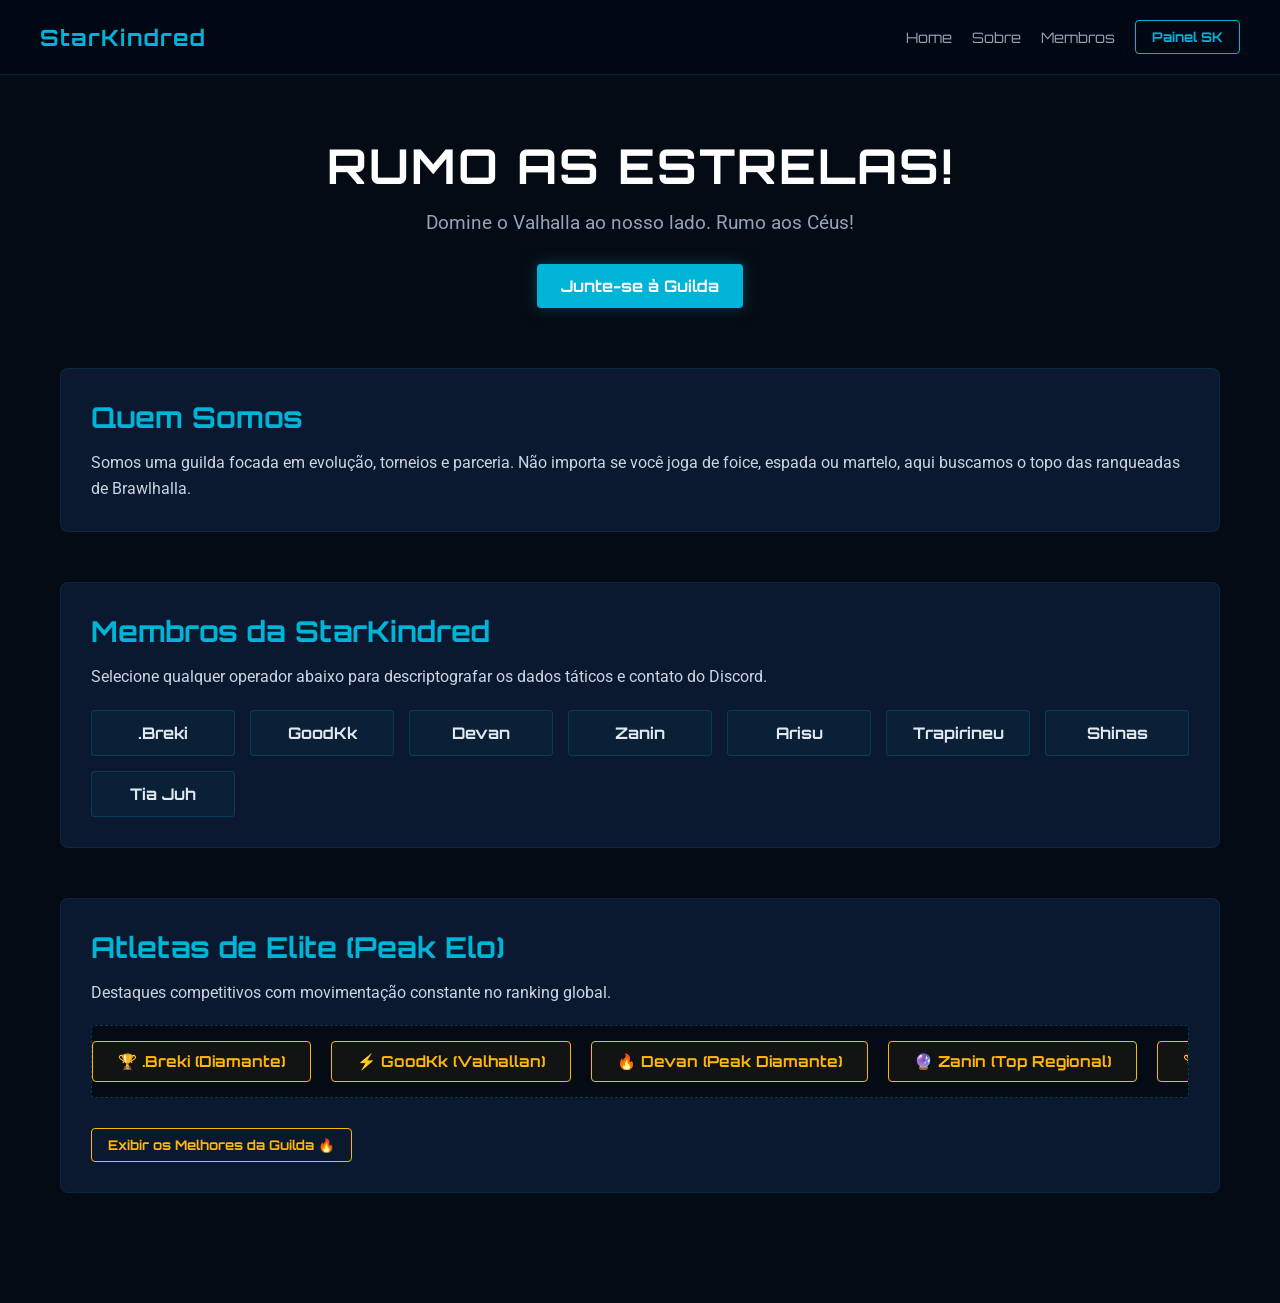
==== index.html @ aa57289d "Add files via upload" ====
<!DOCTYPE html>
<html lang="pt-BR">
<head>
    <meta charset="UTF-8">
    <meta name="viewport" content="width=device-width, initial-scale=1.0">
    <title>StarKindred | Guilda Oficial</title>
    <link rel="stylesheet" href="style.css">
    <link href="https://fonts.googleapis.com/css2?family=Orbitron:wght@400;700&family=Roboto:wght@300;400;700&display=swap" rel="stylesheet">
    <style>
        /* ==========================================================================
           ESTILOS EXCLUSIVOS DOS MEBROS INTERATIVOS E LOOP
           ========================================================================== */
        
        /* Modificação na lista para torná-los botões clicáveis */
        .lista-membros-clicavel {
            display: grid;
            grid-template-columns: repeat(auto-fill, minmax(140px, 1fr));
            gap: 15px;
            margin-top: 20px;
            list-style: none;
        }

        .lista-membros-clicavel li {
            background: rgba(0, 180, 216, 0.05);
            border: 1px solid rgba(0, 180, 216, 0.2);
            padding: 12px;
            border-radius: 4px;
            text-align: center;
            font-weight: bold;
            font-family: 'Orbitron', sans-serif;
            color: #e2e8f0;
            cursor: pointer;
            transition: all 0.2s ease;
        }

        .lista-membros-clicavel li:hover {
            border-color: #00b4d8;
            background: rgba(0, 180, 216, 0.15);
            transform: translateY(-2px);
            box-shadow: 0 0 10px rgba(0, 180, 216, 0.2);
        }

        /* Card de detalhes que surge ao clicar */
        .painel-detalhes-membro {
            margin-top: 25px;
            background: #0a192f;
            border: 1px solid #00b4d8;
            border-left: 4px solid #00b4d8;
            border-radius: 6px;
            padding: 20px;
            display: none; /* Inicia escondido */
            animation: abrirPainel 0.3s ease-out forwards;
            text-align: left;
        }

        @keyframes abrirPainel {
            from { opacity: 0; transform: translateY(5px); }
            to { opacity: 1; transform: translateY(0); }
        }

        .info-linha-publica {
            margin-bottom: 8px;
            font-size: 0.95rem;
            color: #94a3b8;
        }

        .info-linha-publica strong {
            color: #00b4d8;
            font-family: 'Orbitron', sans-serif;
            font-size: 0.8rem;
            letter-spacing: 0.5px;
        }

        /* Estilos do Loop Infinito de Peak Elo */
        .carrossel-container {
            width: 100%;
            overflow: hidden;
            background: #050b14;
            border: 1px dashed rgba(0, 180, 216, 0.3);
            border-radius: 4px;
            padding: 15px 0;
            margin-top: 20px;
        }

        .esteira-loop {
            display: flex;
            gap: 20px;
            width: max-content;
            animation: moverEsteira 15s linear infinite;
        }

        .carrossel-container:hover .esteira-loop {
            animation-play-state: paused;
        }

        .item-elite {
            background: rgba(255, 183, 3, 0.05);
            border: 1px solid #ffb703;
            color: #ffb703;
            padding: 10px 25px;
            border-radius: 4px;
            font-family: 'Orbitron', sans-serif;
            font-weight: bold;
            font-size: 0.95rem;
            white-space: nowrap;
        }

        @keyframes moverEsteira {
            0% { transform: translateX(0); }
            100% { transform: translateX(-50%); }
        }

        .painel-melhores {
            margin-top: 20px;
            background: rgba(255, 183, 3, 0.03);
            border: 1px solid rgba(255, 183, 3, 0.3);
            border-radius: 6px;
            padding: 20px;
            display: none;
        }
    </style>
</head>
<body>

    <!-- Menu de Navegação Superior -->
    <nav>
        <div class="logo">StarKindred</div>
        <ul>
            <li><a href="#home">Home</a></li>
            <li><a href="#sobre">Sobre</a></li>
            <li><a href="#membros">Membros</a></li>
            <li><button class="btn-painel-sk" onclick="window.location.href='login.html'">Painel SK</button></li>
        </ul>
    </nav>

    <!-- Container de Conteúdo Principal -->
    <div class="container-landing" id="home">
        
        <!-- Seção Hero -->
        <div class="hero-section">
            <h1>RUMO AS ESTRELAS!</h1>
            <p>Domine o Valhalla ao nosso lado. Rumo aos Céus!</p>
            <a href="#recrutamento" class="btn-landing-primario">Junte-se à Guilda</a>
        </div>

        <!-- Seção: Quem Somos -->
        <div class="secao-landing" id="sobre">
            <h2>Quem Somos</h2>
            <p>Somos uma guilda focada em evolução, torneios e parceria. Não importa se você joga de foice, espada ou martelo, aqui buscamos o topo das ranqueadas de Brawlhalla.</p>
        </div>

        <!-- Seção: Membros da Guilda (APENAS NOMES, CLICÁVEIS) -->
        <div class="secao-landing" id="membros">
            <h2>Membros da StarKindred</h2>
            <p>Selecione qualquer operador abaixo para descriptografar os dados táticos e contato do Discord.</p>
            
            <ul class="lista-membros-clicavel">
                <li onclick="mostrarFicha('Breki')">.Breki</li>
                <li onclick="mostrarFicha('GoodKk')">GoodKk</li>
                <li onclick="mostrarFicha('Devan')">Devan</li>
                <li onclick="mostrarFicha('Zanin')">Zanin</li>
                <li onclick="mostrarFicha('Arisu')">Arisu</li>
                <li onclick="mostrarFicha('Trapirineu')">Trapirineu</li>
                <li onclick="mostrarFicha('Shinas')">Shinas</li>
                <li onclick="mostrarFicha('TiaJuh')">Tia Juh</li>
            </ul>

            <!-- PAINEL DINÂMICO DE DETALHES (Aparece aqui embaixo ao clicar) -->
            <div class="painel-detalhes-membro" id="painel-membro">
                <h3 id="membro-nome" style="font-family: 'Orbitron'; color: #00b4d8; font-size: 1.4rem; margin-bottom: 15px;">Nome do Operador</h3>
                <div class="info-linha-publica"><strong>PEAK ELO:</strong> <span id="membro-elo" style="color: #fff;">-</span></div>
                <div class="info-linha-publica"><strong>MAIN AGENT / ARMA:</strong> <span id="membro-main" style="color: #fff;">-</span></div>
                
                <div style="margin-top: 15px; border-top: 1px solid rgba(0, 180, 216, 0.1); padding-top: 15px;">
                    <a id="membro-discord" href="#" target="_blank" class="btn-painel-sk" style="display: inline-block; padding: 8px 20px;">
                        💬 Chamar no Discord
                    </a>
                </div>
            </div>
        </div>

        <!-- Seção: Atletas de Elite (COM LOOP E BOTÃO) -->
        <div class="secao-landing">
            <h2>Atletas de Elite (Peak Elo)</h2>
            <p>Destaques competitivos com movimentação constante no ranking global.</p>
            
            <div class="carrossel-container">
                <div class="esteira-loop">
                    <div class="item-elite">🏆 .Breki (Diamante)</div>
                    <div class="item-elite">⚡ GoodKk (Valhallan)</div>
                    <div class="item-elite">🔥 Devan (Peak Diamante)</div>
                    <div class="item-elite">🔮 Zanin (Top Regional)</div>
                    <!-- Duplicados para o loop -->
                    <div class="item-elite">🏆 .Breki (Diamante)</div>
                    <div class="item-elite">⚡ GoodKk (Valhallan)</div>
                    <div class="item-elite">🔥 Devan (Peak Diamante)</div>
                    <div class="item-elite">🔮 Zanin (Top Regional)</div>
                </div>
            </div>

            <!-- Botão Interativo para Revelar os Melhores -->
            <div style="margin-top: 30px; text-align: left;">
                <button class="btn-painel-sk" id="btn-toggle-melhores" style="border-color: #ffb703; color: #ffb703;">
                    Exibir os Melhores da Guilda 🔥
                </button>
            </div>

            <!-- Painel de Honra -->
            <div class="painel-melhores" id="mural-melhores">
                <h3 style="font-family: 'Orbitron'; color: #ffb703; font-size: 1.1rem; margin-bottom: 10px;">📋 Registro de Honra</h3>
                <p style="font-size: 0.9rem; color: #94a3b8; margin-bottom: 15px;">Operadores com recordes excepcionais nesta temporada:</p>
                <ul style="list-style-type: '📂 '; padding-left: 20px; color: #fff; line-height: 1.8;">
                    <li><strong>.Breki</strong> - MVP do Torneio Interno de Verão</li>
                    <li><strong>GoodKk</strong> - Maior sequência de vitórias (Win Streak: 18)</li>
                </ul>
            </div>
        </div>

    </div>

    <!-- LÓGICA INTERATIVA INTERNA -->
    <script>
        // Banco de dados dos perfis (Altere os dados e os links do Discord aqui)
        const dadosMembros = {
            "Breki": { elo: "Diamante (2100+)", main: "Mordex / Manopla e Foice", discord: "https://discord.com/users/SEU_ID_AQUI" },
            "GoodKk": { elo: "Valhallan", main: "Bodvar / Espada e Martelo", discord: "https://discord.com/users/SEU_ID_AQUI" },
            "Devan": { elo: "Diamante", main: "Asuri / Katars e Espada", discord: "https://discord.com/users/SEU_ID_AQUI" },
            "Zanin": { elo: "Platina 4", main: "Orion / Lança e Lança Foguete", discord: "https://discord.com/users/SEU_ID_AQUI" },
            "Arisu": { elo: "Platina 2", main: "Hattori / Lança e Espada", discord: "https://discord.com/users/SEU_ID_AQUI" },
            "Trapirineu": { elo: "Ouro 5", main: "Koji / Arco e Espada", discord: "https://discord.com/users/SEU_ID_AQUI" },
            "Shinas": { elo: "Platina 1", main: "Nix / Pistola e Foice", discord: "https://discord.com/users/SEU_ID_AQUI" },
            "TiaJuh": { elo: "Ouro 4", main: "Ember / Arco e Katars", discord: "https://discord.com/users/SEU_ID_AQUI" }
        };

        // Função para injetar os dados no painel inferior ao clicar
        function mostrarFicha(idMembro) {
            const painel = document.getElementById("painel-membro");
            const dados = dadosMembros[idMembro];

            if(dados) {
                document.getElementById("membro-nome").textContent = idMembro === "TiaJuh" ? "Tia Juh" : idMembro;
                document.getElementById("membro-elo").textContent = dados.elo;
                document.getElementById("membro-main").textContent = dados.main;
                document.getElementById("membro-discord").href = dados.discord;
                
                painel.style.display = "block";
                
                // Rola a tela suavemente até o painel para o usuário ver
                painel.scrollIntoView({ behavior: 'smooth', block: 'nearest' });
            }
        }

        // Lógica do botão de alternância dos Melhores da Guilda
        const btn = document.getElementById("btn-toggle-melhores");
        const mural = document.getElementById("mural-melhores");

        btn.addEventListener("click", function() {
            if (mural.style.display === "block") {
                mural.style.display = "none";
                btn.textContent = "Exibir os Melhores da Guilda 🔥";
                btn.style.background = "transparent";
                btn.style.color = "#ffb703";
            } else {
                mural.style.display = "block";
                btn.textContent = "Ocultar Melhores ❌";
                btn.style.background = "#ffb703";
                btn.style.color = "#050b14";
            }
        });
    </script>
</body>
</html>
---- style.css ----
/* ==========================================================================
   CONFIGURAÇÕES GERAIS E RESETS (Serve para Ambos)
   ========================================================================== */
* {
    margin: 0;
    padding: 0;
    box-sizing: border-box;
}

body {
    background: #050b14;
    color: #ffffff;
    font-family: 'Roboto', sans-serif;
    min-height: 100vh;
    overflow-x: hidden;
}

a {
    color: #00b4d8;
    text-decoration: none;
    transition: color 0.2s;
}

a:hover {
    color: #0077b6;
}

/* ==========================================================================
   ESTILOS DA LANDING PAGE (PRIMEIRO SITE / PÁGINA PÚBLICA)
   ========================================================================== */

/* Menu de Navegação Superior */
nav {
    display: flex;
    justify-content: space-between;
    align-items: center;
    padding: 20px 40px;
    background: #020813;
    border-bottom: 1px solid rgba(0, 180, 216, 0.15);
}

nav .logo {
    font-family: 'Orbitron', sans-serif;
    font-weight: bold;
    color: #00b4d8;
    font-size: 1.4rem;
    letter-spacing: 1px;
}

nav ul {
    display: flex;
    list-style: none;
    gap: 20px;
    align-items: center;
}

nav ul li a {
    font-family: 'Orbitron', sans-serif;
    font-size: 0.9rem;
    color: #94a3b8;
}

nav ul li a:hover {
    color: #ffffff;
}

/* Container de Conteúdo da Landing Page */
.container-landing {
    max-width: 1200px;
    margin: 0 auto;
    padding: 60px 20px;
}

.hero-section {
    text-align: center;
    margin-bottom: 60px;
}

.hero-section h1 {
    font-family: 'Orbitron', sans-serif;
    font-size: 3rem;
    color: #ffffff;
    margin-bottom: 15px;
    letter-spacing: 2px;
}

.hero-section p {
    color: #94a3b8;
    font-size: 1.2rem;
    margin-bottom: 30px;
}

/* Seções de Texto e Títulos */
.secao-landing {
    margin-bottom: 50px;
    background: #0a192f;
    border: 1px solid rgba(0, 180, 216, 0.1);
    border-radius: 8px;
    padding: 30px;
}

.secao-landing h2 {
    font-family: 'Orbitron', sans-serif;
    color: #00b4d8;
    margin-bottom: 15px;
    font-size: 1.8rem;
}

.secao-landing p {
    color: #cbd5e1;
    line-height: 1.6;
    font-size: 1rem;
}

/* Lista de Membros na Landing Page */
.lista-membros-publica {
    display: grid;
    grid-template-columns: repeat(auto-fill, minmax(150px, 1fr));
    gap: 15px;
    margin-top: 20px;
    list-style: none;
}

.lista-membros-publica li {
    background: #050b14;
    border: 1px solid rgba(0, 180, 216, 0.2);
    padding: 12px;
    border-radius: 4px;
    text-align: center;
    font-weight: bold;
    color: #e2e8f0;
}

/* Botões da Landing Page */
.btn-landing-primario {
    display: inline-block;
    background: #00b4d8;
    color: white;
    padding: 12px 24px;
    font-family: 'Orbitron', sans-serif;
    font-weight: bold;
    border-radius: 4px;
    box-shadow: 0 0 15px rgba(0, 180, 216, 0.3);
    transition: background 0.2s, transform 0.2s;
}

.btn-landing-primario:hover {
    background: #0077b6;
    color: white;
    transform: translateY(-2px);
}

.btn-painel-sk {
    background: transparent;
    border: 1px solid #00b4d8;
    color: #00b4d8;
    padding: 8px 16px;
    font-family: 'Orbitron', sans-serif;
    font-weight: bold;
    border-radius: 4px;
    cursor: pointer;
    transition: all 0.3s;
}

.btn-painel-sk:hover {
    background: #00b4d8;
    color: #050b14;
    box-shadow: 0 0 10px rgba(0, 180, 216, 0.4);
}


/* ==========================================================================
   ESTILOS DO PAINEL (QG INTERNO E ADMIN)
   ========================================================================== */
.painel-container {
    display: flex;
    min-height: 100vh;
    width: 100vw;
}

.sidebar {
    width: 260px;
    background: #020813;
    border-right: 1px solid rgba(0, 180, 216, 0.15);
    padding: 30px 20px;
    display: flex;
    flex-direction: column;
    justify-content: space-between;
    position: fixed;
    height: 100vh;
    z-index: 10;
}

.sidebar h3 {
    font-family: 'Orbitron', sans-serif;
    color: #00b4d8;
    font-size: 1.2rem;
    letter-spacing: 1px;
    margin-bottom: 35px;
    text-transform: uppercase;
    text-shadow: 0 0 10px rgba(0, 180, 216, 0.3);
}

.sidebar-menu ul {
    list-style: none;
    display: flex;
    flex-direction: column;
    gap: 8px;
}

.sidebar-menu ul li a {
    display: block;
    padding: 12px 15px;
    color: #94a3b8;
    font-family: 'Orbitron', sans-serif;
    font-size: 0.85rem;
    text-decoration: none;
    border-radius: 4px;
    cursor: pointer;
    transition: all 0.3s ease;
    border-left: 2px solid transparent;
}

.sidebar-menu ul li a:hover,
.sidebar-menu ul li a.active {
    color: #ffffff;
    background: rgba(0, 180, 216, 0.08);
    border-left-color: #00b4d8;
    padding-left: 20px;
}

.conteudo-principal {
    margin-left: 260px;
    flex-grow: 1;
    width: calc(100% - 260px);
    padding: 40px;
    box-sizing: border-box;
}

.topo-painel {
    display: flex;
    justify-content: space-between;
    align-items: center;
    border-bottom: 1px solid rgba(0, 180, 216, 0.1);
    padding-bottom: 25px;
    margin-bottom: 35px;
}

.perfil-usuario {
    display: flex;
    align-items: center;
    gap: 15px;
    background: rgba(10, 25, 47, 0.5);
    padding: 10px 20px;
    border-radius: 6px;
    border: 1px solid rgba(0, 180, 216, 0.1);
}

.perfil-avatar {
    width: 45px;
    height: 45px;
    border-radius: 50%;
    border: 2px solid #00b4d8;
    background-color: #050b14;
    background-size: cover;
    background-position: center;
    display: flex;
    align-items: center;
    justify-content: center;
    font-family: 'Orbitron', sans-serif;
    font-weight: bold;
    color: #00b4d8;
}

.aba-conteudo {
    display: none;
    animation: fadeIn 0.4s ease forwards;
}

.aba-conteudo.active {
    display: block;
}

@keyframes fadeIn {
    from { opacity: 0; transform: translateY(5px); }
    to { opacity: 1; transform: translateY(0); }
}

.input-sk, .select-sk, .textarea-sk {
    width: 100%;
    background: #050b14;
    border: 1px solid rgba(0, 180, 216, 0.2);
    border-radius: 4px;
    padding: 10px 12px;
    color: white;
    font-family: 'Roboto', sans-serif;
    font-size: 0.9rem;
    transition: all 0.3s;
    box-sizing: border-box;
    margin-bottom: 5px;
}

.input-sk:focus, .select-sk:focus, .textarea-sk:focus {
    outline: none;
    border-color: #00b4d8;
    box-shadow: 0 0 8px rgba(0, 180, 216, 0.25);
}

.select-sk option {
    background: #0a192f;
    color: white;
}

.btn-enviar-sk {
    background: #00b4d8;
    color: white;
    font-family: 'Orbitron', sans-serif;
    font-size: 0.85rem;
    font-weight: bold;
    padding: 12px;
    border: none;
    border-radius: 4px;
    cursor: pointer;
    transition: background 0.2s;
    width: 100%;
    text-transform: uppercase;
    letter-spacing: 1px;
}

.btn-enviar-sk:hover {
    background: #0077b6;
}

.btn-logout-painel {
    background: transparent;
    color: #ff4d4d;
    border: 1px solid rgba(255, 77, 77, 0.3);
    font-family: 'Orbitron', sans-serif;
    font-size: 0.8rem;
    font-weight: bold;
    padding: 10px;
    width: 100%;
    border-radius: 4px;
    cursor: pointer;
    transition: all 0.2s;
}

.btn-logout-painel:hover {
    background: #ff4d4d;
    color: white;
}

/* ==========================================================================
   RESPONSIVIDADE
   ========================================================================== */
@media (max-width: 900px) {
    .sidebar {
        width: 70px;
        padding: 20px 10px;
    }
    .sidebar h3, .sidebar-menu ul li a span, .btn-logout-painel {
        display: none;
    }
    .conteudo-principal {
        margin-left: 70px;
        width: calc(100% - 70px);
        padding: 20px;
    }
    .topo-painel {
        flex-direction: column;
        align-items: flex-start;
        gap: 20px;
    }
}
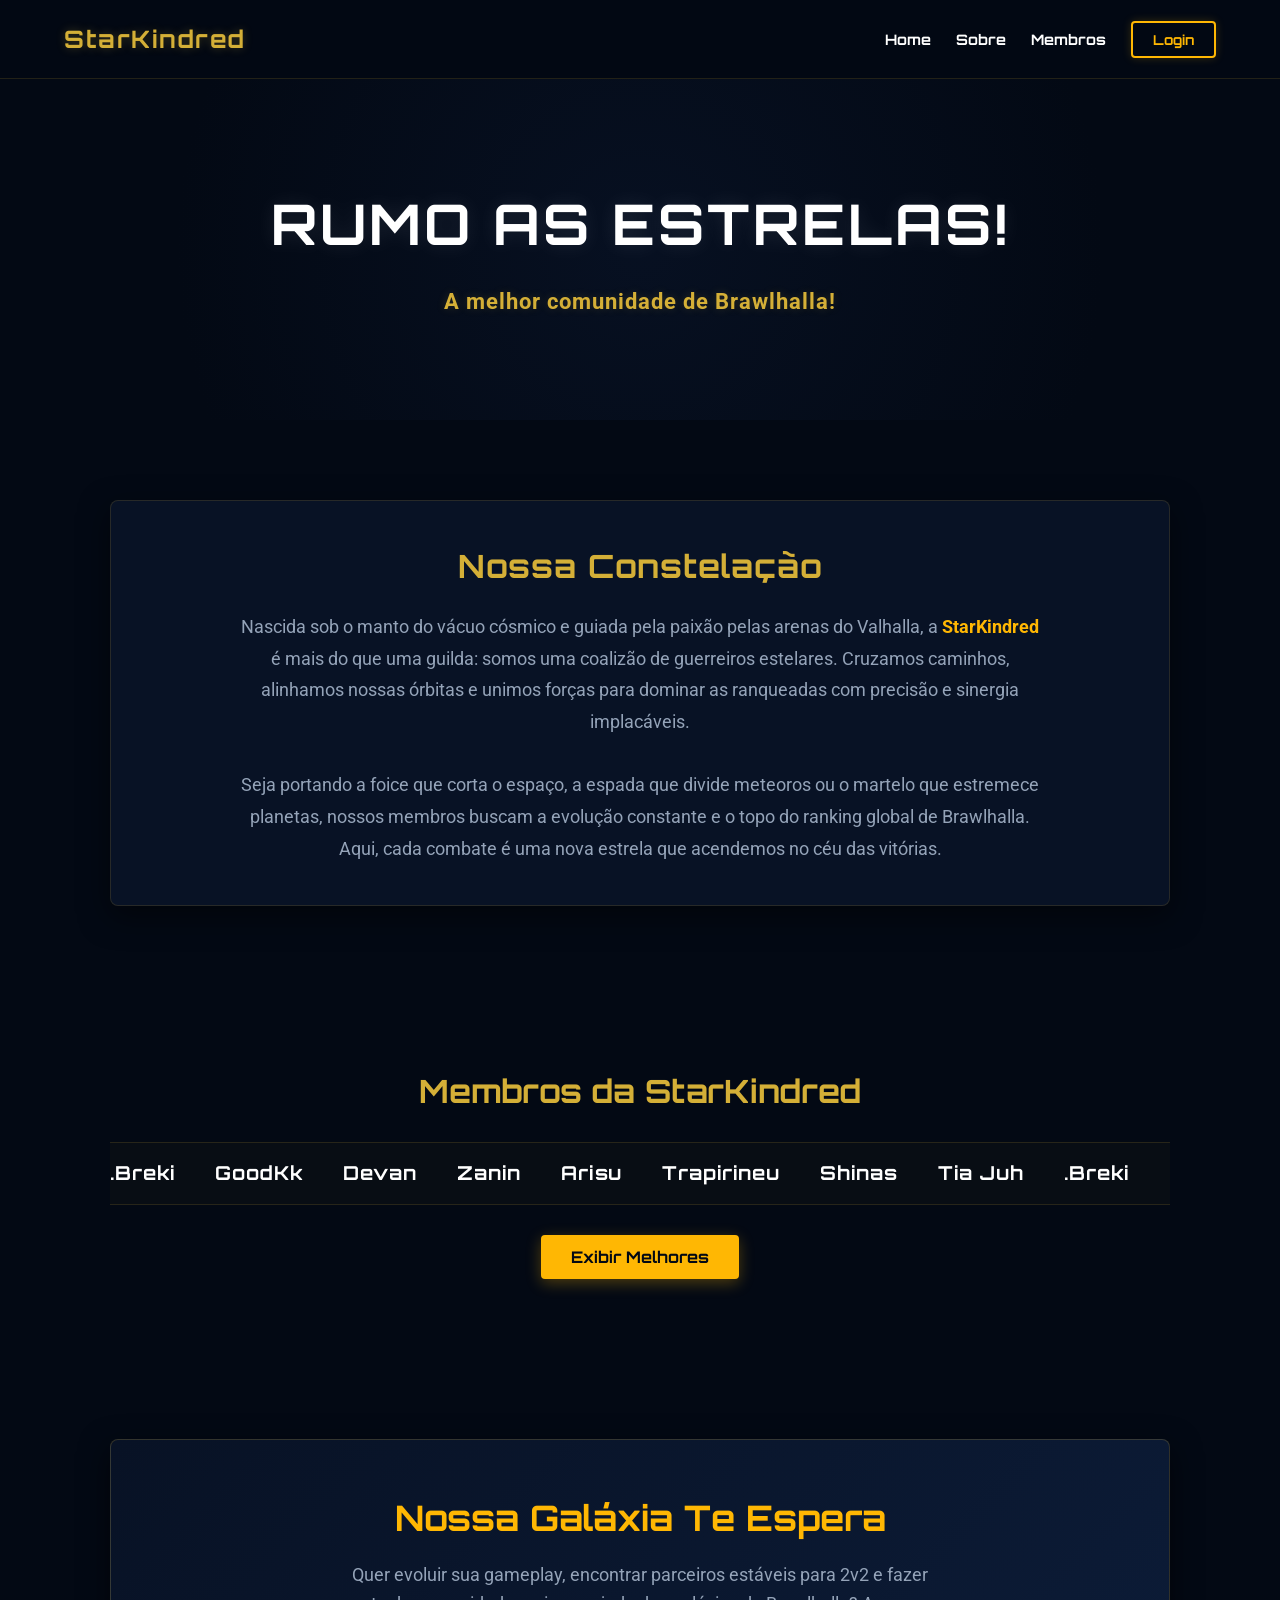
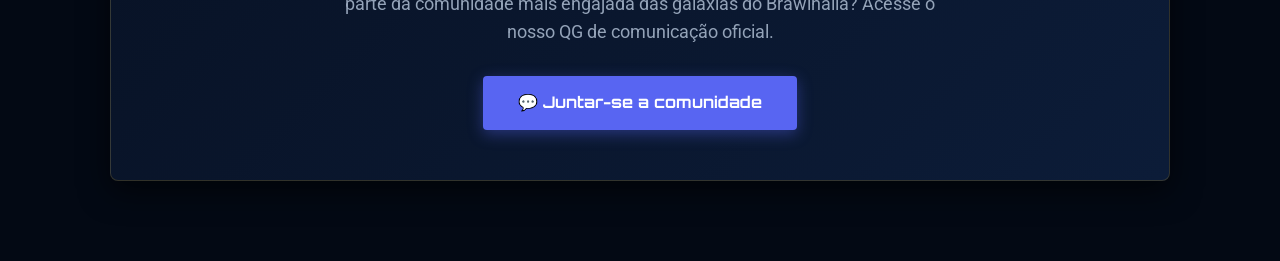
==== commit 0de36d34: "Add files via upload" ====
--- a/index.html
+++ b/index.html
@@ -3,268 +3,462 @@
 <head>
     <meta charset="UTF-8">
     <meta name="viewport" content="width=device-width, initial-scale=1.0">
-    <title>StarKindred | Guilda Oficial</title>
-    <link rel="stylesheet" href="style.css">
+    <title>StarKindred | Comunidade Estelar de Brawlhalla</title>
     <link href="https://fonts.googleapis.com/css2?family=Orbitron:wght@400;700&family=Roboto:wght@300;400;700&display=swap" rel="stylesheet">
     <style>
         /* ==========================================================================
-           ESTILOS EXCLUSIVOS DOS MEBROS INTERATIVOS E LOOP
-           ========================================================================== */
-        
-        /* Modificação na lista para torná-los botões clicáveis */
-        .lista-membros-clicavel {
-            display: grid;
-            grid-template-columns: repeat(auto-fill, minmax(140px, 1fr));
-            gap: 15px;
-            margin-top: 20px;
-            list-style: none;
-        }
-
-        .lista-membros-clicavel li {
-            background: rgba(0, 180, 216, 0.05);
-            border: 1px solid rgba(0, 180, 216, 0.2);
-            padding: 12px;
+           PALETA DE CORES TÁTICA (Azul Escuro, Amarelo e Dourado)
+           ========================================================================== */
+        :root {
+            --bg-principal: #030914;      /* Azul espacial profundo */
+            --bg-card: #081225;           /* Azul escuro para os blocos */
+            --amarelo: #ffb703;           /* Amarelo vibrante para destaques */
+            --dourado: #d4af37;           /* Dourado para patentes e conquistas */
+            --azul-brilho: #00b4d8;       /* Azul ciano para pequenos detalhes estelares */
+            --texto-claro: #ffffff;
+            --texto-mutado: #94a3b8;
+        }
+
+        /* ==========================================================================
+           ESTILOS GERAIS
+           ========================================================================== */
+        * {
+            margin: 0;
+            padding: 0;
+            box-sizing: border-box;
+        }
+
+        body {
+            background-color: var(--bg-principal);
+            color: var(--texto-claro);
+            font-family: 'Roboto', sans-serif;
+            line-height: 1.6;
+            overflow-x: hidden;
+        }
+
+        /* ==========================================================================
+           TOPO DA PÁGINA (NAVBAR)
+           ========================================================================== */
+        header {
+            display: flex;
+            justify-content: space-between;
+            align-items: center;
+            padding: 20px 5%;
+            background: rgba(3, 9, 20, 0.95);
+            border-bottom: 1px solid rgba(212, 175, 55, 0.15);
+            position: sticky;
+            top: 0;
+            z-index: 100;
+            backdrop-filter: blur(5px);
+        }
+
+        .logo {
+            font-family: 'Orbitron', sans-serif;
+            font-size: 1.5rem;
+            font-weight: bold;
+            color: var(--dourado);
+            letter-spacing: 1.5px;
+            text-shadow: 0 0 10px rgba(212, 175, 55, 0.3);
+        }
+
+        nav {
+            display: flex;
+            align-items: center;
+            gap: 25px;
+        }
+
+        nav a {
+            font-family: 'Orbitron', sans-serif;
+            color: var(--texto-claro);
+            text-decoration: none;
+            font-size: 0.9rem;
+            font-weight: bold;
+            transition: color 0.3s;
+        }
+
+        nav a:hover {
+            color: var(--amarelo);
+        }
+
+        /* Botão Login Destaque */
+        .btn-destaque-login {
+            font-family: 'Orbitron', sans-serif;
+            background: transparent;
+            border: 2px solid var(--amarelo);
+            color: var(--amarelo);
+            padding: 8px 20px;
+            font-size: 0.85rem;
+            font-weight: bold;
             border-radius: 4px;
+            cursor: pointer;
+            transition: all 0.3s ease;
+            box-shadow: 0 0 10px rgba(255, 183, 3, 0.2);
+        }
+
+        .btn-destaque-login:hover {
+            background: var(--amarelo);
+            color: var(--bg-principal);
+            box-shadow: 0 0 15px rgba(255, 183, 3, 0.5);
+        }
+
+        /* ==========================================================================
+           CONTAINER E ESTRUTURA PRINCIPAL
+           ========================================================================== */
+        .secao-container {
+            max-width: 1100px;
+            margin: 0 auto;
+            padding: 80px 20px;
+        }
+
+        /* Hero (Título Principal) */
+        .hero {
             text-align: center;
-            font-weight: bold;
-            font-family: 'Orbitron', sans-serif;
-            color: #e2e8f0;
+            padding: 100px 20px;
+            background: radial-gradient(circle, rgba(8,18,37,0.8) 0%, rgba(3,9,20,1) 70%);
+        }
+
+        .hero h1 {
+            font-family: 'Orbitron', sans-serif;
+            font-size: 3.5rem;
+            font-weight: bold;
+            color: var(--texto-claro);
+            letter-spacing: 3px;
+            margin-bottom: 15px;
+            text-shadow: 0 0 20px rgba(255, 255, 255, 0.1);
+        }
+
+        .hero p {
+            font-size: 1.4rem;
+            color: var(--dourado);
+            font-weight: bold;
+            letter-spacing: 1px;
+            text-shadow: 0 0 10px rgba(212, 175, 55, 0.2);
+        }
+
+        /* ==========================================================================
+           SOBRE A GUILDA (PEGADA ESTELAR)
+           ========================================================================== */
+        .sobre-box {
+            background: var(--bg-card);
+            border: 1px solid rgba(212, 175, 55, 0.15);
+            border-radius: 8px;
+            padding: 40px;
+            box-shadow: 0 10px 30px rgba(0, 0, 0, 0.5);
+            text-align: center;
+        }
+
+        .sobre-box h2 {
+            font-family: 'Orbitron', sans-serif;
+            color: var(--dourado);
+            font-size: 2rem;
+            margin-bottom: 20px;
+            letter-spacing: 1px;
+        }
+
+        .sobre-box p {
+            font-size: 1.1rem;
+            color: var(--texto-mutado);
+            line-height: 1.8;
+            max-width: 800px;
+            margin: 0 auto;
+        }
+
+        .sobre-destaque-cosmico {
+            color: var(--amarelo);
+            font-weight: bold;
+        }
+
+        /* ==========================================================================
+           ÁREA DE MEMBROS (LOOP E DETALHES DE ELITE)
+           ========================================================================== */
+        .secao-membros {
+            text-align: center;
+        }
+
+        .secao-membros h2 {
+            font-family: 'Orbitron', sans-serif;
+            font-size: 2rem;
+            color: var(--dourado);
+            margin-bottom: 25px;
+        }
+
+        /* Esteira de Nomes em Loop */
+        .carrossel-nomes {
+            width: 100%;
+            overflow: hidden;
+            background: rgba(255, 183, 3, 0.02);
+            border-top: 1px solid rgba(212, 175, 55, 0.15);
+            border-bottom: 1px solid rgba(212, 175, 55, 0.15);
+            padding: 15px 0;
+            margin-bottom: 30px;
+        }
+
+        .esteira-loop {
+            display: flex;
+            gap: 40px;
+            width: max-content;
+            animation: moverNomes 15s linear infinite;
+        }
+
+        .nome-jogador-loop {
+            font-family: 'Orbitron', sans-serif;
+            color: var(--texto-claro);
+            font-size: 1.2rem;
+            font-weight: bold;
+            letter-spacing: 1px;
+        }
+
+        @keyframes moverNomes {
+            0% { transform: translateX(0); }
+            100% { transform: translateX(-50%); }
+        }
+
+        /* Botão Exibir Melhores */
+        .btn-exibir-melhores {
+            font-family: 'Orbitron', sans-serif;
+            background: var(--amarelo);
+            color: var(--bg-principal);
+            border: none;
+            padding: 12px 30px;
+            font-size: 1rem;
+            font-weight: bold;
+            border-radius: 4px;
             cursor: pointer;
-            transition: all 0.2s ease;
-        }
-
-        .lista-membros-clicavel li:hover {
-            border-color: #00b4d8;
-            background: rgba(0, 180, 216, 0.15);
+            transition: all 0.3s;
+            box-shadow: 0 4px 15px rgba(255, 183, 3, 0.3);
+        }
+
+        .btn-exibir-melhores:hover {
+            background: var(--dourado);
             transform: translateY(-2px);
-            box-shadow: 0 0 10px rgba(0, 180, 216, 0.2);
-        }
-
-        /* Card de detalhes que surge ao clicar */
-        .painel-detalhes-membro {
-            margin-top: 25px;
-            background: #0a192f;
-            border: 1px solid #00b4d8;
-            border-left: 4px solid #00b4d8;
+            box-shadow: 0 6px 20px rgba(212, 175, 55, 0.4);
+        }
+
+        /* Grid dos Jogadores Elite */
+        .grid-melhores {
+            display: none; /* Inicia escondido */
+            grid-template-columns: repeat(auto-fit, minmax(280px, 1fr));
+            gap: 20px;
+            margin-top: 40px;
+            animation: fadeIn 0.4s ease forwards;
+        }
+
+        .card-elite {
+            background: var(--bg-card);
+            border: 1px solid rgba(255, 183, 3, 0.15);
             border-radius: 6px;
-            padding: 20px;
-            display: none; /* Inicia escondido */
-            animation: abrirPainel 0.3s ease-out forwards;
+            padding: 25px;
             text-align: left;
-        }
-
-        @keyframes abrirPainel {
-            from { opacity: 0; transform: translateY(5px); }
-            to { opacity: 1; transform: translateY(0); }
-        }
-
-        .info-linha-publica {
+            transition: transform 0.3s, border-color 0.3s;
+        }
+
+        .card-elite:hover {
+            transform: translateY(-5px);
+            border-color: var(--dourado);
+        }
+
+        .card-elite h3 {
+            font-family: 'Orbitron', sans-serif;
+            color: var(--amarelo);
+            font-size: 1.3rem;
+            margin-bottom: 15px;
+        }
+
+        .info-linha {
             margin-bottom: 8px;
             font-size: 0.95rem;
-            color: #94a3b8;
-        }
-
-        .info-linha-publica strong {
-            color: #00b4d8;
+        }
+
+        .info-linha strong {
+            color: var(--dourado);
             font-family: 'Orbitron', sans-serif;
             font-size: 0.8rem;
-            letter-spacing: 0.5px;
-        }
-
-        /* Estilos do Loop Infinito de Peak Elo */
-        .carrossel-container {
-            width: 100%;
-            overflow: hidden;
-            background: #050b14;
-            border: 1px dashed rgba(0, 180, 216, 0.3);
+        }
+
+        /* ==========================================================================
+           COMUNIDADE (DISCORD)
+           ========================================================================== */
+        .comunidade-box {
+            background: linear-gradient(135deg, #081225 0%, #0c1c38 100%);
+            border: 1px solid rgba(212, 175, 55, 0.2);
+            border-radius: 8px;
+            padding: 50px 40px;
+            text-align: center;
+            box-shadow: 0 10px 30px rgba(0, 0, 0, 0.6);
+        }
+
+        .comunidade-box h2 {
+            font-family: 'Orbitron', sans-serif;
+            color: var(--amarelo);
+            font-size: 2.2rem;
+            margin-bottom: 15px;
+        }
+
+        .comunidade-box p {
+            color: var(--texto-mutado);
+            font-size: 1.1rem;
+            margin-bottom: 30px;
+            max-width: 600px;
+            margin-left: auto;
+            margin-right: auto;
+        }
+
+        /* Botão do Discord Estilizado */
+        .btn-discord-comunidade {
+            display: inline-block;
+            font-family: 'Orbitron', sans-serif;
+            background: #5865F2; /* Cor clássica do Discord */
+            color: #ffffff;
+            text-decoration: none;
+            padding: 14px 35px;
+            font-size: 1rem;
+            font-weight: bold;
             border-radius: 4px;
-            padding: 15px 0;
-            margin-top: 20px;
-        }
-
-        .esteira-loop {
-            display: flex;
-            gap: 20px;
-            width: max-content;
-            animation: moverEsteira 15s linear infinite;
-        }
-
-        .carrossel-container:hover .esteira-loop {
-            animation-play-state: paused;
-        }
-
-        .item-elite {
-            background: rgba(255, 183, 3, 0.05);
-            border: 1px solid #ffb703;
-            color: #ffb703;
-            padding: 10px 25px;
-            border-radius: 4px;
-            font-family: 'Orbitron', sans-serif;
-            font-weight: bold;
-            font-size: 0.95rem;
-            white-space: nowrap;
-        }
-
-        @keyframes moverEsteira {
-            0% { transform: translateX(0); }
-            100% { transform: translateX(-50%); }
-        }
-
-        .painel-melhores {
-            margin-top: 20px;
-            background: rgba(255, 183, 3, 0.03);
-            border: 1px solid rgba(255, 183, 3, 0.3);
-            border-radius: 6px;
-            padding: 20px;
-            display: none;
+            transition: all 0.3s ease;
+            box-shadow: 0 4px 15px rgba(88, 101, 242, 0.4);
+        }
+
+        .btn-discord-comunidade:hover {
+            background: #4752c4;
+            transform: translateY(-2px);
+            box-shadow: 0 6px 20px rgba(88, 101, 242, 0.6);
+        }
+
+        /* ==========================================================================
+           ANIMAÇÕES
+           ========================================================================== */
+        @keyframes fadeIn {
+            from { opacity: 0; transform: translateY(10px); }
+            to { opacity: 1; transform: translateY(0); }
         }
     </style>
 </head>
 <body>
 
-    <!-- Menu de Navegação Superior -->
-    <nav>
+    <!-- Topo da Página (Header/Navbar) -->
+    <header>
         <div class="logo">StarKindred</div>
-        <ul>
-            <li><a href="#home">Home</a></li>
-            <li><a href="#sobre">Sobre</a></li>
-            <li><a href="#membros">Membros</a></li>
-            <li><button class="btn-painel-sk" onclick="window.location.href='login.html'">Painel SK</button></li>
-        </ul>
-    </nav>
-
-    <!-- Container de Conteúdo Principal -->
-    <div class="container-landing" id="home">
+        <nav>
+            <a href="#home">Home</a>
+            <a href="#sobre">Sobre</a>
+            <a href="#membros">Membros</a>
+            <button class="btn-destaque-login" onclick="window.location.href='login.html'">Login</button>
+        </nav>
+    </header>
+
+    <!-- Seção Hero -->
+    <div class="hero" id="home">
+        <h1>RUMO AS ESTRELAS!</h1>
+        <p>A melhor comunidade de Brawlhalla!</p>
+    </div>
+
+    <!-- Seção Sobre a Guilda -->
+    <div class="secao-container" id="sobre">
+        <div class="sobre-box">
+            <h2>Nossa Constelação</h2>
+            <p>
+                Nascida sob o manto do vácuo cósmico e guiada pela paixão pelas arenas do Valhalla, a <span class="sobre-destaque-cosmico">StarKindred</span> é mais do que uma guilda: somos uma coalizão de guerreiros estelares. Cruzamos caminhos, alinhamos nossas órbitas e unimos forças para dominar as ranqueadas com precisão e sinergia implacáveis. <br><br>
+                Seja portando a foice que corta o espaço, a espada que divide meteoros ou o martelo que estremece planetas, nossos membros buscam a evolução constante e o topo do ranking global de Brawlhalla. Aqui, cada combate é uma nova estrela que acendemos no céu das vitórias.
+            </p>
+        </div>
+    </div>
+
+    <!-- Seção de Membros e Loop -->
+    <div class="secao-container secao-membros" id="membros">
+        <h2>Membros da StarKindred</h2>
         
-        <!-- Seção Hero -->
-        <div class="hero-section">
-            <h1>RUMO AS ESTRELAS!</h1>
-            <p>Domine o Valhalla ao nosso lado. Rumo aos Céus!</p>
-            <a href="#recrutamento" class="btn-landing-primario">Junte-se à Guilda</a>
+        <!-- Loop Infinito dos Nomes na Horizontal -->
+        <div class="carrossel-nomes">
+            <div class="esteira-loop">
+                <!-- Grupo 1 -->
+                <div class="nome-jogador-loop">.Breki</div>
+                <div class="nome-jogador-loop">GoodKk</div>
+                <div class="nome-jogador-loop">Devan</div>
+                <div class="nome-jogador-loop">Zanin</div>
+                <div class="nome-jogador-loop">Arisu</div>
+                <div class="nome-jogador-loop">Trapirineu</div>
+                <div class="nome-jogador-loop">Shinas</div>
+                <div class="nome-jogador-loop">Tia Juh</div>
+                <!-- Grupo 2 (Repetição para o loop infinito visual) -->
+                <div class="nome-jogador-loop">.Breki</div>
+                <div class="nome-jogador-loop">GoodKk</div>
+                <div class="nome-jogador-loop">Devan</div>
+                <div class="nome-jogador-loop">Zanin</div>
+                <div class="nome-jogador-loop">Arisu</div>
+                <div class="nome-jogador-loop">Trapirineu</div>
+                <div class="nome-jogador-loop">Shinas</div>
+                <div class="nome-jogador-loop">Tia Juh</div>
+            </div>
         </div>
 
-        <!-- Seção: Quem Somos -->
-        <div class="secao-landing" id="sobre">
-            <h2>Quem Somos</h2>
-            <p>Somos uma guilda focada em evolução, torneios e parceria. Não importa se você joga de foice, espada ou martelo, aqui buscamos o topo das ranqueadas de Brawlhalla.</p>
+        <!-- Botão Exibir Melhores -->
+        <button class="btn-exibir-melhores" id="btn-toggle-melhores">Exibir Melhores</button>
+
+        <!-- Grade de Detalhes dos Atletas de Elite -->
+        <div class="grid-melhores" id="painel-elite">
+            <!-- Jogador 1 -->
+            <div class="card-elite">
+                <h3>.Breki</h3>
+                <div class="info-linha"><strong>PEAK ELO MAX:</strong> 2300</div>
+                <div class="info-linha"><strong>MAIN LEGEND:</strong> Nix</div>
+                <div class="info-linha"><strong>WEAPONS:</strong> Scythe / Blasters</div>
+            </div>
+            <!-- Jogador 2 -->
+            <div class="card-elite">
+                <h3>GoodKk</h3>
+                <div class="info-linha"><strong>PEAK ELO MAX:</strong> 2180</div>
+                <div class="info-linha"><strong>MAIN LEGEND:</strong> Fait</div>
+                <div class="info-linha"><strong>WEAPONS:</strong> Orb / Scythe</div>
+            </div>
+            <!-- Jogador 3 -->
+            <div class="card-elite">
+                <h3>Devan</h3>
+                <div class="info-linha"><strong>PEAK ELO MAX:</strong> 2100</div>
+                <div class="info-linha"><strong>MAIN LEGEND:</strong> Lucien</div>
+                <div class="info-linha"><strong>WEAPONS:</strong> Katars / Blasters</div>
+            </div>
+            <!-- Jogador 4 -->
+            <div class="card-elite">
+                <h3>Zanin</h3>
+                <div class="info-linha"><strong>PEAK ELO MAX:</strong> 2250</div>
+                <div class="info-linha"><strong>MAIN LEGEND:</strong> Ember</div>
+                <div class="info-linha"><strong>WEAPONS:</strong> Bow / Katars</div>
+            </div>
+            <!-- Jogador 5 -->
+            <div class="card-elite">
+                <h3>Arisu</h3>
+                <div class="info-linha"><strong>PEAK ELO MAX:</strong> 2400</div>
+                <div class="info-linha"><strong>MAIN LEGEND:</strong> Magyar</div>
+                <div class="info-linha"><strong>WEAPONS:</strong> Greatsword / Hammer</div>
+            </div>
         </div>
-
-        <!-- Seção: Membros da Guilda (APENAS NOMES, CLICÁVEIS) -->
-        <div class="secao-landing" id="membros">
-            <h2>Membros da StarKindred</h2>
-            <p>Selecione qualquer operador abaixo para descriptografar os dados táticos e contato do Discord.</p>
-            
-            <ul class="lista-membros-clicavel">
-                <li onclick="mostrarFicha('Breki')">.Breki</li>
-                <li onclick="mostrarFicha('GoodKk')">GoodKk</li>
-                <li onclick="mostrarFicha('Devan')">Devan</li>
-                <li onclick="mostrarFicha('Zanin')">Zanin</li>
-                <li onclick="mostrarFicha('Arisu')">Arisu</li>
-                <li onclick="mostrarFicha('Trapirineu')">Trapirineu</li>
-                <li onclick="mostrarFicha('Shinas')">Shinas</li>
-                <li onclick="mostrarFicha('TiaJuh')">Tia Juh</li>
-            </ul>
-
-            <!-- PAINEL DINÂMICO DE DETALHES (Aparece aqui embaixo ao clicar) -->
-            <div class="painel-detalhes-membro" id="painel-membro">
-                <h3 id="membro-nome" style="font-family: 'Orbitron'; color: #00b4d8; font-size: 1.4rem; margin-bottom: 15px;">Nome do Operador</h3>
-                <div class="info-linha-publica"><strong>PEAK ELO:</strong> <span id="membro-elo" style="color: #fff;">-</span></div>
-                <div class="info-linha-publica"><strong>MAIN AGENT / ARMA:</strong> <span id="membro-main" style="color: #fff;">-</span></div>
-                
-                <div style="margin-top: 15px; border-top: 1px solid rgba(0, 180, 216, 0.1); padding-top: 15px;">
-                    <a id="membro-discord" href="#" target="_blank" class="btn-painel-sk" style="display: inline-block; padding: 8px 20px;">
-                        💬 Chamar no Discord
-                    </a>
-                </div>
-            </div>
+    </div>
+
+    <!-- Seção Comunidade (Discord) -->
+    <div class="secao-container" id="recrutamento">
+        <div class="comunidade-box">
+            <h2>Nossa Galáxia Te Espera</h2>
+            <p>Quer evoluir sua gameplay, encontrar parceiros estáveis para 2v2 e fazer parte da comunidade mais engajada das galáxias do Brawlhalla? Acesse o nosso QG de comunicação oficial.</p>
+            <a href="https://discord.gg/HTaFeHjV9x" target="_blank" class="btn-discord-comunidade">
+                💬 Juntar-se a comunidade
+            </a>
         </div>
-
-        <!-- Seção: Atletas de Elite (COM LOOP E BOTÃO) -->
-        <div class="secao-landing">
-            <h2>Atletas de Elite (Peak Elo)</h2>
-            <p>Destaques competitivos com movimentação constante no ranking global.</p>
-            
-            <div class="carrossel-container">
-                <div class="esteira-loop">
-                    <div class="item-elite">🏆 .Breki (Diamante)</div>
-                    <div class="item-elite">⚡ GoodKk (Valhallan)</div>
-                    <div class="item-elite">🔥 Devan (Peak Diamante)</div>
-                    <div class="item-elite">🔮 Zanin (Top Regional)</div>
-                    <!-- Duplicados para o loop -->
-                    <div class="item-elite">🏆 .Breki (Diamante)</div>
-                    <div class="item-elite">⚡ GoodKk (Valhallan)</div>
-                    <div class="item-elite">🔥 Devan (Peak Diamante)</div>
-                    <div class="item-elite">🔮 Zanin (Top Regional)</div>
-                </div>
-            </div>
-
-            <!-- Botão Interativo para Revelar os Melhores -->
-            <div style="margin-top: 30px; text-align: left;">
-                <button class="btn-painel-sk" id="btn-toggle-melhores" style="border-color: #ffb703; color: #ffb703;">
-                    Exibir os Melhores da Guilda 🔥
-                </button>
-            </div>
-
-            <!-- Painel de Honra -->
-            <div class="painel-melhores" id="mural-melhores">
-                <h3 style="font-family: 'Orbitron'; color: #ffb703; font-size: 1.1rem; margin-bottom: 10px;">📋 Registro de Honra</h3>
-                <p style="font-size: 0.9rem; color: #94a3b8; margin-bottom: 15px;">Operadores com recordes excepcionais nesta temporada:</p>
-                <ul style="list-style-type: '📂 '; padding-left: 20px; color: #fff; line-height: 1.8;">
-                    <li><strong>.Breki</strong> - MVP do Torneio Interno de Verão</li>
-                    <li><strong>GoodKk</strong> - Maior sequência de vitórias (Win Streak: 18)</li>
-                </ul>
-            </div>
-        </div>
-
     </div>
 
-    <!-- LÓGICA INTERATIVA INTERNA -->
+    <!-- Lógica de Funcionamento do Painel de Elite -->
     <script>
-        // Banco de dados dos perfis (Altere os dados e os links do Discord aqui)
-        const dadosMembros = {
-            "Breki": { elo: "Diamante (2100+)", main: "Mordex / Manopla e Foice", discord: "https://discord.com/users/SEU_ID_AQUI" },
-            "GoodKk": { elo: "Valhallan", main: "Bodvar / Espada e Martelo", discord: "https://discord.com/users/SEU_ID_AQUI" },
-            "Devan": { elo: "Diamante", main: "Asuri / Katars e Espada", discord: "https://discord.com/users/SEU_ID_AQUI" },
-            "Zanin": { elo: "Platina 4", main: "Orion / Lança e Lança Foguete", discord: "https://discord.com/users/SEU_ID_AQUI" },
-            "Arisu": { elo: "Platina 2", main: "Hattori / Lança e Espada", discord: "https://discord.com/users/SEU_ID_AQUI" },
-            "Trapirineu": { elo: "Ouro 5", main: "Koji / Arco e Espada", discord: "https://discord.com/users/SEU_ID_AQUI" },
-            "Shinas": { elo: "Platina 1", main: "Nix / Pistola e Foice", discord: "https://discord.com/users/SEU_ID_AQUI" },
-            "TiaJuh": { elo: "Ouro 4", main: "Ember / Arco e Katars", discord: "https://discord.com/users/SEU_ID_AQUI" }
-        };
-
-        // Função para injetar os dados no painel inferior ao clicar
-        function mostrarFicha(idMembro) {
-            const painel = document.getElementById("painel-membro");
-            const dados = dadosMembros[idMembro];
-
-            if(dados) {
-                document.getElementById("membro-nome").textContent = idMembro === "TiaJuh" ? "Tia Juh" : idMembro;
-                document.getElementById("membro-elo").textContent = dados.elo;
-                document.getElementById("membro-main").textContent = dados.main;
-                document.getElementById("membro-discord").href = dados.discord;
-                
-                painel.style.display = "block";
-                
-                // Rola a tela suavemente até o painel para o usuário ver
-                painel.scrollIntoView({ behavior: 'smooth', block: 'nearest' });
-            }
-        }
-
-        // Lógica do botão de alternância dos Melhores da Guilda
-        const btn = document.getElementById("btn-toggle-melhores");
-        const mural = document.getElementById("mural-melhores");
-
-        btn.addEventListener("click", function() {
-            if (mural.style.display === "block") {
-                mural.style.display = "none";
-                btn.textContent = "Exibir os Melhores da Guilda 🔥";
-                btn.style.background = "transparent";
-                btn.style.color = "#ffb703";
+        const btnMelhores = document.getElementById("btn-toggle-melhores");
+        const painelElite = document.getElementById("painel-elite");
+
+        btnMelhores.addEventListener("click", function() {
+            if (painelElite.style.display === "grid") {
+                painelElite.style.display = "none";
+                btnMelhores.textContent = "Exibir Melhores";
             } else {
-                mural.style.display = "block";
-                btn.textContent = "Ocultar Melhores ❌";
-                btn.style.background = "#ffb703";
-                btn.style.color = "#050b14";
+                painelElite.style.display = "grid";
+                btnMelhores.textContent = "Ocultar Detalhes";
+                // Rola suavemente até as fichas de elite
+                painelElite.scrollIntoView({ behavior: 'smooth', block: 'nearest' });
             }
         });
     </script>
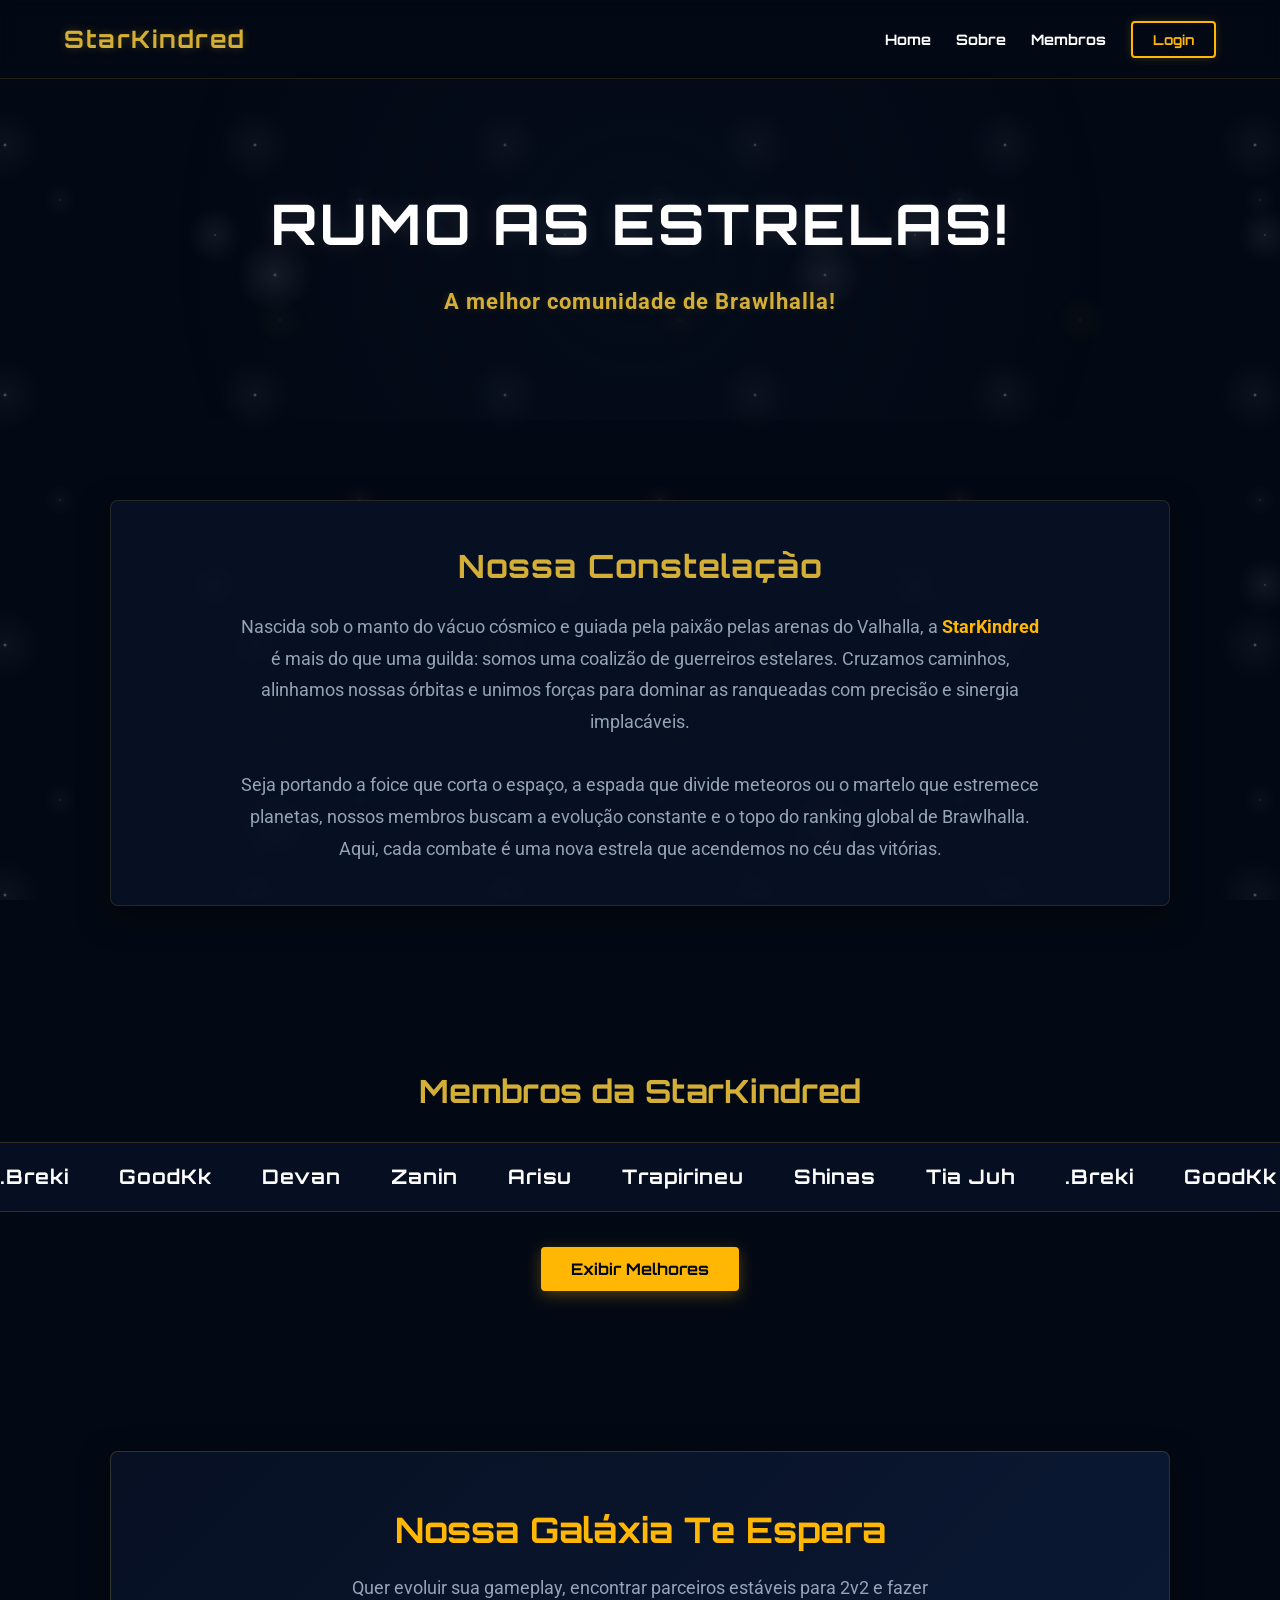
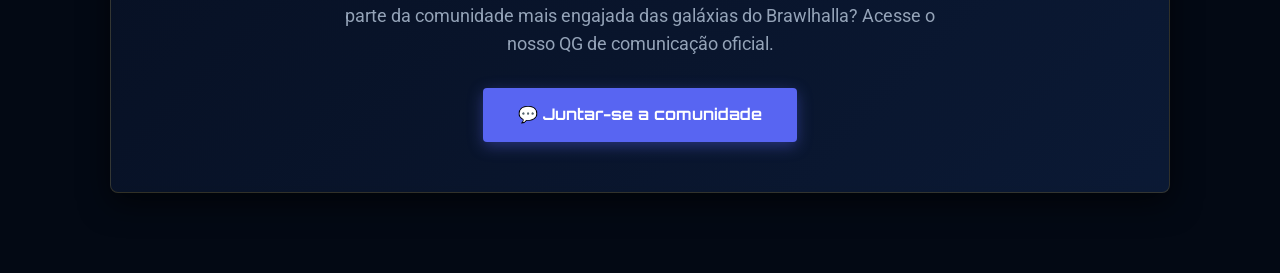
==== commit 0da08f8f: "Add files via upload" ====
--- a/index.html
+++ b/index.html
@@ -11,7 +11,7 @@
            ========================================================================== */
         :root {
             --bg-principal: #030914;      /* Azul espacial profundo */
-            --bg-card: #081225;           /* Azul escuro para os blocos */
+            --bg-card: rgba(8, 18, 37, 0.85); /* Azul escuro semi-transparente para as estrelas aparecerem ao fundo */
             --amarelo: #ffb703;           /* Amarelo vibrante para destaques */
             --dourado: #d4af37;           /* Dourado para patentes e conquistas */
             --azul-brilho: #00b4d8;       /* Azul ciano para pequenos detalhes estelares */
@@ -20,7 +20,7 @@
         }
 
         /* ==========================================================================
-           ESTILOS GERAIS
+           ESTILOS GERAIS & FUNDO ESPACIAL (ESTRELAS)
            ========================================================================== */
         * {
             margin: 0;
@@ -34,6 +34,49 @@
             font-family: 'Roboto', sans-serif;
             line-height: 1.6;
             overflow-x: hidden;
+            position: relative;
+        }
+
+        /* Camada 1: Estrelas estáticas de fundo */
+        body::before {
+            content: "";
+            position: fixed;
+            top: 0;
+            left: 0;
+            width: 100vw;
+            height: 100vh;
+            z-index: -2;
+            background-image: 
+                radial-gradient(white, rgba(255,255,255,.2) 2px, transparent 40px),
+                radial-gradient(white, rgba(255,255,255,.15) 1px, transparent 30px),
+                radial-gradient(white, rgba(255,255,255,.1) 2px, transparent 40px);
+            background-size: 550px 550px, 350px 350px, 250px 250px;
+            background-position: 0 0, 40px 60px, 130px 270px;
+            opacity: 0.4;
+        }
+
+        /* Camada 2: Estrelas douradas/brancas piscando suavemente */
+        body::after {
+            content: "";
+            position: fixed;
+            top: 0;
+            left: 0;
+            width: 100vw;
+            height: 100vh;
+            z-index: -1;
+            background-image: 
+                radial-gradient(rgba(214, 175, 55, 0.4), rgba(214, 175, 55, 0.1) 2px, transparent 30px),
+                radial-gradient(rgba(255, 255, 255, 0.5), rgba(255, 255, 255, 0.1) 1.5px, transparent 20px);
+            background-size: 400px 400px, 300px 300px;
+            background-position: 80px 120px, 210px 50px;
+            animation: cintilar 6s infinite alternate ease-in-out;
+            opacity: 0.3;
+        }
+
+        @keyframes cintilar {
+            0% { opacity: 0.15; }
+            50% { opacity: 0.45; }
+            100% { opacity: 0.2; }
         }
 
         /* ==========================================================================
@@ -44,12 +87,12 @@
             justify-content: space-between;
             align-items: center;
             padding: 20px 5%;
-            background: rgba(3, 9, 20, 0.95);
+            background: rgba(3, 9, 20, 0.85);
             border-bottom: 1px solid rgba(212, 175, 55, 0.15);
             position: sticky;
             top: 0;
             z-index: 100;
-            backdrop-filter: blur(5px);
+            backdrop-filter: blur(8px);
         }
 
         .logo {
@@ -114,7 +157,7 @@
         .hero {
             text-align: center;
             padding: 100px 20px;
-            background: radial-gradient(circle, rgba(8,18,37,0.8) 0%, rgba(3,9,20,1) 70%);
+            background: radial-gradient(circle, rgba(8,18,37,0.4) 0%, rgba(3,9,20,0) 70%);
         }
 
         .hero h1 {
@@ -145,6 +188,7 @@
             padding: 40px;
             box-shadow: 0 10px 30px rgba(0, 0, 0, 0.5);
             text-align: center;
+            backdrop-filter: blur(3px);
         }
 
         .sobre-box h2 {
@@ -169,7 +213,7 @@
         }
 
         /* ==========================================================================
-           ÁREA DE MEMBROS (LOOP E DETALHES DE ELITE)
+           ÁREA DE MEMBROS (ESTRUTURA PONTA A PONTA NA TELA)
            ========================================================================== */
         .secao-membros {
             text-align: center;
@@ -182,28 +226,31 @@
             margin-bottom: 25px;
         }
 
-        /* Esteira de Nomes em Loop */
+        /* Força o carrossel a ignorar as margens laterais e tocar as bordas da tela */
         .carrossel-nomes {
-            width: 100%;
+            width: 100vw;
+            margin-left: calc(-50vw + 50%);
+            margin-right: calc(-50vw + 50%);
             overflow: hidden;
-            background: rgba(255, 183, 3, 0.02);
-            border-top: 1px solid rgba(212, 175, 55, 0.15);
-            border-bottom: 1px solid rgba(212, 175, 55, 0.15);
-            padding: 15px 0;
-            margin-bottom: 30px;
+            background: rgba(8, 18, 37, 0.8);
+            border-top: 1px solid rgba(212, 175, 55, 0.2);
+            border-bottom: 1px solid rgba(212, 175, 55, 0.2);
+            padding: 18px 0;
+            margin-bottom: 35px;
+            backdrop-filter: blur(3px);
         }
 
         .esteira-loop {
             display: flex;
-            gap: 40px;
+            gap: 50px;
             width: max-content;
-            animation: moverNomes 15s linear infinite;
+            animation: moverNomes 18s linear infinite;
         }
 
         .nome-jogador-loop {
             font-family: 'Orbitron', sans-serif;
             color: var(--texto-claro);
-            font-size: 1.2rem;
+            font-size: 1.25rem;
             font-weight: bold;
             letter-spacing: 1px;
         }
@@ -250,6 +297,7 @@
             padding: 25px;
             text-align: left;
             transition: transform 0.3s, border-color 0.3s;
+            backdrop-filter: blur(3px);
         }
 
         .card-elite:hover {
@@ -279,12 +327,13 @@
            COMUNIDADE (DISCORD)
            ========================================================================== */
         .comunidade-box {
-            background: linear-gradient(135deg, #081225 0%, #0c1c38 100%);
+            background: linear-gradient(135deg, rgba(8, 18, 37, 0.9) 0%, rgba(12, 28, 56, 0.9) 100%);
             border: 1px solid rgba(212, 175, 55, 0.2);
             border-radius: 8px;
             padding: 50px 40px;
             text-align: center;
             box-shadow: 0 10px 30px rgba(0, 0, 0, 0.6);
+            backdrop-filter: blur(3px);
         }
 
         .comunidade-box h2 {
@@ -367,7 +416,7 @@
     <div class="secao-container secao-membros" id="membros">
         <h2>Membros da StarKindred</h2>
         
-        <!-- Loop Infinito dos Nomes na Horizontal -->
+        <!-- Loop Infinito dos Nomes na Horizontal - Agora ocupando 100% da tela física -->
         <div class="carrossel-nomes">
             <div class="esteira-loop">
                 <!-- Grupo 1 -->
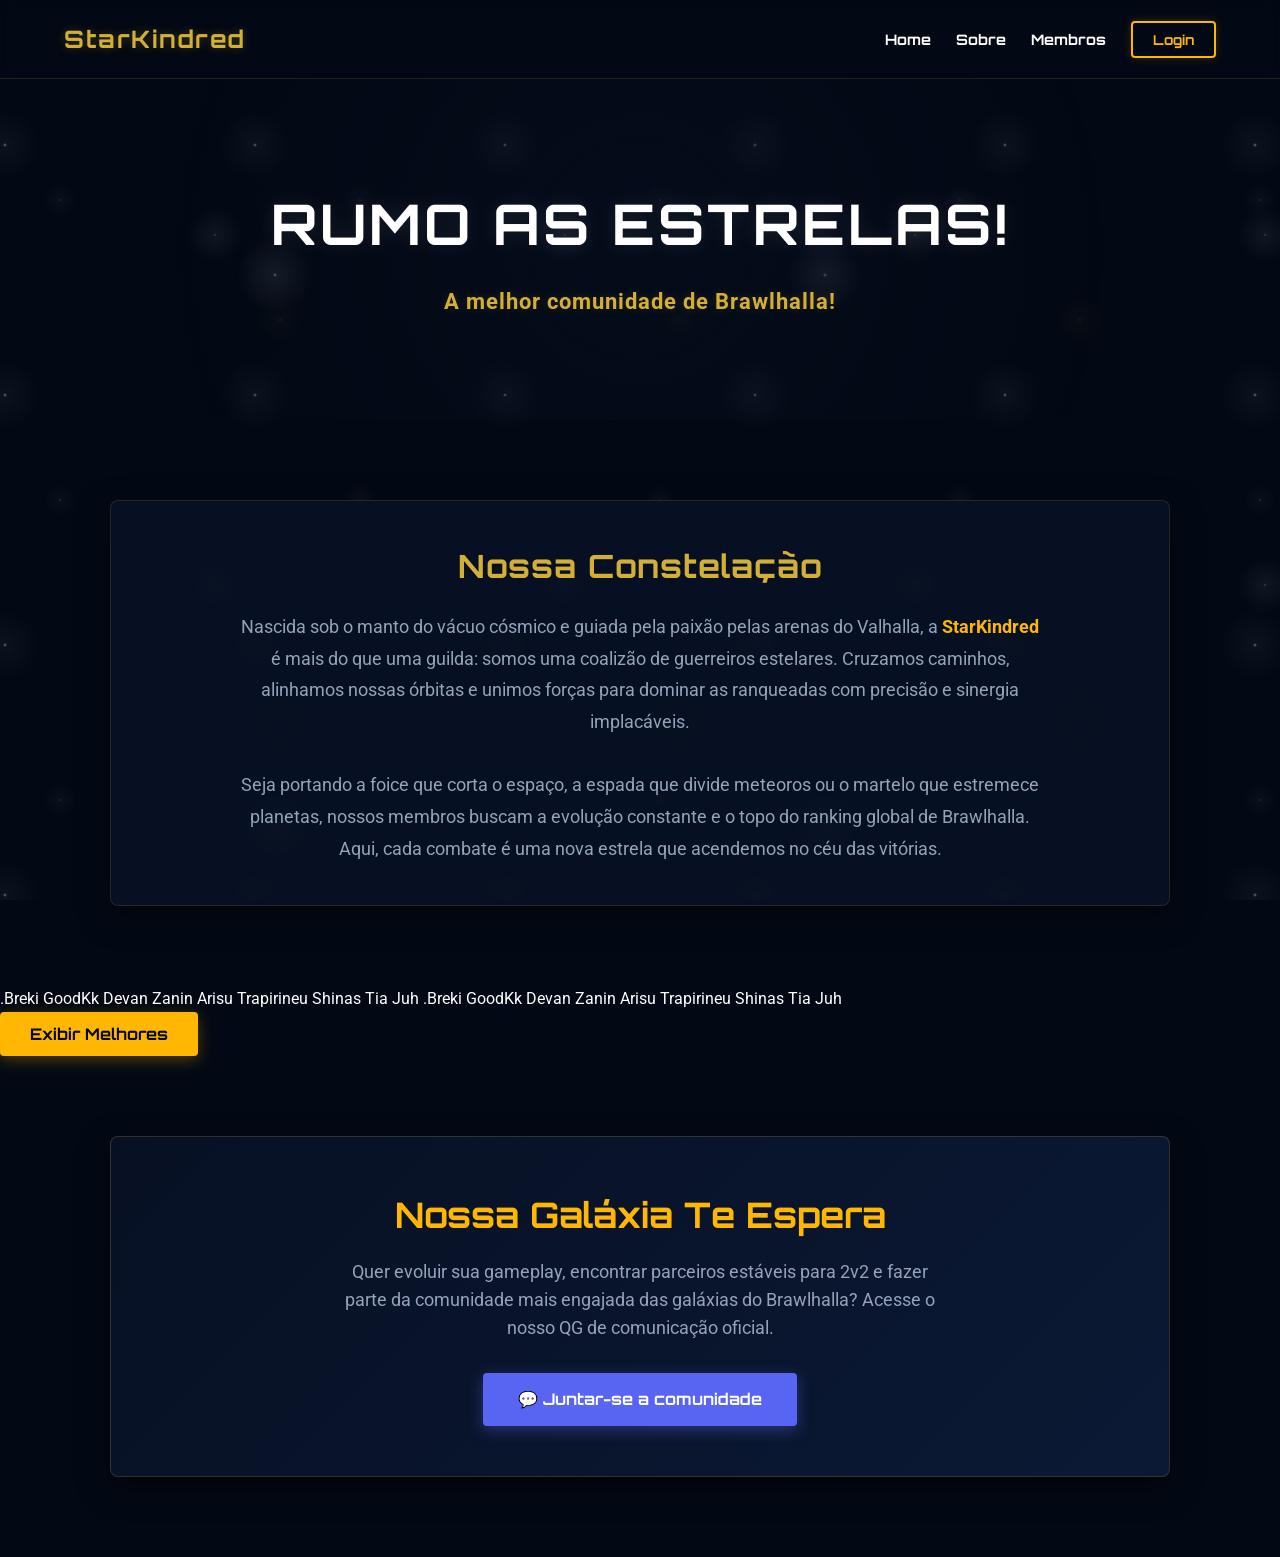
==== commit 93feace8: "Add files via upload" ====
--- a/index.html
+++ b/index.html
@@ -412,33 +412,32 @@
         </div>
     </div>
 
-    <!-- Seção de Membros e Loop -->
-    <div class="secao-container secao-membros" id="membros">
-        <h2>Membros da StarKindred</h2>
+   <!-- Seção do Carrossel de Membros -->
+<div class="membros-carrossel-container">
+    <div class="membros-track">
         
-        <!-- Loop Infinito dos Nomes na Horizontal - Agora ocupando 100% da tela física -->
-        <div class="carrossel-nomes">
-            <div class="esteira-loop">
-                <!-- Grupo 1 -->
-                <div class="nome-jogador-loop">.Breki</div>
-                <div class="nome-jogador-loop">GoodKk</div>
-                <div class="nome-jogador-loop">Devan</div>
-                <div class="nome-jogador-loop">Zanin</div>
-                <div class="nome-jogador-loop">Arisu</div>
-                <div class="nome-jogador-loop">Trapirineu</div>
-                <div class="nome-jogador-loop">Shinas</div>
-                <div class="nome-jogador-loop">Tia Juh</div>
-                <!-- Grupo 2 (Repetição para o loop infinito visual) -->
-                <div class="nome-jogador-loop">.Breki</div>
-                <div class="nome-jogador-loop">GoodKk</div>
-                <div class="nome-jogador-loop">Devan</div>
-                <div class="nome-jogador-loop">Zanin</div>
-                <div class="nome-jogador-loop">Arisu</div>
-                <div class="nome-jogador-loop">Trapirineu</div>
-                <div class="nome-jogador-loop">Shinas</div>
-                <div class="nome-jogador-loop">Tia Juh</div>
-            </div>
-        </div>
+        <!-- GRUPO 1: Lista Oficial de Pilotos -->
+        <span class="membro-nome">.Breki</span>
+        <span class="membro-nome">GoodKk</span>
+        <span class="membro-nome">Devan</span>
+        <span class="membro-nome">Zanin</span>
+        <span class="membro-nome">Arisu</span>
+        <span class="membro-nome">Trapirineu</span>
+        <span class="membro-nome">Shinas</span>
+        <span class="membro-nome">Tia Juh</span>
+        
+        <!-- GRUPO 2: Cópia idêntica para criar o efeito infinito sem vácuo -->
+        <span class="membro-nome">.Breki</span>
+        <span class="membro-nome">GoodKk</span>
+        <span class="membro-nome">Devan</span>
+        <span class="membro-nome">Zanin</span>
+        <span class="membro-nome">Arisu</span>
+        <span class="membro-nome">Trapirineu</span>
+        <span class="membro-nome">Shinas</span>
+        <span class="membro-nome">Tia Juh</span>
+        
+    </div>
+</div>
 
         <!-- Botão Exibir Melhores -->
         <button class="btn-exibir-melhores" id="btn-toggle-melhores">Exibir Melhores</button>
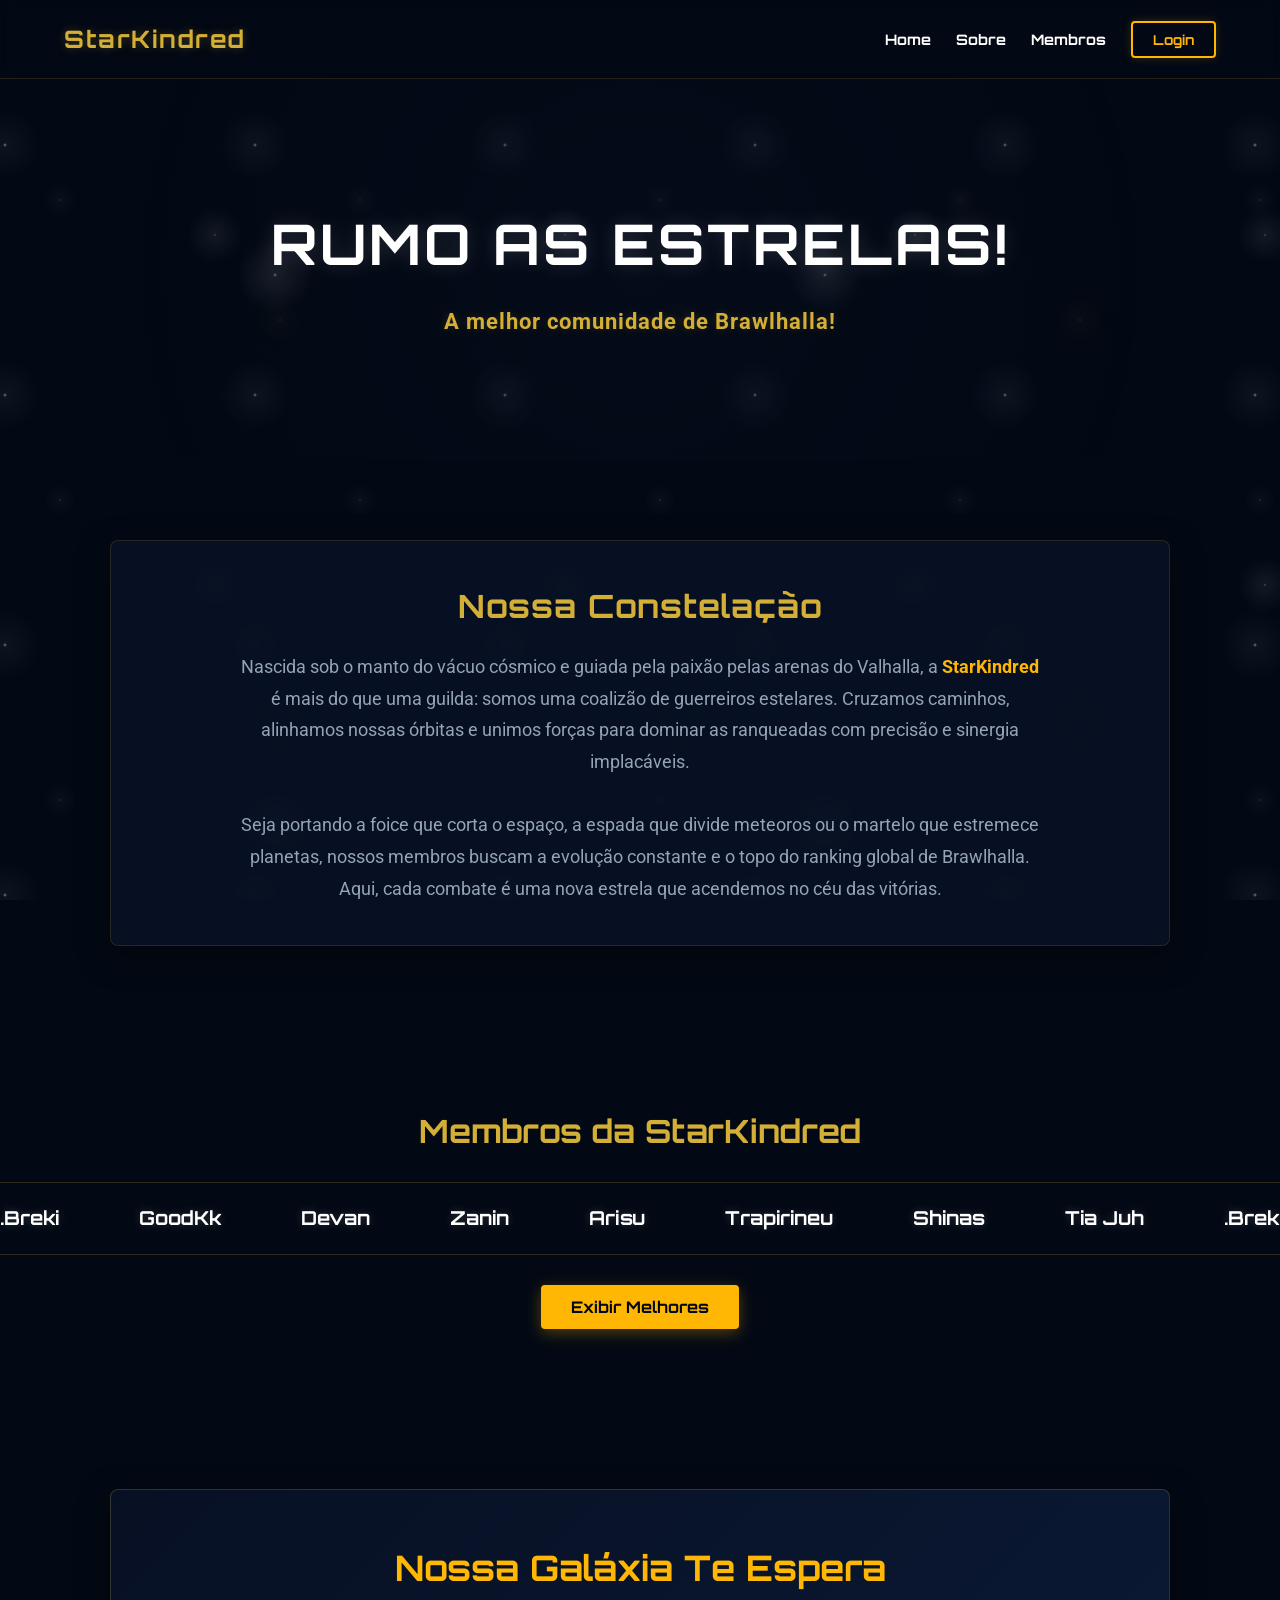
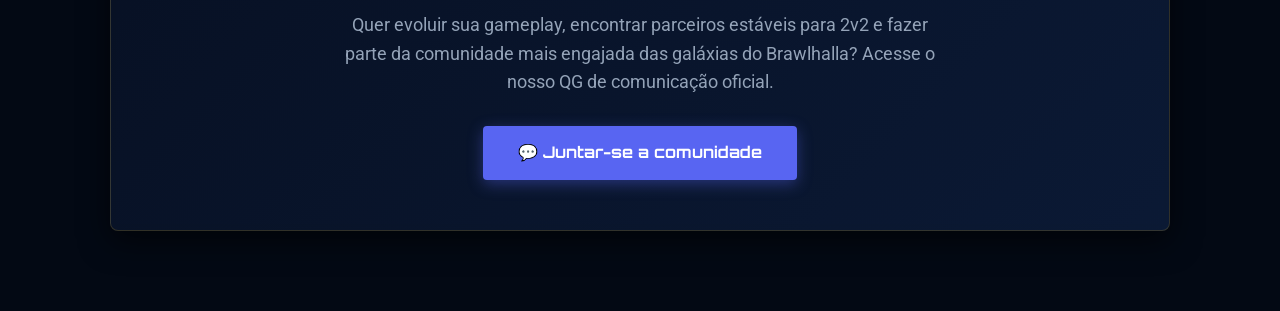
==== commit 906a6b14: "Add files via upload" ====
--- a/index.html
+++ b/index.html
@@ -11,16 +11,15 @@
            ========================================================================== */
         :root {
             --bg-principal: #030914;      /* Azul espacial profundo */
-            --bg-card: rgba(8, 18, 37, 0.85); /* Azul escuro semi-transparente para as estrelas aparecerem ao fundo */
+            --bg-card: rgba(8, 18, 37, 0.85); /* Azul escuro semi-transparente para ver as estrelas atrás */
             --amarelo: #ffb703;           /* Amarelo vibrante para destaques */
             --dourado: #d4af37;           /* Dourado para patentes e conquistas */
-            --azul-brilho: #00b4d8;       /* Azul ciano para pequenos detalhes estelares */
             --texto-claro: #ffffff;
             --texto-mutado: #94a3b8;
         }
 
         /* ==========================================================================
-           ESTILOS GERAIS & FUNDO ESPACIAL (ESTRELAS)
+           ESTILOS GERAIS & FUNDO ESPACIAL COM ESTRELAS
            ========================================================================== */
         * {
             margin: 0;
@@ -37,7 +36,7 @@
             position: relative;
         }
 
-        /* Camada 1: Estrelas estáticas de fundo */
+        /* Camada de Estrelas usando gradiente radial repetido */
         body::before {
             content: "";
             position: fixed;
@@ -52,10 +51,10 @@
                 radial-gradient(white, rgba(255,255,255,.1) 2px, transparent 40px);
             background-size: 550px 550px, 350px 350px, 250px 250px;
             background-position: 0 0, 40px 60px, 130px 270px;
-            opacity: 0.4;
-        }
-
-        /* Camada 2: Estrelas douradas/brancas piscando suavemente */
+            opacity: 0.45;
+        }
+
+        /* Estrelas piscando com animação */
         body::after {
             content: "";
             position: fixed;
@@ -69,14 +68,14 @@
                 radial-gradient(rgba(255, 255, 255, 0.5), rgba(255, 255, 255, 0.1) 1.5px, transparent 20px);
             background-size: 400px 400px, 300px 300px;
             background-position: 80px 120px, 210px 50px;
-            animation: cintilar 6s infinite alternate ease-in-out;
+            animation: cintilar 6s infinite alternate;
             opacity: 0.3;
         }
 
         @keyframes cintilar {
-            0% { opacity: 0.15; }
-            50% { opacity: 0.45; }
-            100% { opacity: 0.2; }
+            0% { opacity: 0.2; }
+            50% { opacity: 0.5; }
+            100% { opacity: 0.3; }
         }
 
         /* ==========================================================================
@@ -123,7 +122,6 @@
             color: var(--amarelo);
         }
 
-        /* Botão Login Destaque */
         .btn-destaque-login {
             font-family: 'Orbitron', sans-serif;
             background: transparent;
@@ -153,11 +151,10 @@
             padding: 80px 20px;
         }
 
-        /* Hero (Título Principal) */
         .hero {
             text-align: center;
-            padding: 100px 20px;
-            background: radial-gradient(circle, rgba(8,18,37,0.4) 0%, rgba(3,9,20,0) 70%);
+            padding: 120px 20px;
+            background: radial-gradient(circle, rgba(8,18,37,0.3) 0%, rgba(3,9,20,0) 75%);
         }
 
         .hero h1 {
@@ -167,7 +164,7 @@
             color: var(--texto-claro);
             letter-spacing: 3px;
             margin-bottom: 15px;
-            text-shadow: 0 0 20px rgba(255, 255, 255, 0.1);
+            text-shadow: 0 0 20px rgba(255, 255, 255, 0.15);
         }
 
         .hero p {
@@ -178,9 +175,6 @@
             text-shadow: 0 0 10px rgba(212, 175, 55, 0.2);
         }
 
-        /* ==========================================================================
-           SOBRE A GUILDA (PEGADA ESTELAR)
-           ========================================================================== */
         .sobre-box {
             background: var(--bg-card);
             border: 1px solid rgba(212, 175, 55, 0.15);
@@ -213,10 +207,11 @@
         }
 
         /* ==========================================================================
-           ÁREA DE MEMBROS (ESTRUTURA PONTA A PONTA NA TELA)
+           ÁREA DE MEMBROS (ESTRUTURA BLINDADA PONTA A PONTA DA TELA)
            ========================================================================== */
         .secao-membros {
             text-align: center;
+            padding: 80px 0; /* Tiramos o padding lateral do container aqui */
         }
 
         .secao-membros h2 {
@@ -226,41 +221,59 @@
             margin-bottom: 25px;
         }
 
-        /* Força o carrossel a ignorar as margens laterais e tocar as bordas da tela */
-        .carrossel-nomes {
-            width: 100vw;
-            margin-left: calc(-50vw + 50%);
+        /* Container principal (A faixa preta horizontal) - BLINDADO */
+        .membros-carrossel-container {
+            overflow: hidden;
+            width: 100vw; /* Força largura total da janela */
+            margin-left: calc(-50vw + 50%); /* Centraliza ignorando o container pai */
             margin-right: calc(-50vw + 50%);
-            overflow: hidden;
-            background: rgba(8, 18, 37, 0.8);
-            border-top: 1px solid rgba(212, 175, 55, 0.2);
-            border-bottom: 1px solid rgba(212, 175, 55, 0.2);
-            padding: 18px 0;
-            margin-bottom: 35px;
-            backdrop-filter: blur(3px);
-        }
-
-        .esteira-loop {
-            display: flex;
-            gap: 50px;
-            width: max-content;
-            animation: moverNomes 18s linear infinite;
-        }
-
-        .nome-jogador-loop {
-            font-family: 'Orbitron', sans-serif;
-            color: var(--texto-claro);
-            font-size: 1.25rem;
-            font-weight: bold;
-            letter-spacing: 1px;
-        }
-
-        @keyframes moverNomes {
-            0% { transform: translateX(0); }
-            100% { transform: translateX(-50%); }
-        }
-
-        /* Botão Exibir Melhores */
+            background-color: #030914 !important; /* Força o azul escuro de fundo */
+            border-top: 1px solid rgba(212, 175, 55, 0.2) !important;
+            border-bottom: 1px solid rgba(212, 175, 55, 0.2) !important;
+            padding: 20px 0 !important;
+            display: flex !important;
+            align-items: center !important;
+            position: relative;
+            z-index: 10;
+        }
+
+        /* A trilha que move os nomes - BLINDADO */
+        .membros-track {
+            display: flex !important;
+            flex-direction: row !important;
+            flex-wrap: nowrap !important; /* Proíbe quebras de linha */
+            width: max-content !important; 
+            gap: 80px !important; /* Espaço tático gigante entre os nicks */
+            animation: rolarNomes 25s linear infinite !important;
+            will-change: transform;
+        }
+
+        /* Estilo individual de cada nome - BLINDADO */
+        .membro-nome {
+            font-family: 'Orbitron', sans-serif !important;
+            font-size: 1.2rem !important;
+            font-weight: bold !important;
+            color: #ffffff !important;
+            display: inline-block !important;
+            white-space: nowrap !important; /* Impede quebras internas */
+            text-shadow: 0 0 10px rgba(255, 255, 255, 0.2) !important;
+        }
+
+        /* Animação com cálculo de deslocamento perfeito */
+        @keyframes rolarNomes {
+            0% {
+                transform: translateX(0);
+            }
+            100% {
+                transform: translateX(-50%); /* Move exatamente metade do bloco duplicado */
+            }
+        }
+
+        /* Pausa o carrossel no hover */
+        .membros-carrossel-container:hover .membros-track {
+            animation-play-state: paused !important;
+        }
+
         .btn-exibir-melhores {
             font-family: 'Orbitron', sans-serif;
             background: var(--amarelo);
@@ -273,6 +286,7 @@
             cursor: pointer;
             transition: all 0.3s;
             box-shadow: 0 4px 15px rgba(255, 183, 3, 0.3);
+            margin-top: 30px;
         }
 
         .btn-exibir-melhores:hover {
@@ -281,12 +295,16 @@
             box-shadow: 0 6px 20px rgba(212, 175, 55, 0.4);
         }
 
-        /* Grid dos Jogadores Elite */
+        /* Grid dos Jogadores Elite (Mantém as margens normais) */
         .grid-melhores {
-            display: none; /* Inicia escondido */
+            display: none;
             grid-template-columns: repeat(auto-fit, minmax(280px, 1fr));
             gap: 20px;
             margin-top: 40px;
+            padding: 0 20px;
+            max-width: 1100px;
+            margin-left: auto;
+            margin-right: auto;
             animation: fadeIn 0.4s ease forwards;
         }
 
@@ -327,7 +345,7 @@
            COMUNIDADE (DISCORD)
            ========================================================================== */
         .comunidade-box {
-            background: linear-gradient(135deg, rgba(8, 18, 37, 0.9) 0%, rgba(12, 28, 56, 0.9) 100%);
+            background: linear-gradient(135deg, rgba(8,18,37,0.9) 0%, rgba(12,28,56,0.9) 100%);
             border: 1px solid rgba(212, 175, 55, 0.2);
             border-radius: 8px;
             padding: 50px 40px;
@@ -352,11 +370,10 @@
             margin-right: auto;
         }
 
-        /* Botão do Discord Estilizado */
         .btn-discord-comunidade {
             display: inline-block;
             font-family: 'Orbitron', sans-serif;
-            background: #5865F2; /* Cor clássica do Discord */
+            background: #5865F2;
             color: #ffffff;
             text-decoration: none;
             padding: 14px 35px;
@@ -375,7 +392,7 @@
 
         /* ==========================================================================
            ANIMAÇÕES
-           ========================================================================== */
+           ========================================================================= */
         @keyframes fadeIn {
             from { opacity: 0; transform: translateY(10px); }
             to { opacity: 1; transform: translateY(0); }
@@ -412,32 +429,37 @@
         </div>
     </div>
 
-   <!-- Seção do Carrossel de Membros -->
-<div class="membros-carrossel-container">
-    <div class="membros-track">
+    <!-- Seção de Membros e Loop (BLINDADA) -->
+    <div class="secao-membros" id="membros">
+        <h2>Membros da StarKindred</h2>
         
-        <!-- GRUPO 1: Lista Oficial de Pilotos -->
-        <span class="membro-nome">.Breki</span>
-        <span class="membro-nome">GoodKk</span>
-        <span class="membro-nome">Devan</span>
-        <span class="membro-nome">Zanin</span>
-        <span class="membro-nome">Arisu</span>
-        <span class="membro-nome">Trapirineu</span>
-        <span class="membro-nome">Shinas</span>
-        <span class="membro-nome">Tia Juh</span>
-        
-        <!-- GRUPO 2: Cópia idêntica para criar o efeito infinito sem vácuo -->
-        <span class="membro-nome">.Breki</span>
-        <span class="membro-nome">GoodKk</span>
-        <span class="membro-nome">Devan</span>
-        <span class="membro-nome">Zanin</span>
-        <span class="membro-nome">Arisu</span>
-        <span class="membro-nome">Trapirineu</span>
-        <span class="membro-nome">Shinas</span>
-        <span class="membro-nome">Tia Juh</span>
-        
-    </div>
-</div>
+        <!-- Container do Carrossel (Faixa Escura) -->
+        <div class="membros-carrossel-container">
+            <!-- Trilha do Loop (Nomes duplicados para efeito infinito) -->
+            <div class="membros-track">
+                
+                <!-- GRUPO 1: Lista Oficial de Pilotos -->
+                <span class="membro-nome">.Breki</span>
+                <span class="membro-nome">GoodKk</span>
+                <span class="membro-nome">Devan</span>
+                <span class="membro-nome">Zanin</span>
+                <span class="membro-nome">Arisu</span>
+                <span class="membro-nome">Trapirineu</span>
+                <span class="membro-nome">Shinas</span>
+                <span class="membro-nome">Tia Juh</span>
+                
+                <!-- GRUPO 2: Cópia idêntica para criar o efeito infinito sem vácuo -->
+                <span class="membro-nome">.Breki</span>
+                <span class="membro-nome">GoodKk</span>
+                <span class="membro-nome">Devan</span>
+                <span class="membro-nome">Zanin</span>
+                <span class="membro-nome">Arisu</span>
+                <span class="membro-nome">Trapirineu</span>
+                <span class="membro-nome">Shinas</span>
+                <span class="membro-nome">Tia Juh</span>
+                
+            </div>
+        </div>
 
         <!-- Botão Exibir Melhores -->
         <button class="btn-exibir-melhores" id="btn-toggle-melhores">Exibir Melhores</button>
@@ -493,7 +515,7 @@
         </div>
     </div>
 
-    <!-- Lógica de Funcionamento do Painel de Elite -->
+    <!-- Lógica do Painel de Elite -->
     <script>
         const btnMelhores = document.getElementById("btn-toggle-melhores");
         const painelElite = document.getElementById("painel-elite");
@@ -505,7 +527,6 @@
             } else {
                 painelElite.style.display = "grid";
                 btnMelhores.textContent = "Ocultar Detalhes";
-                // Rola suavemente até as fichas de elite
                 painelElite.scrollIntoView({ behavior: 'smooth', block: 'nearest' });
             }
         });
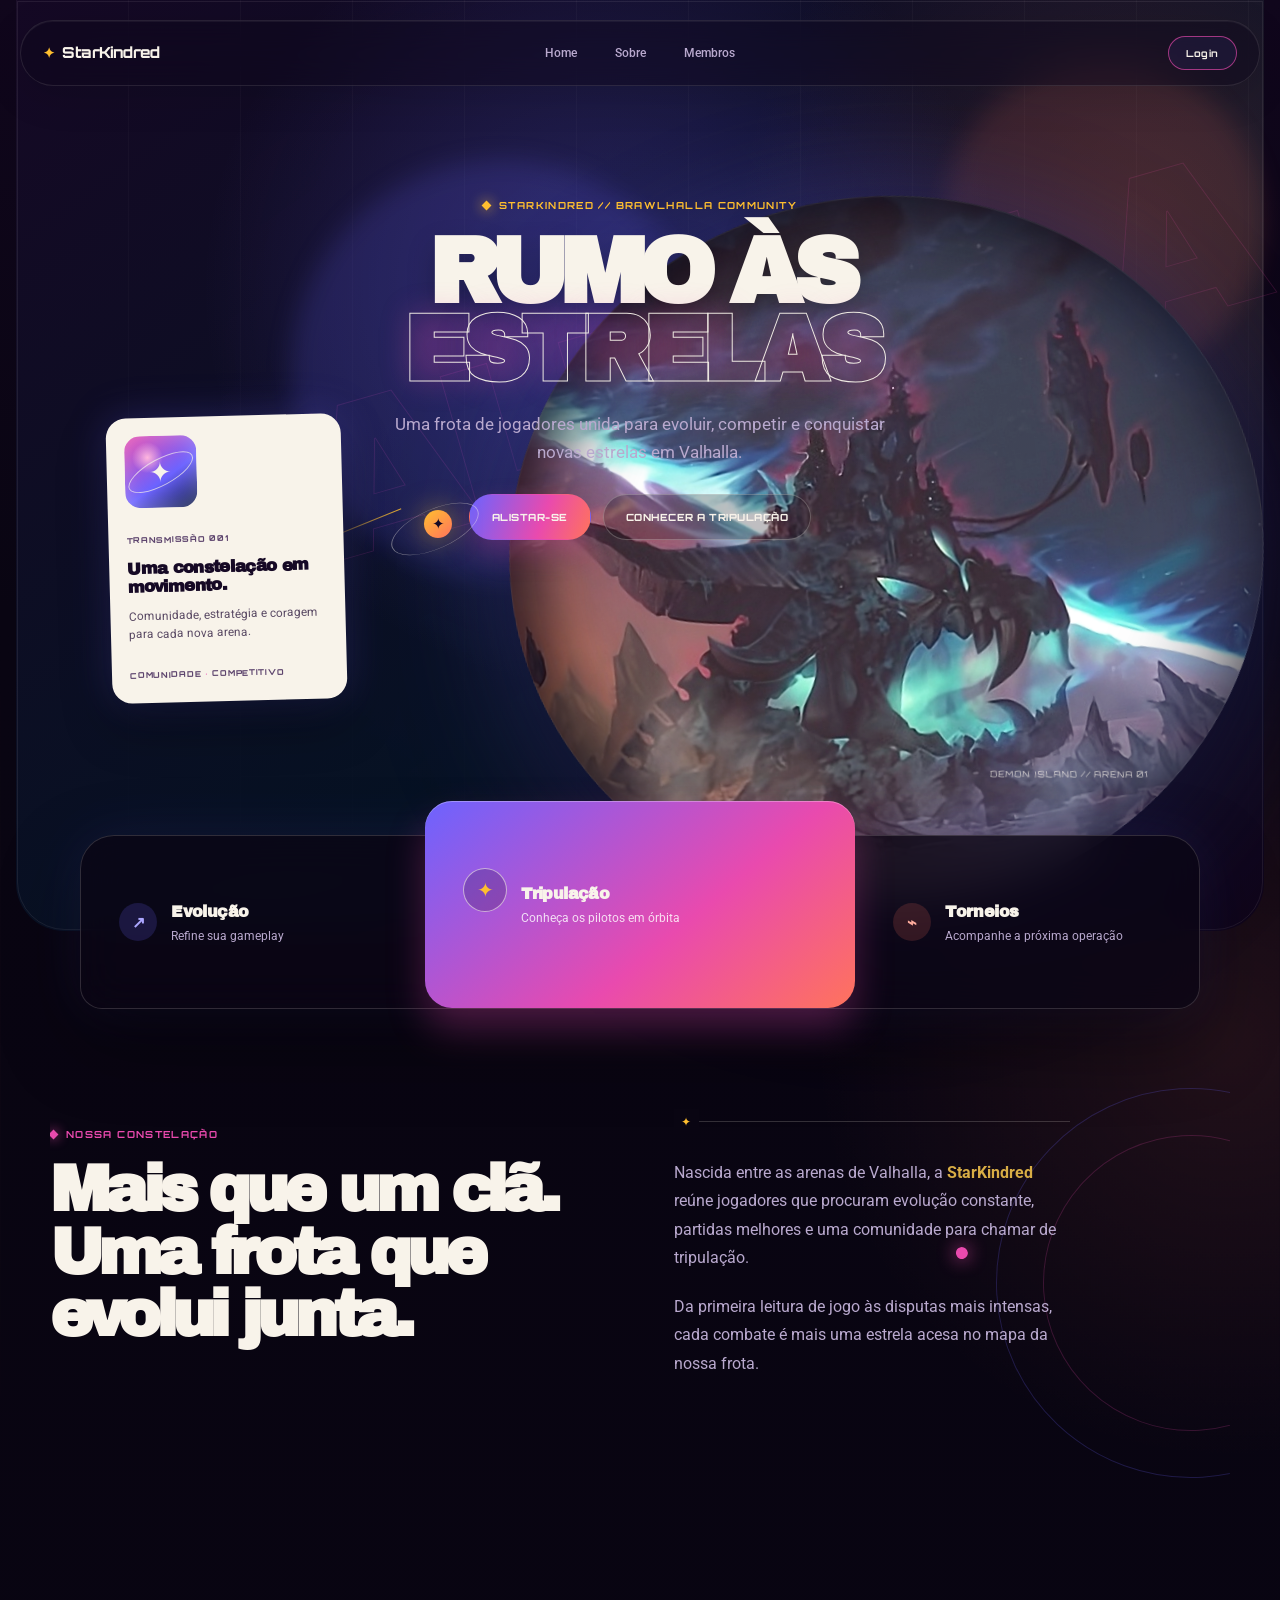
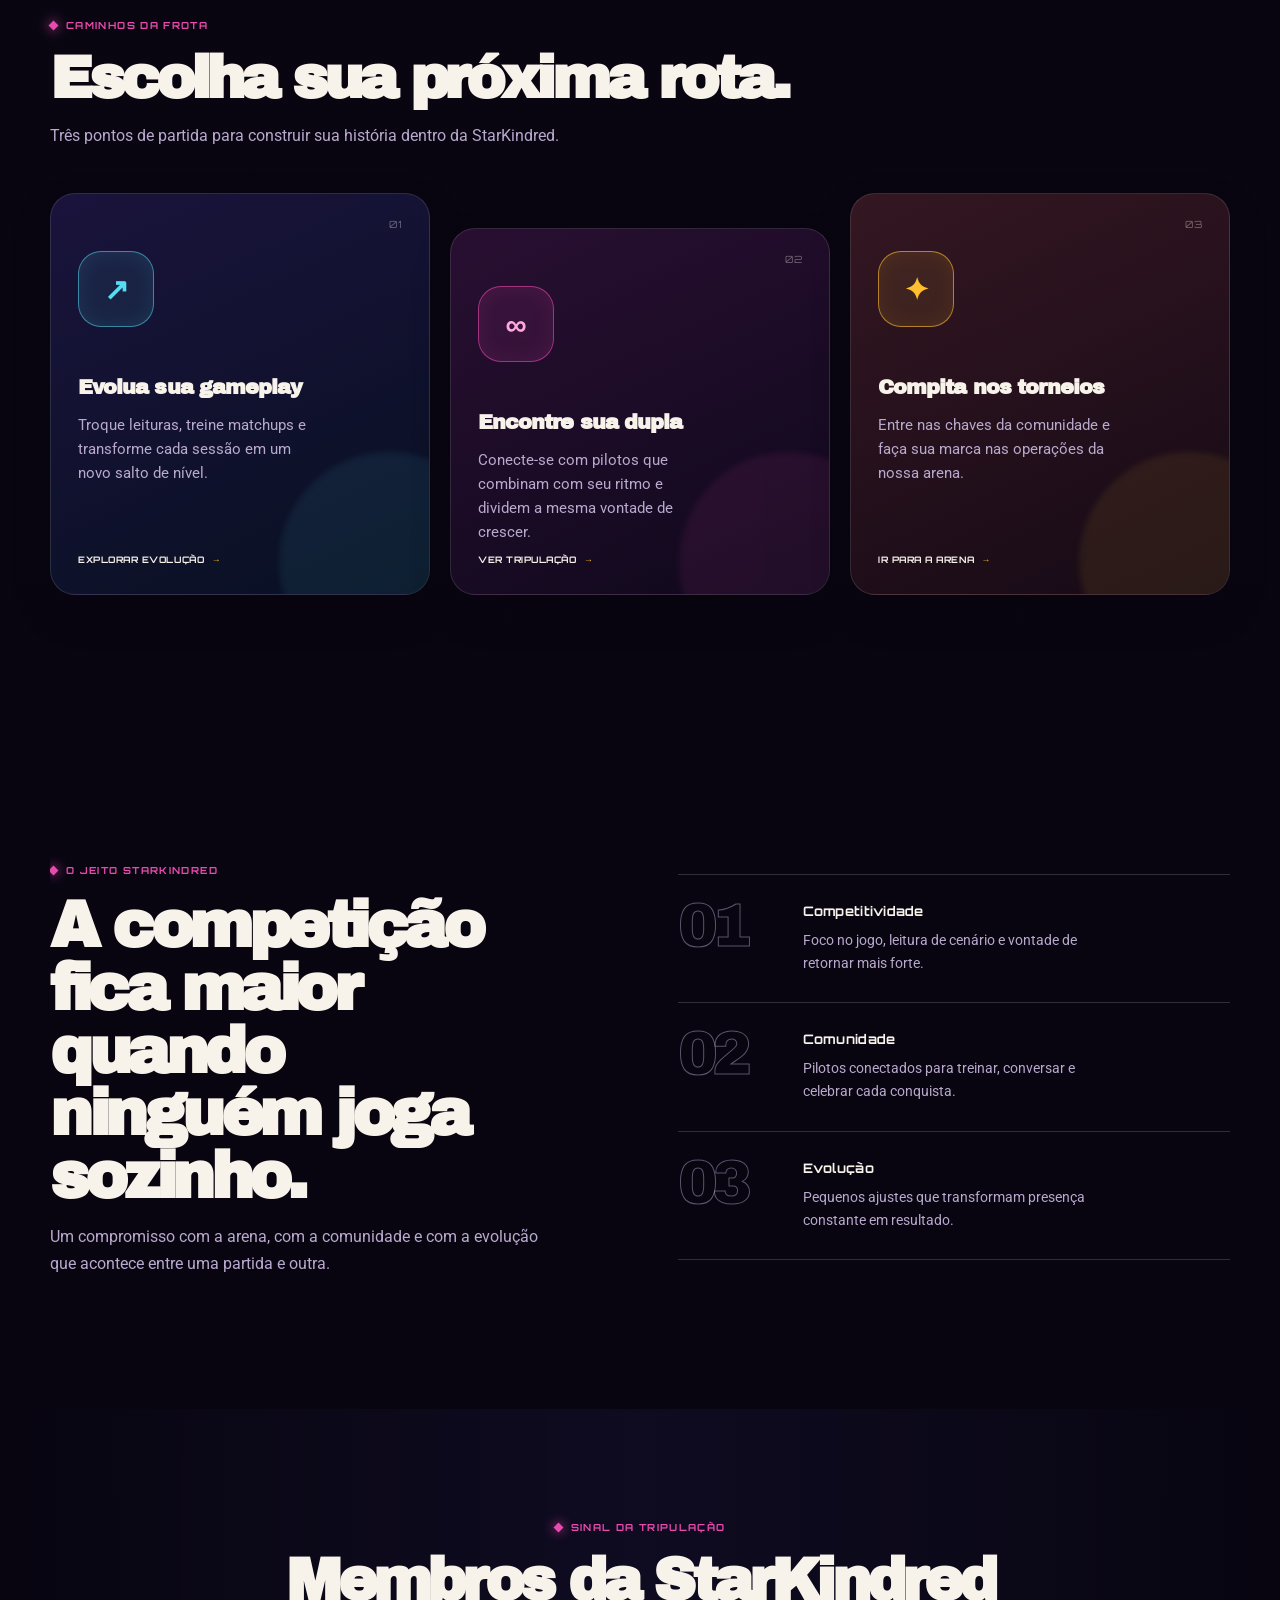
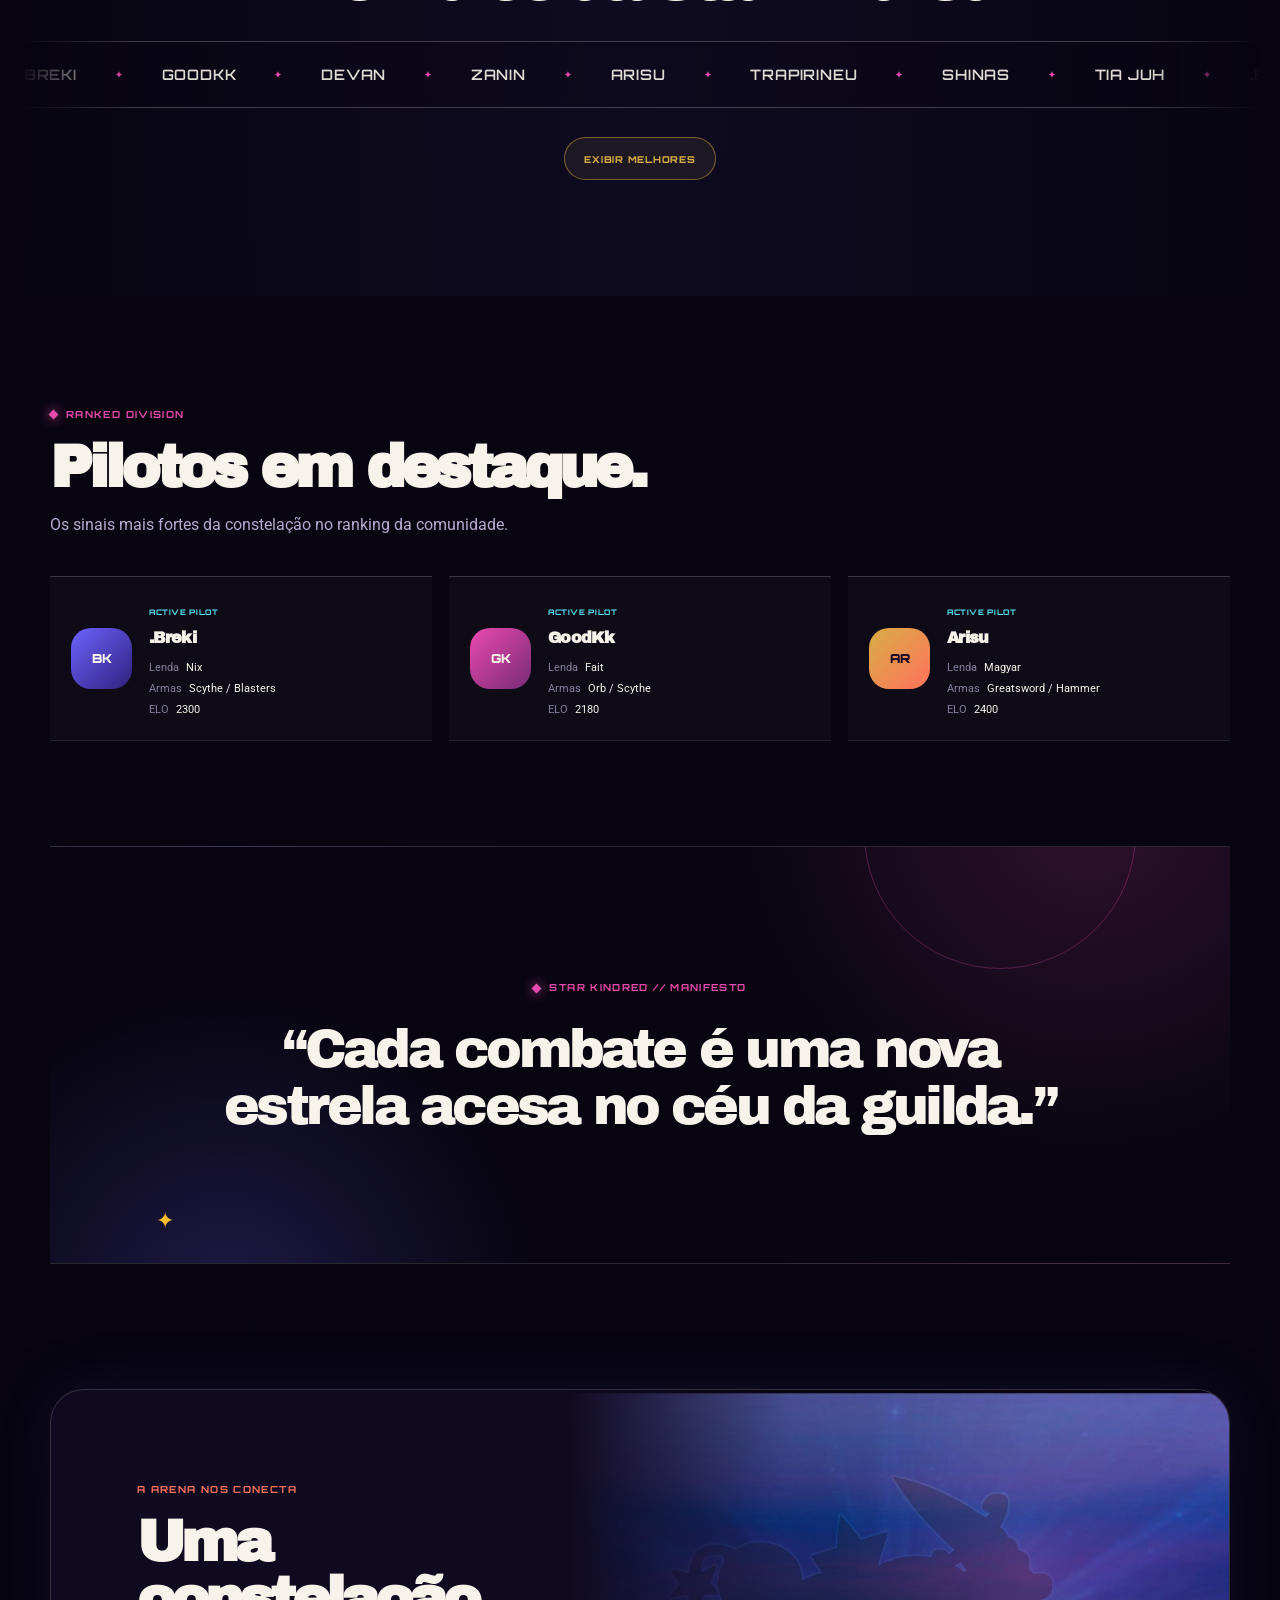
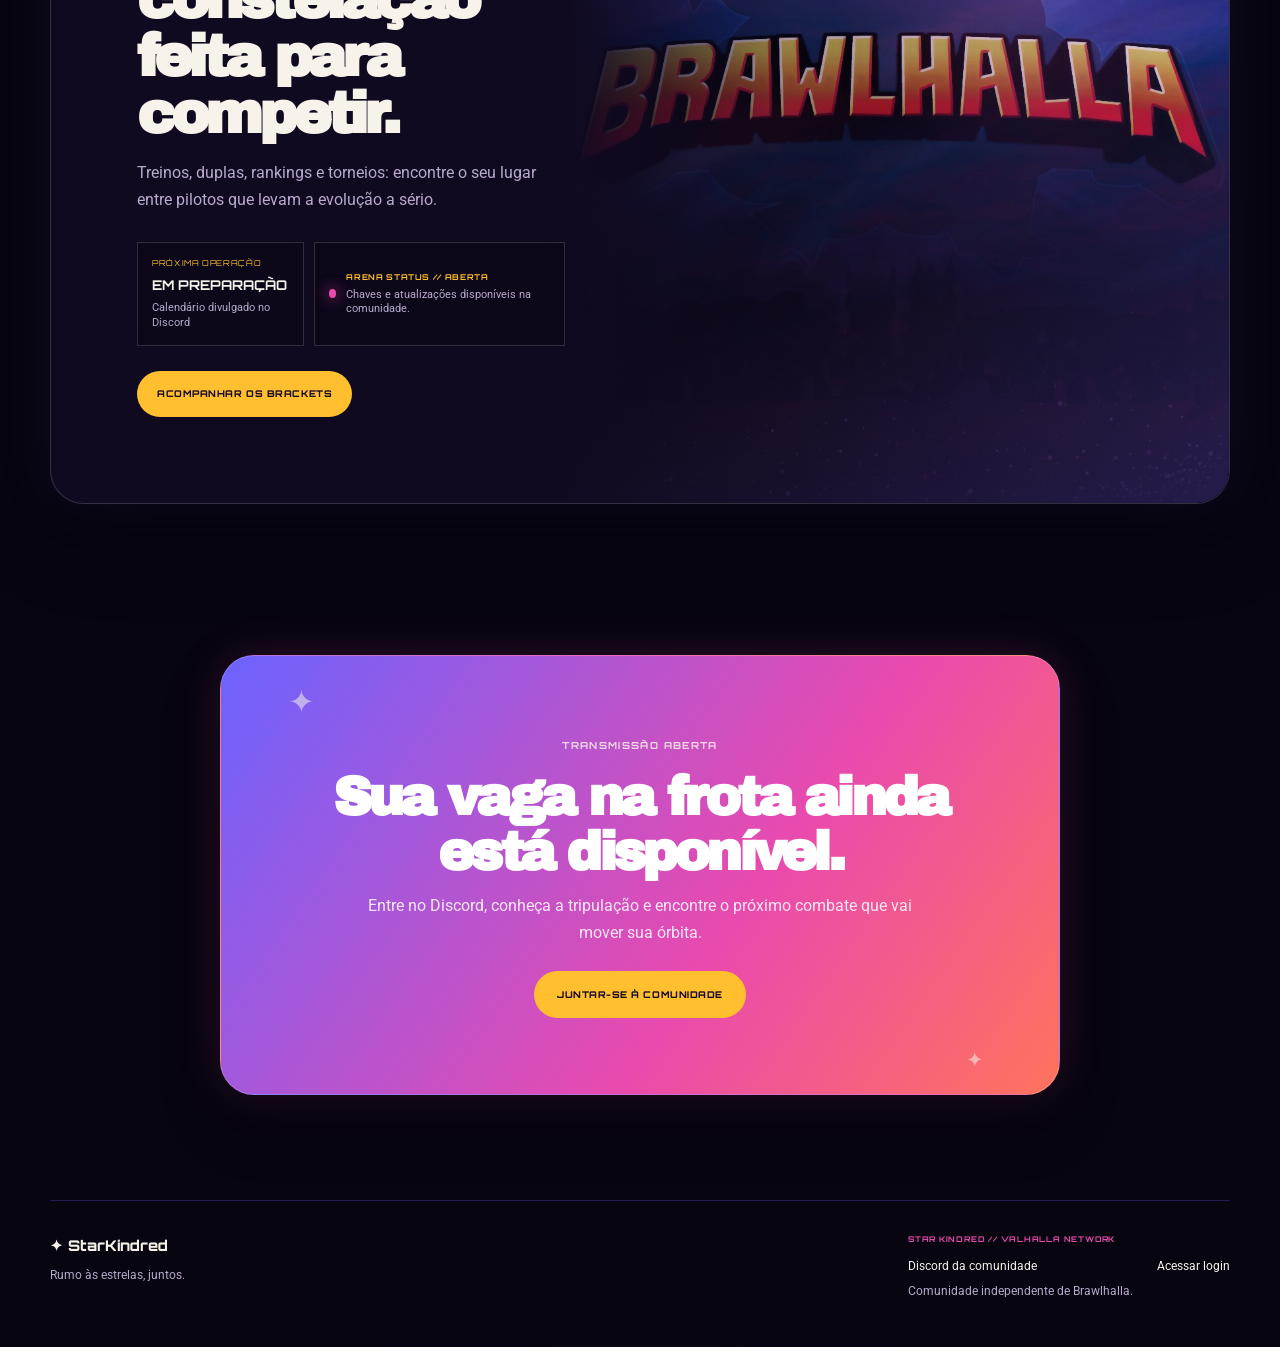
==== commit f326f23a: "Aprimoramento visual do homepage" ====
--- a/index.html
+++ b/index.html
@@ -1,535 +1,207 @@
-<!DOCTYPE html>
-<html lang="pt-BR">
-<head>
-    <meta charset="UTF-8">
-    <meta name="viewport" content="width=device-width, initial-scale=1.0">
-    <title>StarKindred | Comunidade Estelar de Brawlhalla</title>
-    <link href="https://fonts.googleapis.com/css2?family=Orbitron:wght@400;700&family=Roboto:wght@300;400;700&display=swap" rel="stylesheet">
-    <style>
-        /* ==========================================================================
-           PALETA DE CORES TÁTICA (Azul Escuro, Amarelo e Dourado)
-           ========================================================================== */
-        :root {
-            --bg-principal: #030914;      /* Azul espacial profundo */
-            --bg-card: rgba(8, 18, 37, 0.85); /* Azul escuro semi-transparente para ver as estrelas atrás */
-            --amarelo: #ffb703;           /* Amarelo vibrante para destaques */
-            --dourado: #d4af37;           /* Dourado para patentes e conquistas */
-            --texto-claro: #ffffff;
-            --texto-mutado: #94a3b8;
-        }
-
-        /* ==========================================================================
-           ESTILOS GERAIS & FUNDO ESPACIAL COM ESTRELAS
-           ========================================================================== */
-        * {
-            margin: 0;
-            padding: 0;
-            box-sizing: border-box;
-        }
-
-        body {
-            background-color: var(--bg-principal);
-            color: var(--texto-claro);
-            font-family: 'Roboto', sans-serif;
-            line-height: 1.6;
-            overflow-x: hidden;
-            position: relative;
-        }
-
-        /* Camada de Estrelas usando gradiente radial repetido */
-        body::before {
-            content: "";
-            position: fixed;
-            top: 0;
-            left: 0;
-            width: 100vw;
-            height: 100vh;
-            z-index: -2;
-            background-image: 
-                radial-gradient(white, rgba(255,255,255,.2) 2px, transparent 40px),
-                radial-gradient(white, rgba(255,255,255,.15) 1px, transparent 30px),
-                radial-gradient(white, rgba(255,255,255,.1) 2px, transparent 40px);
-            background-size: 550px 550px, 350px 350px, 250px 250px;
-            background-position: 0 0, 40px 60px, 130px 270px;
-            opacity: 0.45;
-        }
-
-        /* Estrelas piscando com animação */
-        body::after {
-            content: "";
-            position: fixed;
-            top: 0;
-            left: 0;
-            width: 100vw;
-            height: 100vh;
-            z-index: -1;
-            background-image: 
-                radial-gradient(rgba(214, 175, 55, 0.4), rgba(214, 175, 55, 0.1) 2px, transparent 30px),
-                radial-gradient(rgba(255, 255, 255, 0.5), rgba(255, 255, 255, 0.1) 1.5px, transparent 20px);
-            background-size: 400px 400px, 300px 300px;
-            background-position: 80px 120px, 210px 50px;
-            animation: cintilar 6s infinite alternate;
-            opacity: 0.3;
-        }
-
-        @keyframes cintilar {
-            0% { opacity: 0.2; }
-            50% { opacity: 0.5; }
-            100% { opacity: 0.3; }
-        }
-
-        /* ==========================================================================
-           TOPO DA PÁGINA (NAVBAR)
-           ========================================================================== */
-        header {
-            display: flex;
-            justify-content: space-between;
-            align-items: center;
-            padding: 20px 5%;
-            background: rgba(3, 9, 20, 0.85);
-            border-bottom: 1px solid rgba(212, 175, 55, 0.15);
-            position: sticky;
-            top: 0;
-            z-index: 100;
-            backdrop-filter: blur(8px);
-        }
-
-        .logo {
-            font-family: 'Orbitron', sans-serif;
-            font-size: 1.5rem;
-            font-weight: bold;
-            color: var(--dourado);
-            letter-spacing: 1.5px;
-            text-shadow: 0 0 10px rgba(212, 175, 55, 0.3);
-        }
-
-        nav {
-            display: flex;
-            align-items: center;
-            gap: 25px;
-        }
-
-        nav a {
-            font-family: 'Orbitron', sans-serif;
-            color: var(--texto-claro);
-            text-decoration: none;
-            font-size: 0.9rem;
-            font-weight: bold;
-            transition: color 0.3s;
-        }
-
-        nav a:hover {
-            color: var(--amarelo);
-        }
-
-        .btn-destaque-login {
-            font-family: 'Orbitron', sans-serif;
-            background: transparent;
-            border: 2px solid var(--amarelo);
-            color: var(--amarelo);
-            padding: 8px 20px;
-            font-size: 0.85rem;
-            font-weight: bold;
-            border-radius: 4px;
-            cursor: pointer;
-            transition: all 0.3s ease;
-            box-shadow: 0 0 10px rgba(255, 183, 3, 0.2);
-        }
-
-        .btn-destaque-login:hover {
-            background: var(--amarelo);
-            color: var(--bg-principal);
-            box-shadow: 0 0 15px rgba(255, 183, 3, 0.5);
-        }
-
-        /* ==========================================================================
-           CONTAINER E ESTRUTURA PRINCIPAL
-           ========================================================================== */
-        .secao-container {
-            max-width: 1100px;
-            margin: 0 auto;
-            padding: 80px 20px;
-        }
-
-        .hero {
-            text-align: center;
-            padding: 120px 20px;
-            background: radial-gradient(circle, rgba(8,18,37,0.3) 0%, rgba(3,9,20,0) 75%);
-        }
-
-        .hero h1 {
-            font-family: 'Orbitron', sans-serif;
-            font-size: 3.5rem;
-            font-weight: bold;
-            color: var(--texto-claro);
-            letter-spacing: 3px;
-            margin-bottom: 15px;
-            text-shadow: 0 0 20px rgba(255, 255, 255, 0.15);
-        }
-
-        .hero p {
-            font-size: 1.4rem;
-            color: var(--dourado);
-            font-weight: bold;
-            letter-spacing: 1px;
-            text-shadow: 0 0 10px rgba(212, 175, 55, 0.2);
-        }
-
-        .sobre-box {
-            background: var(--bg-card);
-            border: 1px solid rgba(212, 175, 55, 0.15);
-            border-radius: 8px;
-            padding: 40px;
-            box-shadow: 0 10px 30px rgba(0, 0, 0, 0.5);
-            text-align: center;
-            backdrop-filter: blur(3px);
-        }
-
-        .sobre-box h2 {
-            font-family: 'Orbitron', sans-serif;
-            color: var(--dourado);
-            font-size: 2rem;
-            margin-bottom: 20px;
-            letter-spacing: 1px;
-        }
-
-        .sobre-box p {
-            font-size: 1.1rem;
-            color: var(--texto-mutado);
-            line-height: 1.8;
-            max-width: 800px;
-            margin: 0 auto;
-        }
-
-        .sobre-destaque-cosmico {
-            color: var(--amarelo);
-            font-weight: bold;
-        }
-
-        /* ==========================================================================
-           ÁREA DE MEMBROS (ESTRUTURA BLINDADA PONTA A PONTA DA TELA)
-           ========================================================================== */
-        .secao-membros {
-            text-align: center;
-            padding: 80px 0; /* Tiramos o padding lateral do container aqui */
-        }
-
-        .secao-membros h2 {
-            font-family: 'Orbitron', sans-serif;
-            font-size: 2rem;
-            color: var(--dourado);
-            margin-bottom: 25px;
-        }
-
-        /* Container principal (A faixa preta horizontal) - BLINDADO */
-        .membros-carrossel-container {
-            overflow: hidden;
-            width: 100vw; /* Força largura total da janela */
-            margin-left: calc(-50vw + 50%); /* Centraliza ignorando o container pai */
-            margin-right: calc(-50vw + 50%);
-            background-color: #030914 !important; /* Força o azul escuro de fundo */
-            border-top: 1px solid rgba(212, 175, 55, 0.2) !important;
-            border-bottom: 1px solid rgba(212, 175, 55, 0.2) !important;
-            padding: 20px 0 !important;
-            display: flex !important;
-            align-items: center !important;
-            position: relative;
-            z-index: 10;
-        }
-
-        /* A trilha que move os nomes - BLINDADO */
-        .membros-track {
-            display: flex !important;
-            flex-direction: row !important;
-            flex-wrap: nowrap !important; /* Proíbe quebras de linha */
-            width: max-content !important; 
-            gap: 80px !important; /* Espaço tático gigante entre os nicks */
-            animation: rolarNomes 25s linear infinite !important;
-            will-change: transform;
-        }
-
-        /* Estilo individual de cada nome - BLINDADO */
-        .membro-nome {
-            font-family: 'Orbitron', sans-serif !important;
-            font-size: 1.2rem !important;
-            font-weight: bold !important;
-            color: #ffffff !important;
-            display: inline-block !important;
-            white-space: nowrap !important; /* Impede quebras internas */
-            text-shadow: 0 0 10px rgba(255, 255, 255, 0.2) !important;
-        }
-
-        /* Animação com cálculo de deslocamento perfeito */
-        @keyframes rolarNomes {
-            0% {
-                transform: translateX(0);
-            }
-            100% {
-                transform: translateX(-50%); /* Move exatamente metade do bloco duplicado */
-            }
-        }
-
-        /* Pausa o carrossel no hover */
-        .membros-carrossel-container:hover .membros-track {
-            animation-play-state: paused !important;
-        }
-
-        .btn-exibir-melhores {
-            font-family: 'Orbitron', sans-serif;
-            background: var(--amarelo);
-            color: var(--bg-principal);
-            border: none;
-            padding: 12px 30px;
-            font-size: 1rem;
-            font-weight: bold;
-            border-radius: 4px;
-            cursor: pointer;
-            transition: all 0.3s;
-            box-shadow: 0 4px 15px rgba(255, 183, 3, 0.3);
-            margin-top: 30px;
-        }
-
-        .btn-exibir-melhores:hover {
-            background: var(--dourado);
-            transform: translateY(-2px);
-            box-shadow: 0 6px 20px rgba(212, 175, 55, 0.4);
-        }
-
-        /* Grid dos Jogadores Elite (Mantém as margens normais) */
-        .grid-melhores {
-            display: none;
-            grid-template-columns: repeat(auto-fit, minmax(280px, 1fr));
-            gap: 20px;
-            margin-top: 40px;
-            padding: 0 20px;
-            max-width: 1100px;
-            margin-left: auto;
-            margin-right: auto;
-            animation: fadeIn 0.4s ease forwards;
-        }
-
-        .card-elite {
-            background: var(--bg-card);
-            border: 1px solid rgba(255, 183, 3, 0.15);
-            border-radius: 6px;
-            padding: 25px;
-            text-align: left;
-            transition: transform 0.3s, border-color 0.3s;
-            backdrop-filter: blur(3px);
-        }
-
-        .card-elite:hover {
-            transform: translateY(-5px);
-            border-color: var(--dourado);
-        }
-
-        .card-elite h3 {
-            font-family: 'Orbitron', sans-serif;
-            color: var(--amarelo);
-            font-size: 1.3rem;
-            margin-bottom: 15px;
-        }
-
-        .info-linha {
-            margin-bottom: 8px;
-            font-size: 0.95rem;
-        }
-
-        .info-linha strong {
-            color: var(--dourado);
-            font-family: 'Orbitron', sans-serif;
-            font-size: 0.8rem;
-        }
-
-        /* ==========================================================================
-           COMUNIDADE (DISCORD)
-           ========================================================================== */
-        .comunidade-box {
-            background: linear-gradient(135deg, rgba(8,18,37,0.9) 0%, rgba(12,28,56,0.9) 100%);
-            border: 1px solid rgba(212, 175, 55, 0.2);
-            border-radius: 8px;
-            padding: 50px 40px;
-            text-align: center;
-            box-shadow: 0 10px 30px rgba(0, 0, 0, 0.6);
-            backdrop-filter: blur(3px);
-        }
-
-        .comunidade-box h2 {
-            font-family: 'Orbitron', sans-serif;
-            color: var(--amarelo);
-            font-size: 2.2rem;
-            margin-bottom: 15px;
-        }
-
-        .comunidade-box p {
-            color: var(--texto-mutado);
-            font-size: 1.1rem;
-            margin-bottom: 30px;
-            max-width: 600px;
-            margin-left: auto;
-            margin-right: auto;
-        }
-
-        .btn-discord-comunidade {
-            display: inline-block;
-            font-family: 'Orbitron', sans-serif;
-            background: #5865F2;
-            color: #ffffff;
-            text-decoration: none;
-            padding: 14px 35px;
-            font-size: 1rem;
-            font-weight: bold;
-            border-radius: 4px;
-            transition: all 0.3s ease;
-            box-shadow: 0 4px 15px rgba(88, 101, 242, 0.4);
-        }
-
-        .btn-discord-comunidade:hover {
-            background: #4752c4;
-            transform: translateY(-2px);
-            box-shadow: 0 6px 20px rgba(88, 101, 242, 0.6);
-        }
-
-        /* ==========================================================================
-           ANIMAÇÕES
-           ========================================================================= */
-        @keyframes fadeIn {
-            from { opacity: 0; transform: translateY(10px); }
-            to { opacity: 1; transform: translateY(0); }
-        }
-    </style>
-</head>
-<body>
-
-    <!-- Topo da Página (Header/Navbar) -->
-    <header>
-        <div class="logo">StarKindred</div>
-        <nav>
-            <a href="#home">Home</a>
-            <a href="#sobre">Sobre</a>
-            <a href="#membros">Membros</a>
-            <button class="btn-destaque-login" onclick="window.location.href='login.html'">Login</button>
-        </nav>
-    </header>
-
-    <!-- Seção Hero -->
-    <div class="hero" id="home">
-        <h1>RUMO AS ESTRELAS!</h1>
-        <p>A melhor comunidade de Brawlhalla!</p>
-    </div>
-
-    <!-- Seção Sobre a Guilda -->
-    <div class="secao-container" id="sobre">
-        <div class="sobre-box">
-            <h2>Nossa Constelação</h2>
-            <p>
-                Nascida sob o manto do vácuo cósmico e guiada pela paixão pelas arenas do Valhalla, a <span class="sobre-destaque-cosmico">StarKindred</span> é mais do que uma guilda: somos uma coalizão de guerreiros estelares. Cruzamos caminhos, alinhamos nossas órbitas e unimos forças para dominar as ranqueadas com precisão e sinergia implacáveis. <br><br>
-                Seja portando a foice que corta o espaço, a espada que divide meteoros ou o martelo que estremece planetas, nossos membros buscam a evolução constante e o topo do ranking global de Brawlhalla. Aqui, cada combate é uma nova estrela que acendemos no céu das vitórias.
-            </p>
-        </div>
-    </div>
-
-    <!-- Seção de Membros e Loop (BLINDADA) -->
-    <div class="secao-membros" id="membros">
-        <h2>Membros da StarKindred</h2>
-        
-        <!-- Container do Carrossel (Faixa Escura) -->
-        <div class="membros-carrossel-container">
-            <!-- Trilha do Loop (Nomes duplicados para efeito infinito) -->
-            <div class="membros-track">
-                
-                <!-- GRUPO 1: Lista Oficial de Pilotos -->
-                <span class="membro-nome">.Breki</span>
-                <span class="membro-nome">GoodKk</span>
-                <span class="membro-nome">Devan</span>
-                <span class="membro-nome">Zanin</span>
-                <span class="membro-nome">Arisu</span>
-                <span class="membro-nome">Trapirineu</span>
-                <span class="membro-nome">Shinas</span>
-                <span class="membro-nome">Tia Juh</span>
-                
-                <!-- GRUPO 2: Cópia idêntica para criar o efeito infinito sem vácuo -->
-                <span class="membro-nome">.Breki</span>
-                <span class="membro-nome">GoodKk</span>
-                <span class="membro-nome">Devan</span>
-                <span class="membro-nome">Zanin</span>
-                <span class="membro-nome">Arisu</span>
-                <span class="membro-nome">Trapirineu</span>
-                <span class="membro-nome">Shinas</span>
-                <span class="membro-nome">Tia Juh</span>
-                
-            </div>
-        </div>
-
-        <!-- Botão Exibir Melhores -->
-        <button class="btn-exibir-melhores" id="btn-toggle-melhores">Exibir Melhores</button>
-
-        <!-- Grade de Detalhes dos Atletas de Elite -->
-        <div class="grid-melhores" id="painel-elite">
-            <!-- Jogador 1 -->
-            <div class="card-elite">
-                <h3>.Breki</h3>
-                <div class="info-linha"><strong>PEAK ELO MAX:</strong> 2300</div>
-                <div class="info-linha"><strong>MAIN LEGEND:</strong> Nix</div>
-                <div class="info-linha"><strong>WEAPONS:</strong> Scythe / Blasters</div>
-            </div>
-            <!-- Jogador 2 -->
-            <div class="card-elite">
-                <h3>GoodKk</h3>
-                <div class="info-linha"><strong>PEAK ELO MAX:</strong> 2180</div>
-                <div class="info-linha"><strong>MAIN LEGEND:</strong> Fait</div>
-                <div class="info-linha"><strong>WEAPONS:</strong> Orb / Scythe</div>
-            </div>
-            <!-- Jogador 3 -->
-            <div class="card-elite">
-                <h3>Devan</h3>
-                <div class="info-linha"><strong>PEAK ELO MAX:</strong> 2100</div>
-                <div class="info-linha"><strong>MAIN LEGEND:</strong> Lucien</div>
-                <div class="info-linha"><strong>WEAPONS:</strong> Katars / Blasters</div>
-            </div>
-            <!-- Jogador 4 -->
-            <div class="card-elite">
-                <h3>Zanin</h3>
-                <div class="info-linha"><strong>PEAK ELO MAX:</strong> 2250</div>
-                <div class="info-linha"><strong>MAIN LEGEND:</strong> Ember</div>
-                <div class="info-linha"><strong>WEAPONS:</strong> Bow / Katars</div>
-            </div>
-            <!-- Jogador 5 -->
-            <div class="card-elite">
-                <h3>Arisu</h3>
-                <div class="info-linha"><strong>PEAK ELO MAX:</strong> 2400</div>
-                <div class="info-linha"><strong>MAIN LEGEND:</strong> Magyar</div>
-                <div class="info-linha"><strong>WEAPONS:</strong> Greatsword / Hammer</div>
-            </div>
-        </div>
-    </div>
-
-    <!-- Seção Comunidade (Discord) -->
-    <div class="secao-container" id="recrutamento">
-        <div class="comunidade-box">
-            <h2>Nossa Galáxia Te Espera</h2>
-            <p>Quer evoluir sua gameplay, encontrar parceiros estáveis para 2v2 e fazer parte da comunidade mais engajada das galáxias do Brawlhalla? Acesse o nosso QG de comunicação oficial.</p>
-            <a href="https://discord.gg/HTaFeHjV9x" target="_blank" class="btn-discord-comunidade">
-                💬 Juntar-se a comunidade
-            </a>
-        </div>
-    </div>
-
-    <!-- Lógica do Painel de Elite -->
-    <script>
-        const btnMelhores = document.getElementById("btn-toggle-melhores");
-        const painelElite = document.getElementById("painel-elite");
-
-        btnMelhores.addEventListener("click", function() {
-            if (painelElite.style.display === "grid") {
-                painelElite.style.display = "none";
-                btnMelhores.textContent = "Exibir Melhores";
-            } else {
-                painelElite.style.display = "grid";
-                btnMelhores.textContent = "Ocultar Detalhes";
-                painelElite.scrollIntoView({ behavior: 'smooth', block: 'nearest' });
-            }
-        });
-    </script>
-</body>
-</html>+<!DOCTYPE html>
+<html lang="pt-BR">
+<head>
+    <meta charset="UTF-8">
+    <meta name="viewport" content="width=device-width, initial-scale=1.0">
+    <meta name="description" content="StarKindred, comunidade competitiva de Brawlhalla. Evolua, encontre sua tripulação e dispute novas estrelas em Valhalla.">
+    <title>StarKindred | Comunidade Estelar de Brawlhalla</title>
+    <link rel="preconnect" href="https://fonts.googleapis.com">
+    <link rel="preconnect" href="https://fonts.gstatic.com" crossorigin>
+    <link href="https://fonts.googleapis.com/css2?family=Archivo+Black&family=Orbitron:wght@400;500;600;700;800;900&family=Roboto:wght@300;400;500;700&display=swap" rel="stylesheet">
+    <link rel="stylesheet" href="styles/index.css">
+</head>
+<body>
+    <header>
+        <a class="logo" href="#home" aria-label="StarKindred - início">StarKindred</a>
+        <nav aria-label="Navegação principal">
+            <a href="#home">Home</a>
+            <a href="#sobre">Sobre</a>
+            <a href="#membros">Membros</a>
+        </nav>
+        <button class="btn-destaque-login" type="button" onclick="window.location.href='login.html'">Login</button>
+    </header>
+
+    <main>
+        <section class="hero" id="home" aria-labelledby="hero-title">
+            <div class="hero-grid-lines" aria-hidden="true"></div>
+            <div class="hero-background-word" aria-hidden="true">VALHALLA</div>
+            <div class="hero-glow hero-glow-violet" aria-hidden="true"></div>
+            <div class="hero-glow hero-glow-coral" aria-hidden="true"></div>
+
+            <div class="hero-layout">
+                <div class="hero-copy">
+                    <p class="hero-eyebrow">STARKINDRED // BRAWLHALLA COMMUNITY</p>
+                    <h1 id="hero-title"><span>Rumo às</span> <strong>estrelas</strong></h1>
+                    <p class="hero-description">Uma frota de jogadores unida para evoluir, competir e conquistar novas estrelas em Valhalla.</p>
+                    <div class="hero-actions">
+                        <a href="login.html" class="hero-action hero-action-primary">Alistar-se</a>
+                        <a href="#membros" class="hero-action hero-action-secondary">Conhecer a tripulação</a>
+                    </div>
+                </div>
+
+                <article class="hero-editorial-card">
+                    <div class="editorial-card-orbit" aria-hidden="true"><span>✦</span></div>
+                    <span class="editorial-card-label">TRANSMISSÃO 001</span>
+                    <h2>Uma constelação em movimento.</h2>
+                    <p>Comunidade, estratégia e coragem para cada nova arena.</p>
+                    <span class="editorial-card-footer">COMUNIDADE <b>•</b> COMPETITIVO</span>
+                </article>
+
+                <div class="hero-signal" aria-hidden="true">
+                    <span class="hero-signal-star">✦</span>
+                    <span class="hero-signal-ring"></span>
+                    <span class="hero-signal-tail"></span>
+                </div>
+
+                <div class="hero-planet" aria-hidden="true">
+                    <div class="hero-planet-aura"></div>
+                    <img src="assets/images/starkindred-demon-island.jpeg" alt="">
+                    <span class="hero-planet-label">DEMON ISLAND // ARENA 01</span>
+                </div>
+            </div>
+
+            <nav class="hero-dock" aria-label="Caminhos da frota">
+                <a class="hero-dock-link" href="#benefits-title">
+                    <span class="hero-dock-icon hero-dock-icon-violet" aria-hidden="true">↗</span>
+                    <span><b>Evolução</b><small>Refine sua gameplay</small></span>
+                </a>
+                <a class="hero-dock-link hero-dock-featured" href="#membros">
+                    <span class="hero-dock-emblem" aria-hidden="true">✦</span>
+                    <span><b>Tripulação</b><small>Conheça os pilotos em órbita</small></span>
+                </a>
+                <a class="hero-dock-link" href="#arena">
+                    <span class="hero-dock-icon hero-dock-icon-coral" aria-hidden="true">⌁</span>
+                    <span><b>Torneios</b><small>Acompanhe a próxima operação</small></span>
+                </a>
+            </nav>
+        </section>
+
+        <section class="secao-container about-section" id="sobre" aria-labelledby="about-title">
+            <div class="about-orbit" aria-hidden="true"><span></span></div>
+            <div class="sobre-box">
+                <div class="about-heading">
+                    <span class="section-kicker">NOSSA CONSTELAÇÃO</span>
+                    <h2 id="about-title">Mais que um clã.<br>Uma frota que evolui junta.</h2>
+                </div>
+                <div class="about-copy">
+                    <p>Nascida entre as arenas de Valhalla, a <span class="sobre-destaque-cosmico">StarKindred</span> reúne jogadores que procuram evolução constante, partidas melhores e uma comunidade para chamar de tripulação.</p>
+                    <p>Da primeira leitura de jogo às disputas mais intensas, cada combate é mais uma estrela acesa no mapa da nossa frota.</p>
+                </div>
+            </div>
+        </section>
+
+        <section class="editorial-section benefits-section" aria-labelledby="benefits-title">
+            <div class="editorial-heading">
+                <span class="section-kicker">CAMINHOS DA FROTA</span>
+                <h2 id="benefits-title">Escolha sua próxima rota.</h2>
+                <p>Três pontos de partida para construir sua história dentro da StarKindred.</p>
+            </div>
+            <div class="benefit-grid">
+                <article class="benefit-card benefit-card-evolution">
+                    <span class="benefit-index">01</span>
+                    <div class="benefit-art benefit-art-evolution" aria-hidden="true"><span>↗</span></div>
+                    <h3>Evolua sua gameplay</h3>
+                    <p>Troque leituras, treine matchups e transforme cada sessão em um novo salto de nível.</p>
+                    <a href="#sobre" class="benefit-link">Explorar evolução <span aria-hidden="true">→</span></a>
+                </article>
+                <article class="benefit-card benefit-card-duo">
+                    <span class="benefit-index">02</span>
+                    <div class="benefit-art benefit-art-duo" aria-hidden="true"><span>∞</span></div>
+                    <h3>Encontre sua dupla</h3>
+                    <p>Conecte-se com pilotos que combinam com seu ritmo e dividem a mesma vontade de crescer.</p>
+                    <a href="#membros" class="benefit-link">Ver tripulação <span aria-hidden="true">→</span></a>
+                </article>
+                <article class="benefit-card benefit-card-tournament">
+                    <span class="benefit-index">03</span>
+                    <div class="benefit-art benefit-art-tournament" aria-hidden="true"><span>✦</span></div>
+                    <h3>Compita nos torneios</h3>
+                    <p>Entre nas chaves da comunidade e faça sua marca nas operações da nossa arena.</p>
+                    <a href="#arena" class="benefit-link">Ir para a arena <span aria-hidden="true">→</span></a>
+                </article>
+            </div>
+        </section>
+
+        <section class="editorial-section manifesto-section" aria-labelledby="manifesto-title">
+            <div class="manifesto-background-word" aria-hidden="true">FROTA</div>
+            <div class="manifesto-copy">
+                <span class="section-kicker">O JEITO STARKINDRED</span>
+                <h2 id="manifesto-title">A competição fica maior quando ninguém joga sozinho.</h2>
+                <p>Um compromisso com a arena, com a comunidade e com a evolução que acontece entre uma partida e outra.</p>
+            </div>
+            <div class="manifesto-values">
+                <article class="manifesto-value"><span class="manifesto-number">01</span><div><h3>Competitividade</h3><p>Foco no jogo, leitura de cenário e vontade de retornar mais forte.</p></div></article>
+                <article class="manifesto-value"><span class="manifesto-number">02</span><div><h3>Comunidade</h3><p>Pilotos conectados para treinar, conversar e celebrar cada conquista.</p></div></article>
+                <article class="manifesto-value"><span class="manifesto-number">03</span><div><h3>Evolução</h3><p>Pequenos ajustes que transformam presença constante em resultado.</p></div></article>
+            </div>
+        </section>
+
+        <section class="secao-membros" id="membros" aria-labelledby="members-title">
+            <div class="members-heading">
+                <span class="section-kicker">SINAL DA TRIPULAÇÃO</span>
+                <h2 id="members-title">Membros da StarKindred</h2>
+            </div>
+            <div class="membros-carrossel-container" aria-label="Membros da StarKindred">
+                <div class="membros-track">
+                    <span class="membro-nome">.Breki</span><span class="membro-nome">GoodKk</span><span class="membro-nome">Devan</span><span class="membro-nome">Zanin</span><span class="membro-nome">Arisu</span><span class="membro-nome">Trapirineu</span><span class="membro-nome">Shinas</span><span class="membro-nome">Tia Juh</span>
+                    <span class="membro-nome" aria-hidden="true">.Breki</span><span class="membro-nome" aria-hidden="true">GoodKk</span><span class="membro-nome" aria-hidden="true">Devan</span><span class="membro-nome" aria-hidden="true">Zanin</span><span class="membro-nome" aria-hidden="true">Arisu</span><span class="membro-nome" aria-hidden="true">Trapirineu</span><span class="membro-nome" aria-hidden="true">Shinas</span><span class="membro-nome" aria-hidden="true">Tia Juh</span>
+                </div>
+            </div>
+
+            <button class="btn-exibir-melhores" id="btn-toggle-melhores" type="button" aria-controls="painel-elite" aria-expanded="false">Exibir Melhores</button>
+
+            <div class="grid-melhores" id="painel-elite" aria-live="polite">
+                <article class="card-elite"><span class="elite-rank" aria-hidden="true">01</span><div class="elite-avatar" aria-hidden="true">B</div><span class="elite-badge">PILOTO ELITE</span><h3>.Breki</h3><div class="info-linha elite-elo"><strong>PEAK ELO</strong><span>2300</span></div><div class="info-linha"><strong>LENDA</strong><span>Nix</span></div><div class="info-linha"><strong>ARMAS</strong><span>Scythe / Blasters</span></div></article>
+                <article class="card-elite"><span class="elite-rank" aria-hidden="true">02</span><div class="elite-avatar" aria-hidden="true">G</div><span class="elite-badge">PILOTO ELITE</span><h3>GoodKk</h3><div class="info-linha elite-elo"><strong>PEAK ELO</strong><span>2180</span></div><div class="info-linha"><strong>LENDA</strong><span>Fait</span></div><div class="info-linha"><strong>ARMAS</strong><span>Orb / Scythe</span></div></article>
+                <article class="card-elite"><span class="elite-rank" aria-hidden="true">03</span><div class="elite-avatar" aria-hidden="true">D</div><span class="elite-badge">PILOTO ELITE</span><h3>Devan</h3><div class="info-linha elite-elo"><strong>PEAK ELO</strong><span>2100</span></div><div class="info-linha"><strong>LENDA</strong><span>Lucien</span></div><div class="info-linha"><strong>ARMAS</strong><span>Katars / Blasters</span></div></article>
+                <article class="card-elite"><span class="elite-rank" aria-hidden="true">04</span><div class="elite-avatar" aria-hidden="true">Z</div><span class="elite-badge">PILOTO ELITE</span><h3>Zanin</h3><div class="info-linha elite-elo"><strong>PEAK ELO</strong><span>2250</span></div><div class="info-linha"><strong>LENDA</strong><span>Ember</span></div><div class="info-linha"><strong>ARMAS</strong><span>Bow / Katars</span></div></article>
+                <article class="card-elite"><span class="elite-rank" aria-hidden="true">05</span><div class="elite-avatar" aria-hidden="true">A</div><span class="elite-badge">PILOTO ELITE</span><h3>Arisu</h3><div class="info-linha elite-elo"><strong>PEAK ELO</strong><span>2400</span></div><div class="info-linha"><strong>LENDA</strong><span>Magyar</span></div><div class="info-linha"><strong>ARMAS</strong><span>Greatsword / Hammer</span></div></article>
+            </div>
+        </section>
+
+        <section class="spotlight-section" aria-labelledby="spotlight-title">
+            <div class="spotlight-heading"><span class="section-kicker">RANKED DIVISION</span><h2 id="spotlight-title">Pilotos em destaque.</h2><p>Os sinais mais fortes da constelação no ranking da comunidade.</p></div>
+            <div class="spotlight-grid">
+                <article class="spotlight-card"><div class="spotlight-avatar spotlight-avatar-violet" aria-hidden="true">BK</div><div class="spotlight-content"><span class="spotlight-status">ACTIVE PILOT</span><h3>.Breki</h3><dl class="spotlight-stats"><div><dt>Lenda</dt><dd>Nix</dd></div><div><dt>Armas</dt><dd>Scythe / Blasters</dd></div><div><dt>ELO</dt><dd>2300</dd></div></dl></div></article>
+                <article class="spotlight-card"><div class="spotlight-avatar spotlight-avatar-pink" aria-hidden="true">GK</div><div class="spotlight-content"><span class="spotlight-status">ACTIVE PILOT</span><h3>GoodKk</h3><dl class="spotlight-stats"><div><dt>Lenda</dt><dd>Fait</dd></div><div><dt>Armas</dt><dd>Orb / Scythe</dd></div><div><dt>ELO</dt><dd>2180</dd></div></dl></div></article>
+                <article class="spotlight-card"><div class="spotlight-avatar spotlight-avatar-gold" aria-hidden="true">AR</div><div class="spotlight-content"><span class="spotlight-status">ACTIVE PILOT</span><h3>Arisu</h3><dl class="spotlight-stats"><div><dt>Lenda</dt><dd>Magyar</dd></div><div><dt>Armas</dt><dd>Greatsword / Hammer</dd></div><div><dt>ELO</dt><dd>2400</dd></div></dl></div></article>
+            </div>
+        </section>
+
+        <aside class="impact-quote" aria-label="Manifesto StarKindred">
+            <span class="section-kicker">STAR KINDRED // MANIFESTO</span>
+            <blockquote>“Cada combate é uma nova estrela acesa no céu da guilda.”</blockquote>
+            <span class="impact-quote-mark" aria-hidden="true">✦</span>
+        </aside>
+
+        <section class="arena-showcase" id="arena" aria-labelledby="arena-showcase-title">
+            <div class="arena-art" aria-hidden="true"></div>
+            <div class="arena-showcase-content">
+                <span class="arena-kicker">A ARENA NOS CONECTA</span>
+                <h2 id="arena-showcase-title">Uma constelação feita para competir.</h2>
+                <p>Treinos, duplas, rankings e torneios: encontre o seu lugar entre pilotos que levam a evolução a sério.</p>
+                <div class="arena-tournament" aria-label="Resumo do calendário competitivo">
+                    <div class="tournament-date"><span>PRÓXIMA OPERAÇÃO</span><strong>EM PREPARAÇÃO</strong><small>Calendário divulgado no Discord</small></div>
+                    <div class="tournament-status"><span class="tournament-status-dot" aria-hidden="true"></span><div><strong>ARENA STATUS // ABERTA</strong><small>Chaves e atualizações disponíveis na comunidade.</small></div></div>
+                </div>
+                <a href="brackets.html" class="arena-link">Acompanhar os brackets</a>
+            </div>
+        </section>
+
+        <section class="secao-container recruitment-section" id="recrutamento" aria-labelledby="recruitment-title">
+            <div class="comunidade-box">
+                <span class="comunidade-kicker">TRANSMISSÃO ABERTA</span>
+                <h2 id="recruitment-title">Sua vaga na frota ainda está disponível.</h2>
+                <p>Entre no Discord, conheça a tripulação e encontre o próximo combate que vai mover sua órbita.</p>
+                <a href="https://discord.gg/HTaFeHjV9x" target="_blank" rel="noreferrer" class="btn-discord-comunidade">Juntar-se à comunidade</a>
+            </div>
+        </section>
+    </main>
+
+    <footer class="site-footer">
+        <div class="footer-brand"><a href="#home" class="footer-logo">✦ StarKindred</a><p>Rumo às estrelas, juntos.</p></div>
+        <div class="footer-links"><span class="footer-label">STAR KINDRED // VALHALLA NETWORK</span><a href="https://discord.gg/HTaFeHjV9x" target="_blank" rel="noreferrer">Discord da comunidade</a><a href="login.html">Acessar login</a><span>Comunidade independente de Brawlhalla.</span></div>
+    </footer>
+
+    <script src="js/index.js"></script>
+</body>
+</html>
--- a/styles/index.css
+++ b/styles/index.css
@@ -0,0 +1,475 @@
+:root {
+    --bg-space: #090512;
+    --bg-purple: #160925;
+    --bg-blue: #071426;
+    --surface: rgba(17, 10, 31, .78);
+    --surface-strong: rgba(25, 14, 42, .94);
+    --violet: #6c63ff;
+    --pink: #e94aae;
+    --coral: #ff735c;
+    --yellow: #ffbf2f;
+    --gold: #d8ad45;
+    --cyan: #55ddf0;
+    --text-main: #f8f3ea;
+    --text-soft: #b9a9ce;
+    --border-soft: rgba(255, 255, 255, .14);
+    --shadow-lg: 0 30px 80px rgba(0, 0, 0, .45), 0 0 55px rgba(108, 99, 255, .12);
+    --content: min(1180px, calc(100% - 48px));
+}
+
+* { box-sizing: border-box; }
+html { scroll-behavior: smooth; background: var(--bg-space); }
+body {
+    min-width: 320px;
+    margin: 0;
+    overflow-x: hidden;
+    background:
+        radial-gradient(circle at 50% 6%, rgba(108, 99, 255, .19), transparent 30rem),
+        radial-gradient(circle at 96% 17%, rgba(255, 115, 92, .1), transparent 26rem),
+        linear-gradient(180deg, #10061c 0, var(--bg-space) 38rem, #070510 100%);
+    color: var(--text-main);
+    font-family: 'Roboto', sans-serif;
+    line-height: 1.5;
+}
+
+body::before {
+    content: "";
+    position: fixed;
+    z-index: -2;
+    inset: 0;
+    pointer-events: none;
+    background-image:
+        radial-gradient(circle at 7% 8%, rgba(248, 243, 234, .82) 0 1px, transparent 1.7px),
+        radial-gradient(circle at 18% 35%, rgba(185, 169, 206, .52) 0 1px, transparent 1.8px),
+        radial-gradient(circle at 31% 13%, rgba(255, 191, 47, .65) 0 1px, transparent 1.8px),
+        radial-gradient(circle at 43% 61%, rgba(248, 243, 234, .62) 0 1px, transparent 1.7px),
+        radial-gradient(circle at 57% 22%, rgba(85, 221, 240, .5) 0 1px, transparent 1.8px),
+        radial-gradient(circle at 69% 70%, rgba(248, 243, 234, .54) 0 1px, transparent 1.7px),
+        radial-gradient(circle at 81% 12%, rgba(233, 74, 174, .52) 0 1px, transparent 1.8px),
+        radial-gradient(circle at 92% 43%, rgba(248, 243, 234, .67) 0 1px, transparent 1.7px),
+        radial-gradient(circle at 11% 83%, rgba(108, 99, 255, .55) 0 1px, transparent 1.8px),
+        radial-gradient(circle at 28% 93%, rgba(248, 243, 234, .55) 0 1px, transparent 1.7px),
+        radial-gradient(circle at 73% 91%, rgba(255, 115, 92, .55) 0 1px, transparent 1.8px),
+        radial-gradient(circle at 96% 78%, rgba(248, 243, 234, .54) 0 1px, transparent 1.7px);
+    background-size: 100% 880px;
+    background-repeat: repeat-y;
+    opacity: .58;
+}
+
+body::after {
+    content: "";
+    position: fixed;
+    z-index: -1;
+    inset: 0;
+    pointer-events: none;
+    background-image: linear-gradient(90deg, rgba(255,255,255,.027) 1px, transparent 1px);
+    background-size: 112px 100%;
+    mask-image: linear-gradient(to bottom, black, rgba(0,0,0,.45) 38%, transparent 80%);
+}
+
+a { color: inherit; }
+button, a { -webkit-tap-highlight-color: transparent; }
+button { font: inherit; }
+img { display: block; max-width: 100%; }
+
+/* Header */
+header {
+    position: absolute;
+    z-index: 20;
+    top: 20px;
+    left: 50%;
+    display: grid;
+    grid-template-columns: 1fr auto 1fr;
+    align-items: center;
+    width: min(1240px, calc(100% - 40px));
+    min-height: 66px;
+    padding: 0 22px;
+    border: 1px solid rgba(248, 243, 234, .1);
+    border-radius: 999px;
+    background: rgba(14, 7, 27, .46);
+    box-shadow: inset 0 1px rgba(255,255,255,.05), 0 10px 40px rgba(0,0,0,.12);
+    backdrop-filter: blur(16px);
+    transform: translateX(-50%);
+}
+
+.logo {
+    display: inline-flex;
+    align-items: center;
+    width: max-content;
+    color: var(--text-main);
+    font-family: 'Orbitron', sans-serif;
+    font-size: .95rem;
+    font-weight: 800;
+    letter-spacing: -.04em;
+    text-decoration: none;
+}
+.logo::before { content: "✦"; margin-right: 8px; color: var(--yellow); font-size: .9em; }
+header nav { display: flex; align-items: center; justify-content: center; gap: clamp(18px, 3vw, 42px); }
+header nav a {
+    position: relative;
+    color: var(--text-soft);
+    font-family: 'Roboto', sans-serif;
+    font-size: .78rem;
+    font-weight: 500;
+    text-decoration: none;
+    transition: color .22s ease;
+}
+header nav a::after { content: ""; position: absolute; right: 50%; bottom: -10px; width: 4px; height: 4px; border-radius: 50%; background: var(--yellow); opacity: 0; transform: translateX(50%); transition: opacity .22s ease; }
+header nav a:hover, header nav a:focus-visible { color: var(--text-main); }
+header nav a:hover::after, header nav a:focus-visible::after { opacity: 1; }
+.btn-destaque-login {
+    justify-self: end;
+    padding: 9px 17px;
+    border: 1px solid rgba(233, 74, 174, .66);
+    border-radius: 999px;
+    background: rgba(108, 99, 255, .08);
+    color: var(--text-main);
+    cursor: pointer;
+    font-family: 'Orbitron', sans-serif;
+    font-size: .6rem;
+    font-weight: 700;
+    letter-spacing: .06em;
+    transition: background .25s ease, border-color .25s ease, box-shadow .25s ease, transform .25s ease;
+}
+.btn-destaque-login:hover, .btn-destaque-login:focus-visible { border-color: transparent; background: linear-gradient(110deg, var(--violet), var(--pink)); box-shadow: 0 10px 25px rgba(233, 74, 174, .24); transform: translateY(-2px); }
+
+/* Hero */
+.hero {
+    position: relative;
+    isolation: isolate;
+    width: min(1380px, calc(100% - 32px));
+    min-height: 890px;
+    margin: 0 auto;
+    padding: 152px clamp(28px, 6vw, 86px) 234px;
+    overflow: visible;
+    border-radius: 0 0 48px 48px;
+    background:
+        radial-gradient(circle at 47% 31%, rgba(108, 99, 255, .26), transparent 25rem),
+        radial-gradient(circle at 90% 24%, rgba(255, 115, 92, .16), transparent 25rem),
+        linear-gradient(145deg, rgba(22, 9, 37, .96), rgba(7, 20, 38, .9) 60%, rgba(17, 6, 28, .95));
+}
+.hero::before { content: ""; position: absolute; z-index: -1; inset: 1px; border: 1px solid rgba(248,243,234,.08); border-radius: inherit; pointer-events: none; }
+.hero-grid-lines { position: absolute; z-index: -1; inset: 0; overflow: hidden; border-radius: inherit; opacity: .6; background-image: linear-gradient(90deg, rgba(248,243,234,.055) 1px, transparent 1px); background-size: 112px 100%; mask-image: linear-gradient(to bottom, black, rgba(0,0,0,.2) 80%, transparent); }
+.hero-background-word { position: absolute; z-index: -1; top: 305px; left: 11%; color: transparent; font-family: 'Archivo Black', sans-serif; font-size: clamp(7rem, 17vw, 17rem); line-height: .7; letter-spacing: -.1em; -webkit-text-stroke: 1px rgba(233, 74, 174, .2); opacity: .78; transform: rotate(-16deg); white-space: nowrap; user-select: none; }
+.hero-glow { position: absolute; z-index: -1; border-radius: 50%; pointer-events: none; filter: blur(12px); animation: ambientPulse 13s ease-in-out infinite alternate; }
+.hero-glow-violet { top: 160px; left: 22%; width: 420px; height: 420px; background: rgba(108,99,255,.16); }
+.hero-glow-coral { top: 60px; right: 0; width: 320px; height: 320px; background: rgba(255,115,92,.12); animation-delay: -4s; }
+.hero-layout { position: relative; min-height: 505px; }
+
+.hero-copy { position: relative; z-index: 5; width: min(690px, 57%); margin: 40px auto 0; text-align: center; }
+.hero-eyebrow, .section-kicker, .arena-kicker, .comunidade-kicker { display: inline-flex; align-items: center; gap: 9px; margin: 0; color: var(--yellow); font-family: 'Orbitron', sans-serif; font-size: .61rem; font-weight: 700; letter-spacing: .14em; line-height: 1.2; }
+.hero-eyebrow::before, .section-kicker::before { content: ""; width: 7px; height: 7px; background: currentColor; box-shadow: 0 0 13px currentColor; transform: rotate(45deg); }
+.hero h1 { max-width: 800px; margin: 18px auto 21px; color: var(--text-main); font-family: 'Archivo Black', sans-serif; font-size: clamp(3.7rem, 7.25vw, 7.3rem); font-weight: 900; letter-spacing: -.09em; line-height: .84; text-shadow: 0 12px 28px rgba(0,0,0,.24); text-transform: uppercase; }
+.hero h1 span, .hero h1 strong { display: block; }
+.hero h1 strong { color: transparent; -webkit-text-stroke: 1px rgba(248, 243, 234, .94); text-shadow: 0 0 30px rgba(233,74,174,.26); }
+.hero-description { max-width: 490px; margin: 0 auto; color: var(--text-soft); font-size: clamp(.98rem, 1.3vw, 1.08rem); line-height: 1.7; }
+.hero-actions { display: flex; flex-wrap: wrap; justify-content: center; gap: 12px; margin-top: 27px; }
+.hero-action { display: inline-flex; align-items: center; justify-content: center; min-height: 46px; padding: 0 22px; border: 1px solid rgba(248,243,234,.25); border-radius: 999px; color: var(--text-main); font-family: 'Orbitron', sans-serif; font-size: .62rem; font-weight: 800; letter-spacing: .05em; text-decoration: none; text-transform: uppercase; transition: transform .22s ease, box-shadow .22s ease, background .22s ease, border-color .22s ease; }
+.hero-action:hover, .hero-action:focus-visible { transform: translateY(-3px); }
+.hero-action-primary { border-color: transparent; background: linear-gradient(110deg, var(--violet), var(--pink) 60%, var(--coral)); box-shadow: 0 13px 28px rgba(233, 74, 174, .27); }
+.hero-action-primary:hover, .hero-action-primary:focus-visible { box-shadow: 0 17px 32px rgba(233,74,174,.4), 0 0 25px rgba(108,99,255,.2); }
+.hero-action-secondary { background: rgba(9, 5, 18, .26); }
+.hero-action-secondary:hover, .hero-action-secondary:focus-visible { border-color: var(--text-main); background: rgba(248,243,234,.09); }
+
+.hero-planet { position: absolute; z-index: 2; top: 4px; right: -7%; width: min(59vw, 780px); aspect-ratio: 1.06 / 1; overflow: hidden; border-radius: 50%; filter: drop-shadow(0 38px 54px rgba(0,0,0,.5)) drop-shadow(-8px 0 45px rgba(108,99,255,.28)); transform: rotate(-7deg); animation: planetFloat 15s ease-in-out infinite alternate; }
+.hero-planet::before { content: ""; position: absolute; z-index: 2; inset: 0; border: 1px solid rgba(248,243,234,.22); border-radius: inherit; background: linear-gradient(135deg, rgba(233,74,174,.2), transparent 26%, rgba(7,20,38,.05) 65%, rgba(108,99,255,.36)); mix-blend-mode: screen; pointer-events: none; }
+.hero-planet::after { content: ""; position: absolute; z-index: 3; inset: -1px; border-radius: inherit; box-shadow: inset 0 0 92px 22px rgba(9,5,18,.7), inset 24px 0 52px rgba(9,5,18,.45); pointer-events: none; }
+.hero-planet img { width: 100%; height: 100%; object-fit: cover; object-position: 56% center; border-radius: inherit; filter: saturate(.88) contrast(1.06) hue-rotate(-8deg); }
+.hero-planet-aura { position: absolute; z-index: -1; top: 5%; left: 4%; width: 92%; height: 92%; border: 1px solid rgba(85,221,240,.25); border-radius: 50%; box-shadow: 0 0 0 30px rgba(108,99,255,.05), 0 0 70px rgba(85,221,240,.14); }
+.hero-planet-label { position: absolute; z-index: 4; right: 19%; bottom: 15%; color: rgba(248,243,234,.8); font-family: 'Orbitron', sans-serif; font-size: .53rem; letter-spacing: .13em; transform: rotate(7deg); }
+
+.hero-editorial-card { position: absolute; z-index: 7; bottom: -4px; left: 1.5%; width: 235px; padding: 18px; overflow: hidden; border-radius: 20px; background: var(--text-main); box-shadow: 0 23px 48px rgba(0,0,0,.36), 0 0 40px rgba(108,99,255,.26); color: #160925; transform: rotate(-1.5deg); }
+.editorial-card-orbit { display: grid; width: 72px; aspect-ratio: 1; margin-bottom: 18px; place-items: center; overflow: hidden; border-radius: 16px; background: radial-gradient(circle at 32% 30%, #ffb6de, transparent 22%), linear-gradient(145deg, var(--pink), var(--violet) 58%, #0d1a42); color: var(--text-main); font-family: 'Orbitron', sans-serif; font-size: 1.7rem; box-shadow: inset 0 0 20px rgba(255,255,255,.25); }
+.editorial-card-orbit::before { content: ""; position: absolute; width: 70px; height: 25px; border: 1px solid rgba(248,243,234,.7); border-radius: 50%; transform: rotate(-27deg); }
+.editorial-card-orbit span { position: relative; z-index: 1; }
+.editorial-card-label, .editorial-card-footer { color: #5e456e; font-family: 'Orbitron', sans-serif; font-size: .5rem; font-weight: 800; letter-spacing: .09em; }
+.hero-editorial-card h2 { margin: 10px 0 10px; color: #160925; font-family: 'Archivo Black', sans-serif; font-size: 1.05rem; letter-spacing: -.04em; line-height: 1.1; }
+.hero-editorial-card p { margin: 0 0 17px; color: #5a4a64; font-size: .74rem; line-height: 1.55; }
+.editorial-card-footer b { color: var(--pink); }
+
+.hero-signal { position: absolute; z-index: 6; top: 290px; left: 27%; width: 94px; aspect-ratio: 1; animation: signalFloat 7s ease-in-out infinite; }
+.hero-signal-star { position: absolute; z-index: 2; top: 28px; left: 36px; display: grid; width: 28px; height: 28px; place-items: center; border-radius: 50%; background: linear-gradient(140deg, var(--yellow), var(--coral)); box-shadow: 0 0 28px rgba(255,191,47,.55); color: #160925; font-size: .95rem; }
+.hero-signal-ring { position: absolute; inset: 0; border: 1px solid rgba(248,243,234,.43); border-radius: 50%; transform: rotate(-24deg) scaleY(.42); }
+.hero-signal-tail { position: absolute; top: 46px; left: -88px; width: 105px; height: 1px; background: linear-gradient(90deg, transparent, rgba(255,191,47,.85)); transform: rotate(-22deg); }
+
+.hero-dock { position: absolute; z-index: 12; right: 50%; bottom: -78px; display: grid; grid-template-columns: 1fr 1.25fr 1fr; align-items: stretch; width: min(1120px, calc(100% - 72px)); min-height: 174px; overflow: visible; border: 1px solid rgba(248,243,234,.16); border-radius: 34px 34px 22px 22px; background: rgba(11, 6, 21, .78); box-shadow: var(--shadow-lg); backdrop-filter: blur(20px); transform: translateX(50%); }
+.hero-dock-link { position: relative; display: flex; align-items: center; gap: 14px; min-height: 150px; padding: 30px clamp(18px, 3vw, 40px); color: var(--text-main); text-decoration: none; transition: transform .23s ease, background .23s ease; }
+.hero-dock-link:hover, .hero-dock-link:focus-visible { background: rgba(248,243,234,.045); transform: translateY(-3px); }
+.hero-dock-link b { display: block; font-family: 'Archivo Black', sans-serif; font-size: 1rem; letter-spacing: -.04em; }
+.hero-dock-link small { display: block; margin-top: 4px; color: var(--text-soft); font-size: .76rem; line-height: 1.35; }
+.hero-dock-icon { display: grid; flex: 0 0 38px; width: 38px; height: 38px; place-items: center; border-radius: 50%; font-family: 'Orbitron', sans-serif; font-weight: 800; }
+.hero-dock-icon-violet { background: rgba(108,99,255,.18); color: #aca7ff; }
+.hero-dock-icon-coral { background: rgba(255,115,92,.16); color: #ffad9e; }
+.hero-dock-featured { z-index: 2; min-height: 205px; margin: -35px 0 0; border-radius: 27px; background: linear-gradient(140deg, var(--violet), var(--pink) 60%, var(--coral)); box-shadow: 0 21px 38px rgba(233,74,174,.29), inset 0 1px rgba(255,255,255,.3); }
+.hero-dock-featured:hover, .hero-dock-featured:focus-visible { background: linear-gradient(140deg, #7a73ff, #ef5ab8 60%, #ff856f); }
+.hero-dock-featured small { color: rgba(255,255,255,.82); }
+.hero-dock-emblem { display: grid; flex: 0 0 44px; width: 44px; height: 44px; margin-top: -30px; place-items: center; border: 1px solid rgba(248,243,234,.6); border-radius: 50%; background: rgba(22,9,37,.2); color: var(--yellow); font-size: 1.25rem; }
+
+/* Shared editorial structure */
+.secao-container, .editorial-section, .spotlight-section, .impact-quote, .site-footer { width: var(--content); margin-inline: auto; }
+.section-kicker { color: var(--pink); }
+.section-kicker::before { box-shadow: 0 0 12px currentColor; }
+.editorial-heading h2, .manifesto-copy h2, .spotlight-heading h2, .members-heading h2 { margin: 14px 0; color: var(--text-main); font-family: 'Archivo Black', sans-serif; font-size: clamp(2rem, 4.6vw, 4rem); letter-spacing: -.07em; line-height: .98; }
+.editorial-heading p, .manifesto-copy p, .spotlight-heading p { max-width: 590px; margin: 0; color: var(--text-soft); font-size: 1rem; line-height: 1.7; }
+
+/* About */
+.about-section { position: relative; padding: 190px 0 122px; overflow: hidden; }
+.sobre-box { position: relative; display: grid; grid-template-columns: minmax(0, 1fr) minmax(280px, .78fr); gap: clamp(42px, 9vw, 150px); max-width: 1020px; padding: 0; background: transparent; }
+.about-heading { position: relative; z-index: 1; }
+.sobre-box h2 { max-width: 590px; margin: 14px 0 0; color: var(--text-main); font-family: 'Archivo Black', sans-serif; font-size: clamp(2.25rem, 5vw, 4.4rem); letter-spacing: -.08em; line-height: .98; }
+.about-copy { position: relative; padding-top: 37px; border-top: 1px solid rgba(248,243,234,.18); }
+.about-copy::before { content: "✦"; position: absolute; top: -13px; left: 0; display: grid; width: 25px; height: 25px; place-items: center; background: var(--bg-space); color: var(--yellow); font-size: .75rem; }
+.sobre-box p { margin: 0 0 20px; color: var(--text-soft); font-size: 1rem; line-height: 1.78; }
+.sobre-destaque-cosmico { color: var(--gold); font-weight: 700; }
+.about-orbit { position: absolute; top: 157px; right: -156px; width: 390px; height: 390px; border: 1px solid rgba(108,99,255,.22); border-radius: 50%; transform: rotate(-25deg); }
+.about-orbit::before, .about-orbit span { content: ""; position: absolute; border: 1px solid rgba(233,74,174,.2); border-radius: 50%; }
+.about-orbit::before { inset: 46px; }
+.about-orbit span { top: 64px; left: -7px; width: 12px; height: 12px; background: var(--pink); box-shadow: 0 0 18px var(--pink); }
+
+/* Community routes */
+.editorial-section { position: relative; padding: 92px 0; }
+.benefit-grid { display: grid; grid-template-columns: repeat(3, 1fr); gap: 20px; margin-top: 44px; }
+.benefit-card { position: relative; min-height: 367px; padding: 27px; overflow: hidden; border: 1px solid rgba(248,243,234,.13); border-radius: 25px; background: rgba(17,10,31,.72); box-shadow: 0 18px 42px rgba(0,0,0,.16); transition: transform .28s ease, border-color .28s ease, box-shadow .28s ease; }
+.benefit-card:hover { border-color: rgba(248,243,234,.3); box-shadow: 0 24px 48px rgba(0,0,0,.24); transform: translateY(-5px); }
+.benefit-card-duo { margin-top: 35px; }
+.benefit-card::after { content: ""; position: absolute; right: -70px; bottom: -78px; width: 220px; height: 220px; border-radius: 50%; opacity: .52; filter: blur(3px); }
+.benefit-card-evolution { background: linear-gradient(155deg, rgba(29,21,65,.9), rgba(8,20,38,.83)); }
+.benefit-card-evolution::after { background: rgba(85,221,240,.15); }
+.benefit-card-duo { background: linear-gradient(155deg, rgba(45,17,54,.88), rgba(17,10,31,.84)); }
+.benefit-card-duo::after { background: rgba(233,74,174,.16); }
+.benefit-card-tournament { background: linear-gradient(155deg, rgba(58,26,36,.88), rgba(24,12,24,.84)); }
+.benefit-card-tournament::after { background: rgba(255,191,47,.16); }
+.benefit-index { position: absolute; top: 23px; right: 26px; color: rgba(248,243,234,.38); font-family: 'Orbitron', sans-serif; font-size: .62rem; letter-spacing: .08em; }
+.benefit-art { display: grid; width: 76px; height: 76px; margin: 30px 0 45px; place-items: center; border-radius: 23px; font-family: 'Orbitron', sans-serif; font-size: 1.85rem; font-weight: 800; }
+.benefit-art-evolution { border: 1px solid rgba(85,221,240,.55); background: rgba(85,221,240,.08); color: var(--cyan); box-shadow: inset 0 0 22px rgba(85,221,240,.1); }
+.benefit-art-duo { border: 1px solid rgba(233,74,174,.6); background: rgba(233,74,174,.1); color: #ffa7de; box-shadow: inset 0 0 22px rgba(233,74,174,.1); }
+.benefit-art-tournament { border: 1px solid rgba(255,191,47,.62); background: rgba(255,191,47,.09); color: var(--yellow); box-shadow: inset 0 0 22px rgba(255,191,47,.08); }
+.benefit-card h3 { margin: 0 0 10px; color: var(--text-main); font-family: 'Archivo Black', sans-serif; font-size: 1.3rem; letter-spacing: -.045em; }
+.benefit-card p { max-width: 29ch; margin: 0; color: var(--text-soft); font-size: .91rem; line-height: 1.65; }
+.benefit-link { position: absolute; bottom: 28px; color: var(--text-main); font-family: 'Orbitron', sans-serif; font-size: .56rem; font-weight: 700; letter-spacing: .06em; text-decoration: none; text-transform: uppercase; }
+.benefit-link span { margin-left: 4px; color: var(--yellow); transition: transform .2s ease; }
+.benefit-link:hover span, .benefit-link:focus-visible span { display: inline-block; transform: translateX(4px); }
+
+/* Manifesto */
+.manifesto-section { position: relative; display: grid; grid-template-columns: minmax(0, .95fr) minmax(390px, 1.05fr); gap: clamp(54px, 10vw, 152px); align-items: center; padding: 170px 0 132px; overflow: hidden; }
+.manifesto-background-word { position: absolute; z-index: -1; right: -70px; bottom: 20px; color: transparent; font-family: 'Archivo Black', sans-serif; font-size: clamp(9rem, 21vw, 19rem); line-height: .7; -webkit-text-stroke: 1px rgba(108,99,255,.12); letter-spacing: -.1em; user-select: none; }
+.manifesto-copy h2 { font-size: clamp(2.5rem, 5vw, 4.65rem); }
+.manifesto-values { border-top: 1px solid rgba(248,243,234,.17); }
+.manifesto-value { display: grid; grid-template-columns: 104px 1fr; gap: 21px; padding: 27px 0; border-bottom: 1px solid rgba(248,243,234,.17); }
+.manifesto-number { color: transparent; font-family: 'Archivo Black', sans-serif; font-size: 3.75rem; letter-spacing: -.1em; line-height: .83; -webkit-text-stroke: 1px rgba(185,169,206,.48); }
+.manifesto-value h3 { margin: 0 0 7px; color: var(--text-main); font-family: 'Orbitron', sans-serif; font-size: .82rem; letter-spacing: .02em; }
+.manifesto-value p { max-width: 37ch; margin: 0; color: var(--text-soft); font-size: .9rem; line-height: 1.62; }
+
+/* Members and elite pilots */
+.secao-membros { position: relative; padding: 105px 0 116px; overflow: hidden; background: linear-gradient(90deg, transparent, rgba(108,99,255,.065), transparent); text-align: center; }
+.members-heading { width: var(--content); margin: 0 auto 31px; }
+.members-heading h2 { margin-bottom: 0; }
+.membros-carrossel-container { position: relative; width: min(1240px, calc(100% - 36px)); margin: 0 auto; padding: 22px 0; overflow: hidden; border-top: 1px solid rgba(248,243,234,.22); border-bottom: 1px solid rgba(248,243,234,.22); background: rgba(9,5,18,.23); mask-image: linear-gradient(90deg, transparent, #000 9%, #000 91%, transparent); }
+.membros-track { display: flex; align-items: center; width: max-content; gap: 0; animation: memberMarquee 34s linear infinite; }
+.membros-carrossel-container:hover .membros-track { animation-play-state: paused; }
+.membro-nome { display: inline-flex; align-items: center; color: rgba(248,243,234,.9); font-family: 'Orbitron', sans-serif; font-size: clamp(.73rem, 1.2vw, .9rem); font-weight: 600; letter-spacing: .055em; text-transform: uppercase; white-space: nowrap; }
+.membro-nome::after { content: "✦"; margin: 0 clamp(20px, 3vw, 38px); color: var(--pink); font-size: .65em; }
+.btn-exibir-melhores { display: inline-flex; align-items: center; justify-content: center; min-height: 43px; margin-top: 29px; padding: 0 19px; border: 1px solid rgba(216,173,69,.5); border-radius: 999px; background: rgba(216,173,69,.08); color: var(--gold); cursor: pointer; font-family: 'Orbitron', sans-serif; font-size: .59rem; font-weight: 800; letter-spacing: .08em; text-transform: uppercase; transition: transform .2s ease, background .2s ease, color .2s ease; }
+.btn-exibir-melhores:hover, .btn-exibir-melhores:focus-visible { background: var(--gold); color: #160925; transform: translateY(-2px); }
+.grid-melhores { display: none; width: var(--content); grid-template-columns: repeat(5, 1fr); gap: 14px; margin: 39px auto 0; text-align: left; }
+.card-elite { position: relative; min-height: 286px; padding: 26px 20px 19px; overflow: hidden; border: 1px solid rgba(248,243,234,.14); border-radius: 20px; background: linear-gradient(150deg, rgba(31,17,49,.93), rgba(8,20,38,.89)); box-shadow: 0 13px 30px rgba(0,0,0,.19); transition: border-color .25s ease, box-shadow .25s ease, transform .25s ease; }
+.card-elite:nth-child(2n) { background: linear-gradient(150deg, rgba(20,27,56,.94), rgba(17,10,31,.89)); }
+.card-elite:nth-child(3n) { background: linear-gradient(150deg, rgba(48,22,44,.91), rgba(17,10,31,.89)); }
+.card-elite:hover { border-color: rgba(108,99,255,.8); box-shadow: 0 21px 38px rgba(0,0,0,.28), 0 0 24px rgba(216,173,69,.12); transform: translateY(-5px); }
+.elite-rank { position: absolute; top: 13px; right: 15px; color: transparent; font-family: 'Archivo Black', sans-serif; font-size: 3.45rem; letter-spacing: -.13em; line-height: .8; -webkit-text-stroke: 1px rgba(216,173,69,.32); }
+.elite-avatar { display: grid; width: 48px; height: 48px; margin-bottom: 14px; place-items: center; border-radius: 50%; background: linear-gradient(135deg, var(--violet), var(--pink)); box-shadow: 0 0 0 4px rgba(248,243,234,.06); color: var(--text-main); font-family: 'Orbitron', sans-serif; font-size: .9rem; font-weight: 900; transition: transform .25s ease; }
+.card-elite:hover .elite-avatar { transform: scale(1.05); }
+.elite-badge { display: block; margin-bottom: 7px; color: var(--gold); font-family: 'Orbitron', sans-serif; font-size: .47rem; font-weight: 800; letter-spacing: .1em; }
+.card-elite h3 { position: relative; margin: 0 0 14px; color: var(--text-main); font-family: 'Archivo Black', sans-serif; font-size: 1.1rem; letter-spacing: -.04em; }
+.info-linha { display: flex; justify-content: space-between; gap: 9px; padding: 7px 0; border-top: 1px solid rgba(248,243,234,.09); color: var(--text-soft); font-size: .67rem; line-height: 1.25; }
+.info-linha strong { color: rgba(248,243,234,.55); font-family: 'Orbitron', sans-serif; font-size: .48rem; letter-spacing: .05em; }
+.info-linha span { color: var(--text-main); text-align: right; }
+.elite-elo { align-items: center; padding: 11px 0; }
+.elite-elo span { color: var(--gold); font-family: 'Orbitron', sans-serif; font-size: 1rem; font-weight: 800; }
+
+/* Featured pilots */
+.spotlight-section { padding: 105px 0; }
+.spotlight-heading { margin-bottom: 38px; }
+.spotlight-grid { display: grid; grid-template-columns: repeat(3, 1fr); gap: 17px; }
+.spotlight-card { display: flex; align-items: center; gap: 17px; padding: 21px; border-top: 1px solid rgba(248,243,234,.18); border-bottom: 1px solid rgba(248,243,234,.1); background: rgba(248,243,234,.025); }
+.spotlight-avatar { display: grid; flex: 0 0 61px; width: 61px; height: 61px; place-items: center; border-radius: 20px; color: var(--text-main); font-family: 'Orbitron', sans-serif; font-size: .78rem; font-weight: 900; }
+.spotlight-avatar-violet { background: linear-gradient(135deg, var(--violet), #31207d); }
+.spotlight-avatar-pink { background: linear-gradient(135deg, var(--pink), #792b75); }
+.spotlight-avatar-gold { background: linear-gradient(135deg, var(--gold), var(--coral)); color: #160925; }
+.spotlight-content { min-width: 0; }
+.spotlight-status { color: var(--cyan); font-family: 'Orbitron', sans-serif; font-size: .48rem; font-weight: 800; letter-spacing: .08em; }
+.spotlight-card h3 { margin: 4px 0 10px; color: var(--text-main); font-family: 'Archivo Black', sans-serif; font-size: 1rem; letter-spacing: -.04em; }
+.spotlight-stats { display: grid; gap: 5px; margin: 0; }
+.spotlight-stats div { display: flex; gap: 7px; font-size: .67rem; }
+.spotlight-stats dt { color: rgba(185,169,206,.72); }
+.spotlight-stats dd { margin: 0; color: var(--text-main); }
+
+/* Quote, arena, recruitment and footer */
+.impact-quote { position: relative; padding: clamp(66px, 10vw, 130px) clamp(25px, 8vw, 110px); overflow: hidden; border-block: 1px solid rgba(248,243,234,.14); background: radial-gradient(circle at 15% 110%, rgba(108,99,255,.22), transparent 28%), radial-gradient(circle at 88% -10%, rgba(233,74,174,.18), transparent 31%); text-align: center; }
+.impact-quote::before { content: ""; position: absolute; top: -150px; right: 8%; width: 270px; height: 270px; border: 1px solid rgba(233,74,174,.3); border-radius: 50%; pointer-events: none; }
+.impact-quote blockquote { max-width: 900px; margin: 22px auto 0; color: var(--text-main); font-family: 'Archivo Black', sans-serif; font-size: clamp(1.9rem, 4.2vw, 4.1rem); letter-spacing: -.07em; line-height: 1.06; }
+.impact-quote-mark { position: absolute; bottom: 25px; left: 9%; color: var(--yellow); font-size: 1.4rem; }
+.arena-showcase { position: relative; width: var(--content); min-height: 530px; margin: 125px auto; overflow: hidden; border: 1px solid rgba(248,243,234,.16); border-radius: 34px; background: #100a20; box-shadow: var(--shadow-lg); }
+.arena-art { position: absolute; top: 0; right: 0; width: 56%; height: 100%; background: linear-gradient(90deg, #100a20 0%, rgba(16,10,32,.32) 33%, rgba(16,10,32,.08)), linear-gradient(0deg, rgba(16,10,32,.75), transparent 67%), url("../assets/images/brawlhalla-cosmic-branding.jpg") center / cover no-repeat; }
+.arena-art::after { content: ""; position: absolute; inset: 0; background: radial-gradient(circle at 70% 25%, rgba(233,74,174,.22), transparent 28%), linear-gradient(130deg, transparent 45%, rgba(108,99,255,.22)); mix-blend-mode: screen; }
+.arena-showcase-content { position: relative; z-index: 1; width: min(600px, 62%); padding: clamp(50px, 7vw, 86px); }
+.arena-kicker { color: var(--coral); }
+.arena-showcase h2 { max-width: 10ch; margin: 13px 0 17px; color: var(--text-main); font-family: 'Archivo Black', sans-serif; font-size: clamp(2.3rem, 4.5vw, 4rem); letter-spacing: -.07em; line-height: 1; }
+.arena-showcase p { max-width: 46ch; margin: 0; color: var(--text-soft); font-size: .98rem; line-height: 1.7; }
+.arena-tournament { display: grid; grid-template-columns: .8fr 1.2fr; gap: 10px; max-width: 540px; margin: 29px 0 25px; }
+.tournament-date, .tournament-status { border: 1px solid rgba(248,243,234,.16); background: rgba(9,5,18,.46); backdrop-filter: blur(8px); }
+.tournament-date { display: grid; gap: 6px; padding: 14px; }
+.tournament-date span, .tournament-status strong { color: var(--yellow); font-family: 'Orbitron', sans-serif; font-size: .5rem; letter-spacing: .08em; }
+.tournament-date strong { color: var(--text-main); font-family: 'Orbitron', sans-serif; font-size: .84rem; }
+.tournament-date small, .tournament-status small { color: var(--text-soft); font-size: .68rem; line-height: 1.35; }
+.tournament-status { display: flex; align-items: center; gap: 10px; padding: 14px; }
+.tournament-status div { display: grid; gap: 5px; }
+.tournament-status-dot { width: 9px; height: 9px; border-radius: 50%; background: var(--pink); box-shadow: 0 0 15px var(--pink); }
+.arena-link { display: inline-flex; align-items: center; justify-content: center; min-height: 46px; padding: 0 20px; border-radius: 999px; background: var(--yellow); color: #160925; font-family: 'Orbitron', sans-serif; font-size: .58rem; font-weight: 800; letter-spacing: .06em; text-decoration: none; text-transform: uppercase; transition: transform .22s ease, box-shadow .22s ease; }
+.arena-link:hover, .arena-link:focus-visible { box-shadow: 0 14px 26px rgba(255,191,47,.25); transform: translateY(-3px); }
+.recruitment-section { padding: 26px 0 105px; }
+.comunidade-box { position: relative; max-width: 840px; margin: 0 auto; padding: clamp(48px, 7vw, 76px); overflow: hidden; border: 1px solid rgba(248,243,234,.2); border-radius: 34px; background: linear-gradient(125deg, var(--violet), var(--pink) 61%, var(--coral)); box-shadow: 0 28px 58px rgba(0,0,0,.28), 0 0 44px rgba(233,74,174,.18); text-align: center; }
+.comunidade-box::before, .comunidade-box::after { content: "✦"; position: absolute; color: rgba(248,243,234,.55); font-size: 2rem; }
+.comunidade-box::before { top: 22px; left: 8%; }
+.comunidade-box::after { right: 9%; bottom: 18px; font-size: 1.3rem; }
+.comunidade-kicker { color: rgba(248,243,234,.84); }
+.comunidade-box h2 { max-width: 650px; margin: 14px auto 14px; color: #fff; font-family: 'Archivo Black', sans-serif; font-size: clamp(2rem, 4.2vw, 3.7rem); letter-spacing: -.07em; line-height: 1.02; }
+.comunidade-box p { max-width: 560px; margin: 0 auto 25px; color: rgba(255,255,255,.86); font-size: 1rem; line-height: 1.65; }
+.btn-discord-comunidade { display: inline-flex; align-items: center; justify-content: center; min-height: 47px; padding: 0 23px; border-radius: 999px; background: var(--yellow); color: #160925; font-family: 'Orbitron', sans-serif; font-size: .58rem; font-weight: 800; letter-spacing: .055em; text-decoration: none; text-transform: uppercase; transition: transform .22s ease, box-shadow .22s ease; }
+.btn-discord-comunidade:hover, .btn-discord-comunidade:focus-visible { box-shadow: 0 14px 28px rgba(22,9,37,.3); transform: translateY(-3px); }
+.site-footer { display: flex; justify-content: space-between; gap: 45px; padding: 33px 0 47px; border-top: 1px solid rgba(108,99,255,.26); }
+.footer-logo { color: var(--text-main); font-family: 'Orbitron', sans-serif; font-size: .92rem; font-weight: 800; text-decoration: none; }
+.footer-logo::first-letter { color: var(--yellow); }
+.footer-brand p { margin: 8px 0 0; color: var(--text-soft); font-size: .78rem; }
+.footer-links { display: grid; grid-template-columns: repeat(2, max-content); gap: 8px 24px; align-content: start; color: var(--text-soft); font-size: .72rem; }
+.footer-label { grid-column: 1 / -1; margin-bottom: 4px; color: var(--pink); font-family: 'Orbitron', sans-serif; font-size: .49rem; font-weight: 700; letter-spacing: .1em; }
+.footer-links a { color: var(--text-main); text-decoration: none; }
+.footer-links a:hover, .footer-links a:focus-visible { color: var(--yellow); }
+
+@keyframes memberMarquee { to { transform: translateX(-50%); } }
+@keyframes planetFloat { from { transform: rotate(-7deg) translateY(-4px); } to { transform: rotate(-5deg) translateY(8px); } }
+@keyframes signalFloat { 0%,100% { transform: translateY(0); } 50% { transform: translateY(-10px); } }
+@keyframes ambientPulse { from { opacity: .56; transform: scale(.94); } to { opacity: 1; transform: scale(1.06); } }
+
+@media (max-width: 1100px) {
+    .hero { min-height: 825px; padding-inline: 42px; }
+    .hero-copy { width: min(640px, 65%); margin-left: 9%; }
+    .hero-planet { top: 56px; right: -16%; width: min(65vw, 680px); opacity: .88; }
+    .hero-editorial-card { left: 2%; bottom: 12px; transform: scale(.91) rotate(-1.5deg); transform-origin: bottom left; }
+    .hero-signal { left: 24%; }
+    .hero-dock { width: min(980px, calc(100% - 58px)); }
+    .hero-dock-link { padding-inline: 25px; }
+    .grid-melhores { grid-template-columns: repeat(3, 1fr); }
+    .card-elite { min-height: 255px; }
+    .arena-showcase-content { width: 68%; }
+    .arena-art { width: 61%; }
+}
+
+@media (max-width: 800px) {
+    :root { --content: min(100% - 38px, 680px); }
+    header { top: 13px; grid-template-columns: 1fr auto; width: calc(100% - 28px); min-height: 58px; padding: 0 15px; }
+    header nav { display: none; }
+    .btn-destaque-login { padding: 8px 14px; }
+    .hero { width: calc(100% - 22px); min-height: 785px; padding: 125px 30px 165px; }
+    .hero-copy { width: min(580px, 100%); margin: 0; text-align: left; }
+    .hero h1 { max-width: 580px; margin-inline: 0; font-size: clamp(3.5rem, 10vw, 5.4rem); }
+    .hero-description { margin-left: 0; }
+    .hero-actions { justify-content: flex-start; }
+    .hero-planet { top: 270px; right: -23%; width: min(78vw, 600px); opacity: .72; }
+    .hero-editorial-card { bottom: 12px; left: 14px; width: 205px; transform: scale(.86) rotate(-1.5deg); transform-origin: bottom left; }
+    .hero-signal { top: 392px; left: 33%; transform: scale(.82); }
+    .hero-dock { bottom: -64px; width: calc(100% - 38px); min-height: 148px; border-radius: 28px 28px 18px 18px; }
+    .hero-dock-link { min-height: 135px; gap: 9px; padding: 20px 15px; }
+    .hero-dock-link b { font-size: .84rem; }
+    .hero-dock-link small { font-size: .65rem; }
+    .hero-dock-featured { min-height: 174px; margin-top: -25px; }
+    .hero-dock-emblem { flex-basis: 37px; width: 37px; height: 37px; }
+    .about-section { padding-top: 160px; }
+    .sobre-box, .manifesto-section { grid-template-columns: 1fr; gap: 45px; }
+    .about-copy { max-width: 580px; }
+    .benefit-grid, .spotlight-grid { grid-template-columns: 1fr; max-width: 520px; }
+    .benefit-card-duo { margin-top: 0; }
+    .spotlight-card { max-width: 520px; }
+    .manifesto-section { padding: 105px 0; }
+    .grid-melhores { grid-template-columns: repeat(2, 1fr); }
+    .arena-showcase { min-height: 560px; }
+    .arena-showcase-content { width: 75%; padding: 50px; }
+    .arena-art { width: 76%; opacity: .88; }
+}
+
+@media (max-width: 560px) {
+    :root { --content: calc(100% - 32px); }
+    html, body, main { width: 100%; max-width: 100%; overflow-x: clip; }
+    body::after { background-size: 90px 100%; }
+    header { width: calc(100dvw - 28px); }
+    .hero { width: 100dvw; min-height: auto; margin: 0; padding: 96px 18px 28px; border-radius: 0; }
+    .hero::before, .hero-grid-lines { border-radius: 0; }
+    .hero-background-word, .hero-signal { display: none; }
+    .hero-layout { display: flex; flex-direction: column; width: 100%; min-height: 0; }
+    .hero-copy { order: 1; width: 100%; }
+    .hero-eyebrow { font-size: .5rem; letter-spacing: .09em; }
+    .hero h1 { margin: 15px 0 18px; font-size: clamp(3.15rem, 15.5vw, 4.6rem); line-height: .86; }
+    .hero-description { max-width: 33ch; font-size: .91rem; line-height: 1.62; }
+    .hero-actions { display: grid; grid-template-columns: 1fr; width: min(100%, 350px); }
+    .hero-action { width: 100%; }
+    .hero-planet { position: relative; top: auto; right: auto; order: 2; width: min(72vw, 290px); margin: 27px 0 0 auto; opacity: 1; transform: rotate(-4deg); }
+    .hero-planet-label { display: none; }
+    .hero-editorial-card { position: relative; bottom: auto; left: auto; order: 3; width: min(202px, 69%); margin: 14px auto 23px 0; padding: 15px; transform: rotate(-1deg); }
+    .editorial-card-orbit { width: 56px; margin-bottom: 13px; border-radius: 14px; }
+    .hero-editorial-card h2 { margin: 8px 0; font-size: .91rem; }
+    .hero-editorial-card p { margin-bottom: 12px; font-size: .68rem; }
+    .editorial-card-label, .editorial-card-footer { font-size: .43rem; }
+    .hero-dock { position: relative; right: auto; bottom: auto; display: grid; grid-template-columns: 1fr; width: 100%; margin: 23px 0 0; overflow: hidden; border-radius: 25px; transform: none; }
+    .hero-dock-link, .hero-dock-featured { min-height: auto; margin: 0; padding: 17px 20px; border-radius: 0; }
+    .hero-dock-featured { order: -1; }
+    .hero-dock-emblem { margin-top: 0; }
+    .about-section { padding: 84px 0 58px; }
+    .sobre-box h2, .editorial-heading h2, .manifesto-copy h2, .spotlight-heading h2, .members-heading h2 { font-size: clamp(2.1rem, 11vw, 3.2rem); }
+    .about-orbit { right: -270px; top: 65px; }
+    .editorial-section { padding: 61px 0; }
+    .benefit-grid { margin-top: 31px; }
+    .benefit-card { min-height: 298px; padding: 22px; }
+    .benefit-art { width: 62px; height: 62px; margin: 20px 0 33px; }
+    .manifesto-section { padding: 78px 0; }
+    .manifesto-value { grid-template-columns: 74px 1fr; gap: 14px; }
+    .manifesto-number { font-size: 2.75rem; }
+    .secao-membros { padding: 61px 0; }
+    .membros-carrossel-container { width: 100%; }
+    .membro-nome { font-size: .67rem; }
+    .grid-melhores { grid-template-columns: 1fr; }
+    .spotlight-section { padding: 61px 0; }
+    .impact-quote { width: 100%; padding: 70px 23px; }
+    .impact-quote blockquote { font-size: clamp(1.75rem, 10vw, 2.55rem); }
+    .arena-showcase { width: calc(100% - 32px); min-height: auto; margin: 62px auto; border-radius: 26px; }
+    .arena-art { top: 0; right: 0; width: 100%; height: 49%; opacity: .6; }
+    .arena-showcase-content { width: 100%; padding: 205px 25px 32px; }
+    .arena-showcase h2 { font-size: clamp(2.1rem, 11vw, 3.1rem); }
+    .arena-tournament { grid-template-columns: 1fr; }
+    .recruitment-section { padding-bottom: 61px; }
+    .comunidade-box { padding: 48px 22px; border-radius: 27px; }
+    .site-footer { flex-direction: column; gap: 26px; padding: 29px 0 37px; }
+    .footer-links { grid-template-columns: 1fr; }
+}
+
+@media (max-width: 390px) {
+    header { min-height: 54px; padding-inline: 13px; }
+    .logo { font-size: .84rem; }
+    .btn-destaque-login { padding: 7px 12px; font-size: .54rem; }
+    .hero { padding: 90px 16px 24px; }
+    .hero h1 { font-size: clamp(3rem, 15vw, 3.7rem); }
+    .hero-eyebrow { font-size: .46rem; }
+    .hero-description { font-size: .87rem; }
+    .hero-planet { width: min(74vw, 268px); margin-top: 23px; }
+    .hero-editorial-card { width: 190px; margin-top: 12px; }
+    .hero-dock-link, .hero-dock-featured { padding: 15px 17px; }
+    .hero-dock-link small { font-size: .61rem; }
+    .manifesto-value { grid-template-columns: 64px 1fr; }
+    .spotlight-card { padding: 17px; }
+    .arena-showcase-content { padding: 188px 22px 28px; }
+}
+
+@media (prefers-reduced-motion: reduce) {
+    *, *::before, *::after { scroll-behavior: auto !important; animation-duration: .01ms !important; animation-iteration-count: 1 !important; transition-duration: .01ms !important; }
+}
+
+:focus-visible { outline: 2px solid var(--yellow); outline-offset: 4px; }
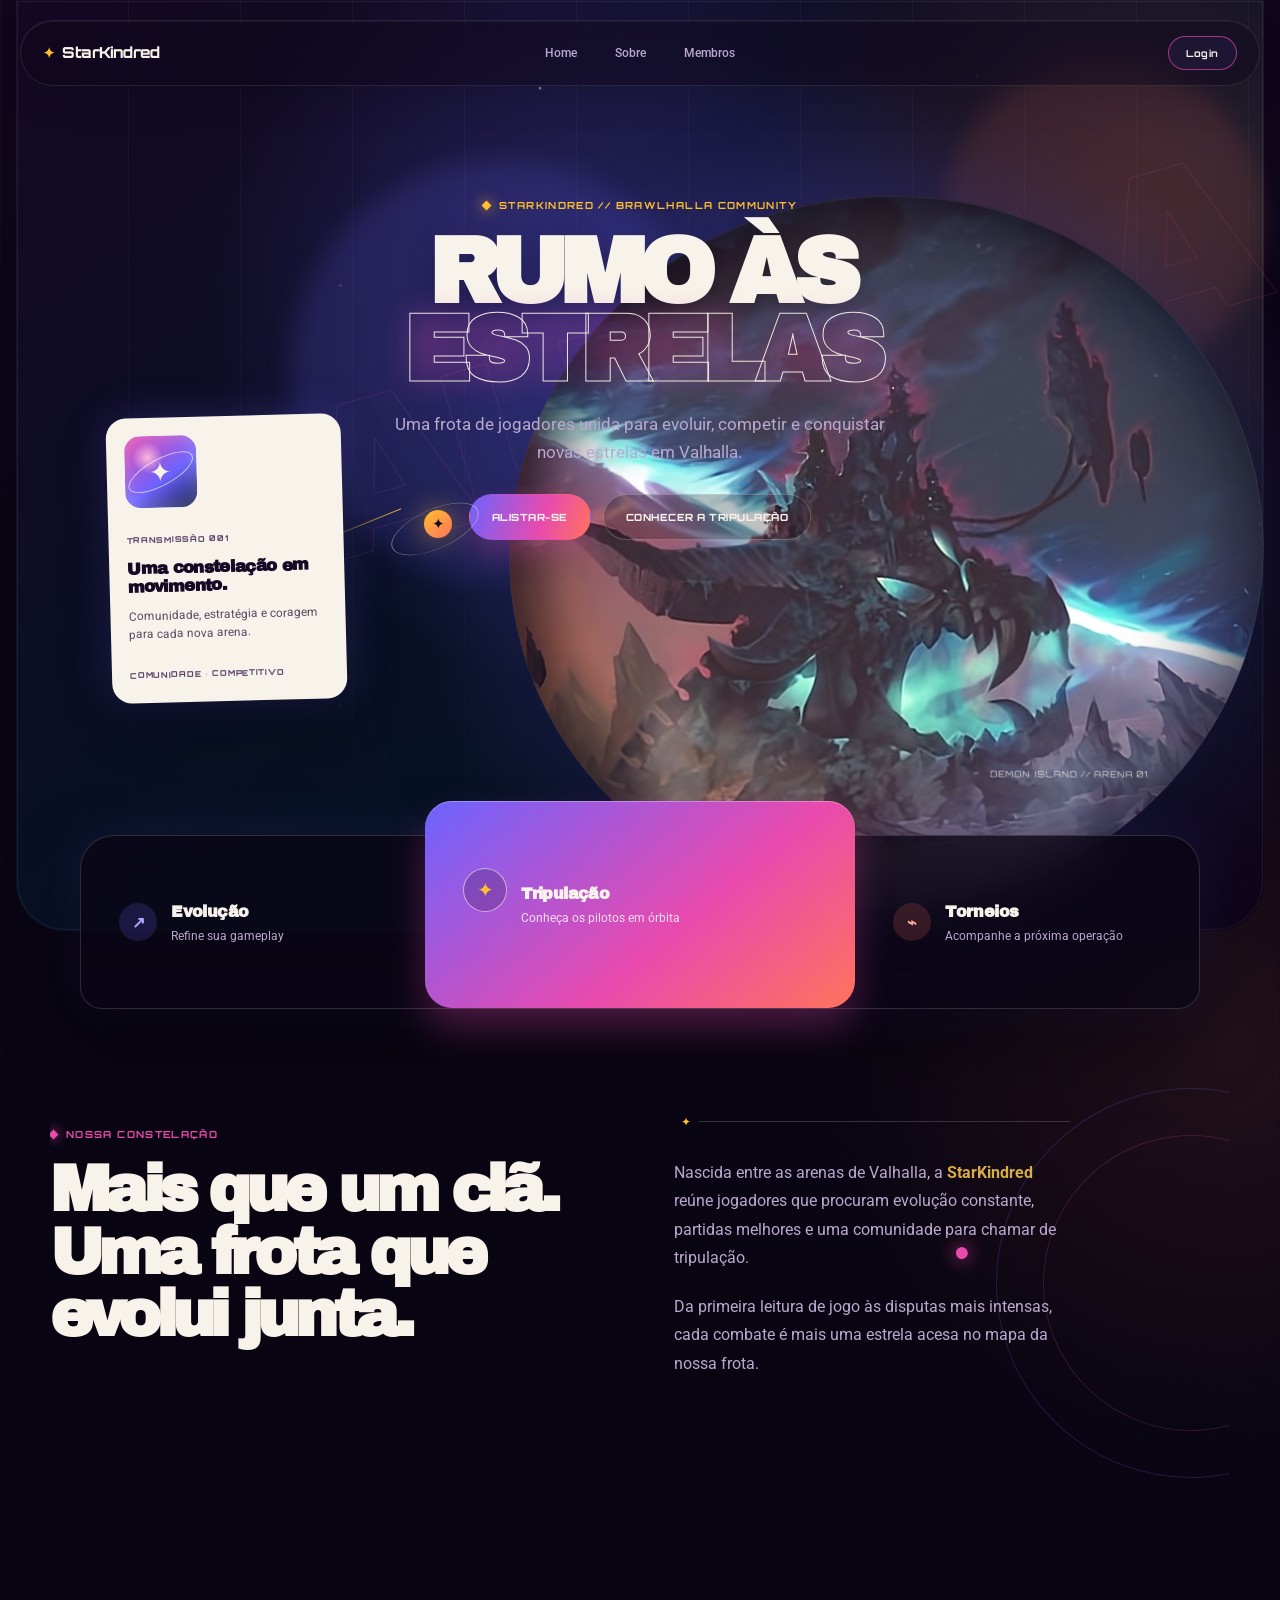
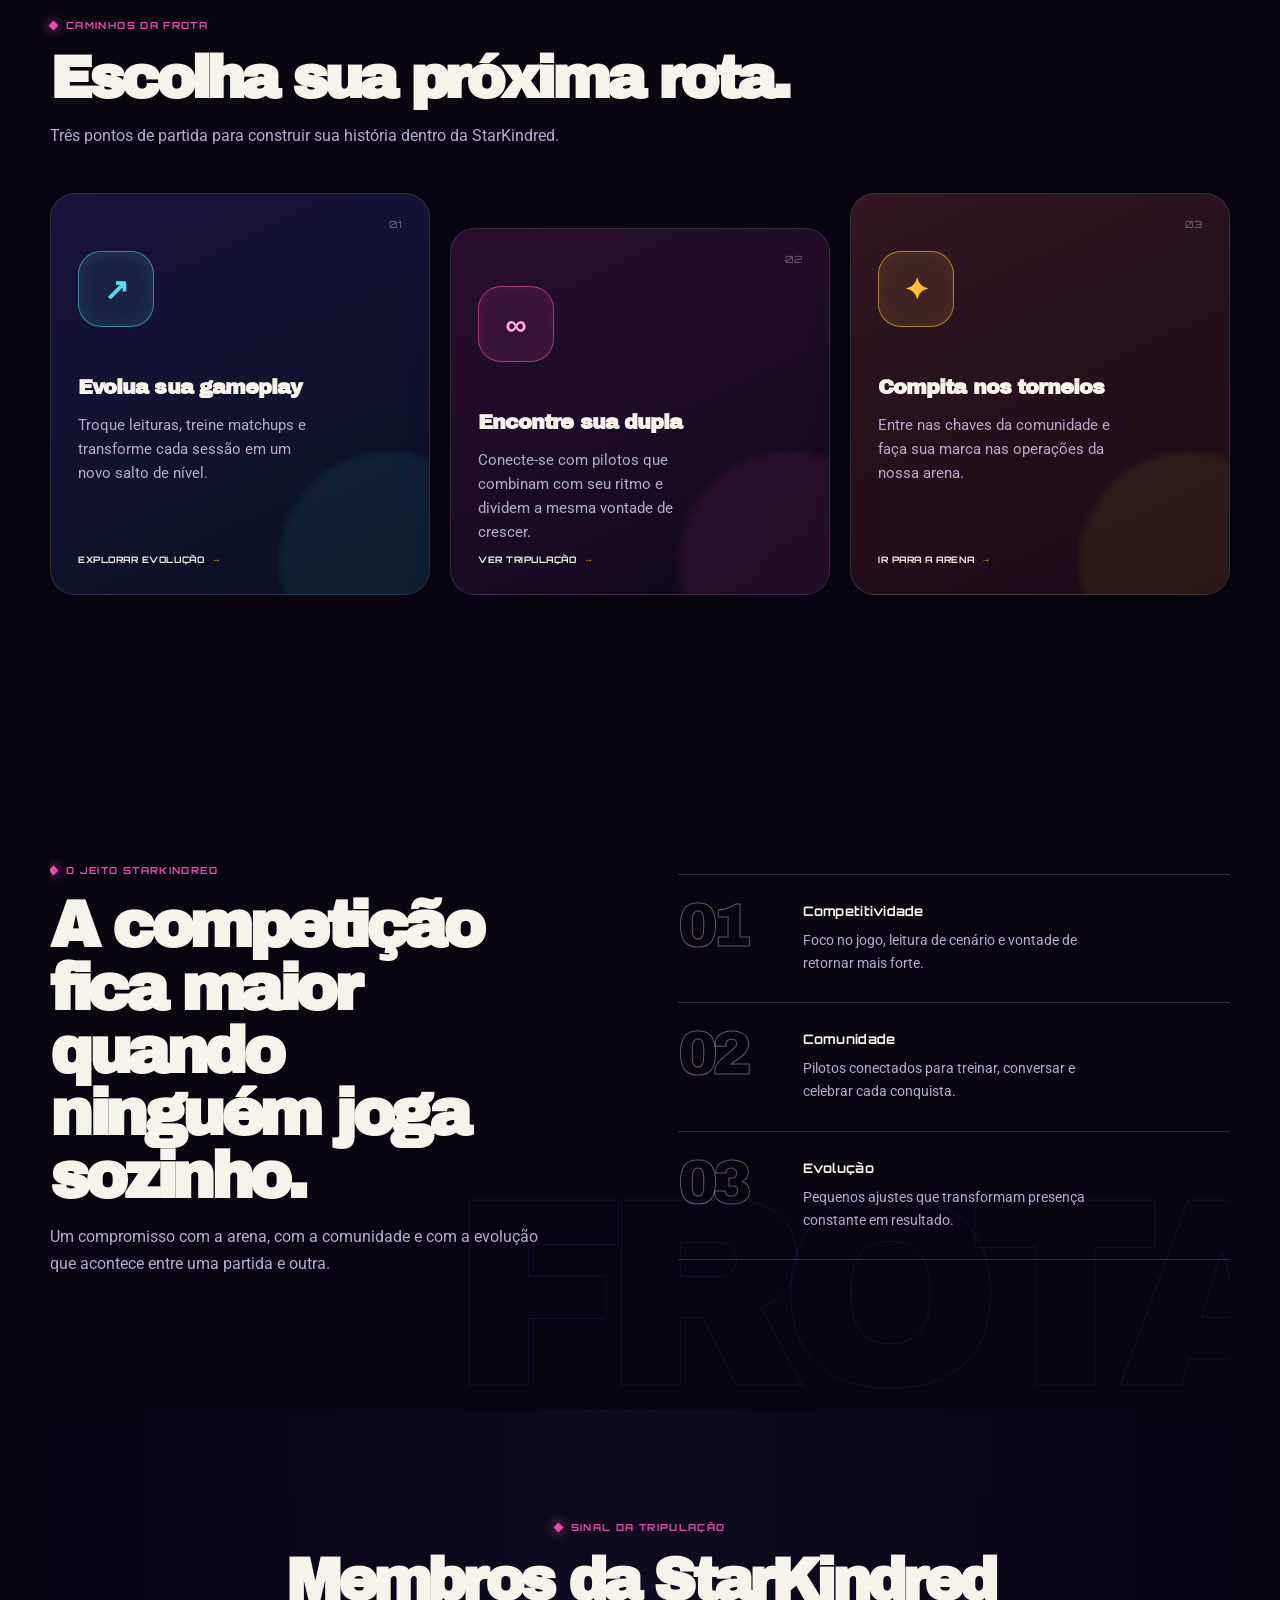
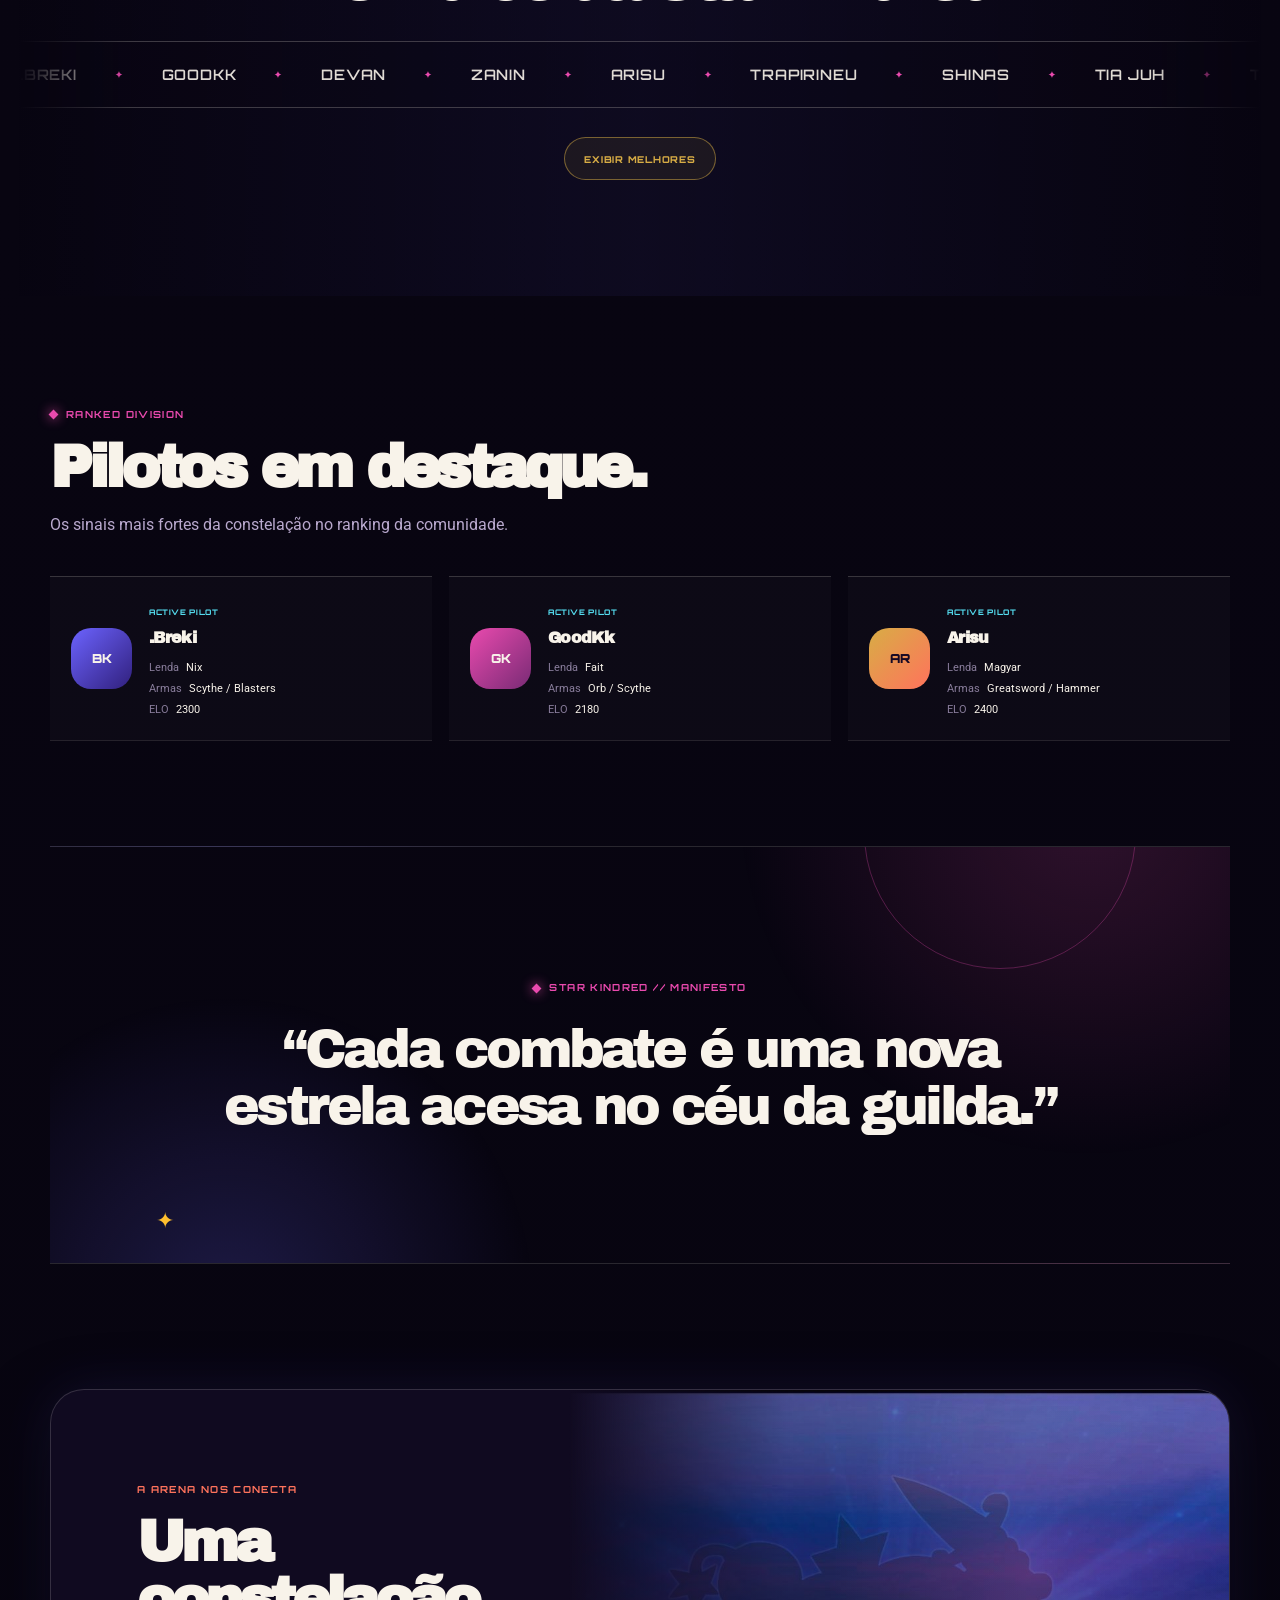
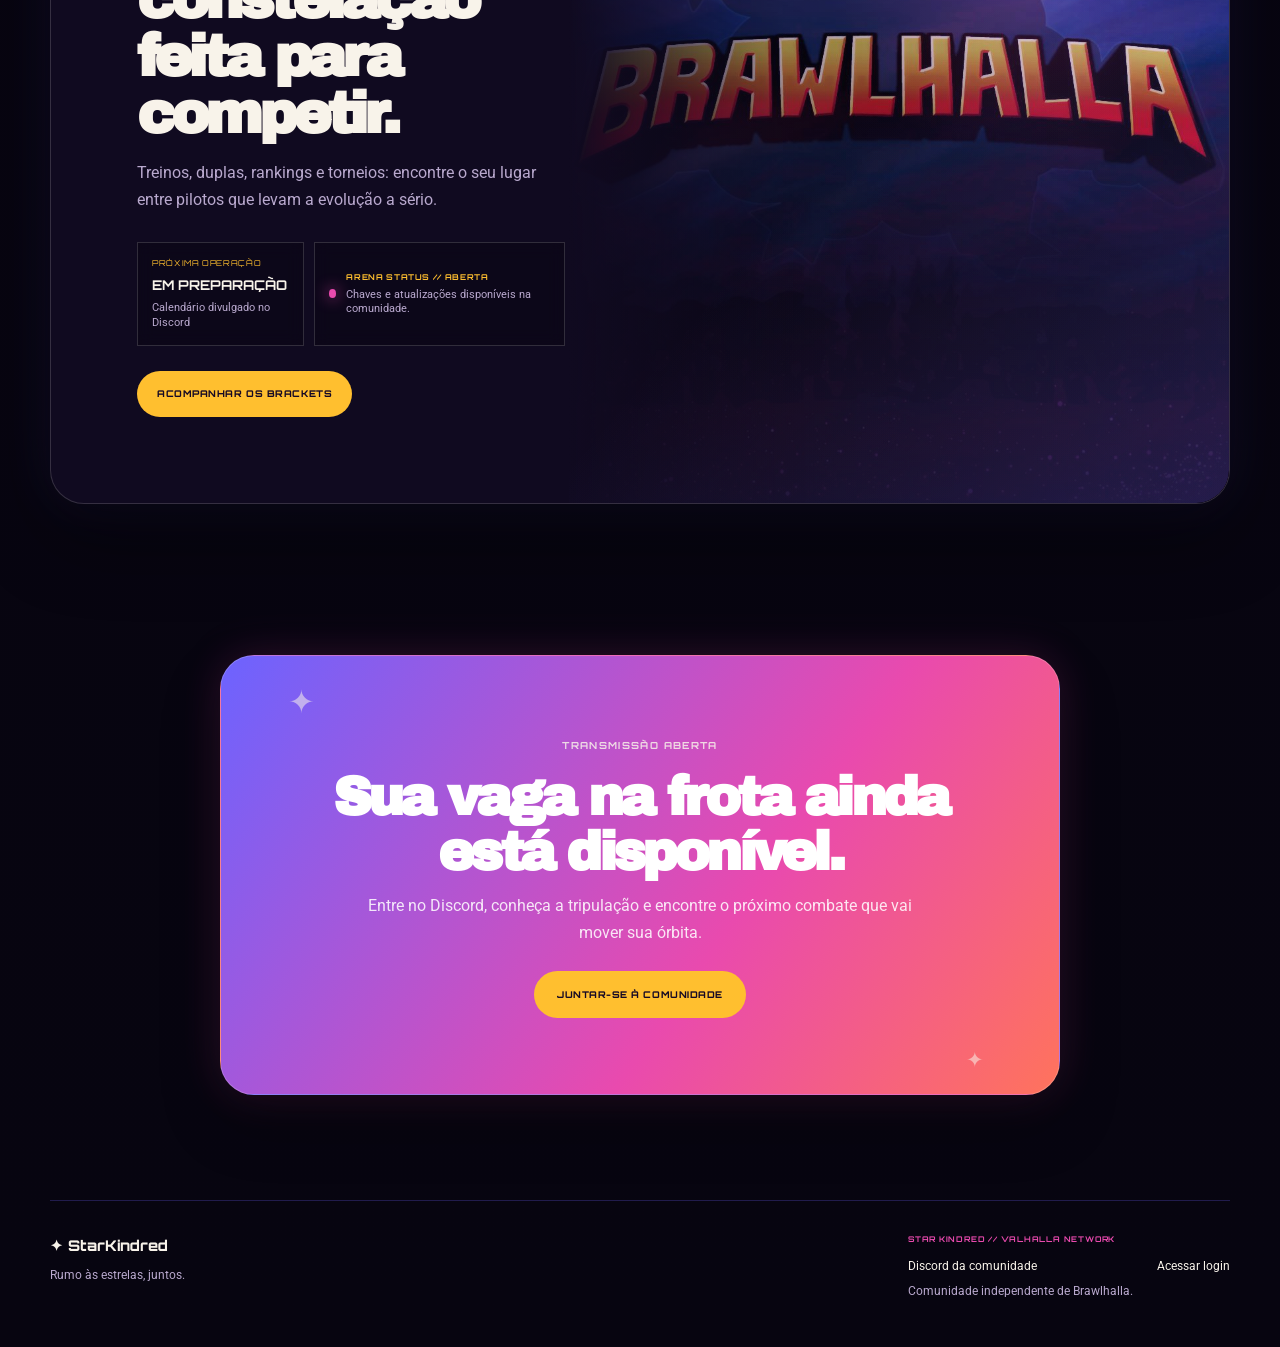
==== commit 90b5dce2: "Estrelas background e Teus 9999 elo" ====
--- a/index.html
+++ b/index.html
@@ -142,8 +142,8 @@
             </div>
             <div class="membros-carrossel-container" aria-label="Membros da StarKindred">
                 <div class="membros-track">
-                    <span class="membro-nome">.Breki</span><span class="membro-nome">GoodKk</span><span class="membro-nome">Devan</span><span class="membro-nome">Zanin</span><span class="membro-nome">Arisu</span><span class="membro-nome">Trapirineu</span><span class="membro-nome">Shinas</span><span class="membro-nome">Tia Juh</span>
-                    <span class="membro-nome" aria-hidden="true">.Breki</span><span class="membro-nome" aria-hidden="true">GoodKk</span><span class="membro-nome" aria-hidden="true">Devan</span><span class="membro-nome" aria-hidden="true">Zanin</span><span class="membro-nome" aria-hidden="true">Arisu</span><span class="membro-nome" aria-hidden="true">Trapirineu</span><span class="membro-nome" aria-hidden="true">Shinas</span><span class="membro-nome" aria-hidden="true">Tia Juh</span>
+                    <span class="membro-nome">.Breki</span><span class="membro-nome">GoodKk</span><span class="membro-nome">Devan</span><span class="membro-nome">Zanin</span><span class="membro-nome">Arisu</span><span class="membro-nome">Trapirineu</span><span class="membro-nome">Shinas</span><span class="membro-nome">Tia Juh</span><span class="membro-nome">Teus</span>
+                    <span class="membro-nome" aria-hidden="true">.Breki</span><span class="membro-nome" aria-hidden="true">GoodKk</span><span class="membro-nome" aria-hidden="true">Devan</span><span class="membro-nome" aria-hidden="true">Zanin</span><span class="membro-nome" aria-hidden="true">Arisu</span><span class="membro-nome" aria-hidden="true">Trapirineu</span><span class="membro-nome" aria-hidden="true">Shinas</span><span class="membro-nome" aria-hidden="true">Tia Juh</span><span class="membro-nome" aria-hidden="true">Teus</span>
                 </div>
             </div>
 
@@ -155,6 +155,7 @@
                 <article class="card-elite"><span class="elite-rank" aria-hidden="true">03</span><div class="elite-avatar" aria-hidden="true">D</div><span class="elite-badge">PILOTO ELITE</span><h3>Devan</h3><div class="info-linha elite-elo"><strong>PEAK ELO</strong><span>2100</span></div><div class="info-linha"><strong>LENDA</strong><span>Lucien</span></div><div class="info-linha"><strong>ARMAS</strong><span>Katars / Blasters</span></div></article>
                 <article class="card-elite"><span class="elite-rank" aria-hidden="true">04</span><div class="elite-avatar" aria-hidden="true">Z</div><span class="elite-badge">PILOTO ELITE</span><h3>Zanin</h3><div class="info-linha elite-elo"><strong>PEAK ELO</strong><span>2250</span></div><div class="info-linha"><strong>LENDA</strong><span>Ember</span></div><div class="info-linha"><strong>ARMAS</strong><span>Bow / Katars</span></div></article>
                 <article class="card-elite"><span class="elite-rank" aria-hidden="true">05</span><div class="elite-avatar" aria-hidden="true">A</div><span class="elite-badge">PILOTO ELITE</span><h3>Arisu</h3><div class="info-linha elite-elo"><strong>PEAK ELO</strong><span>2400</span></div><div class="info-linha"><strong>LENDA</strong><span>Magyar</span></div><div class="info-linha"><strong>ARMAS</strong><span>Greatsword / Hammer</span></div></article>
+                <article class="card-elite"><span class="elite-rank" aria-hidden="true">06</span><div class="elite-avatar" aria-hidden="true">T</div><span class="elite-badge">PILOTO ELITE</span><h3>Teus</h3><div class="info-linha elite-elo"><strong>PEAK ELO</strong><span>9999</span></div><div class="info-linha"><strong>LENDA</strong><span>Azoth</span></div><div class="info-linha"><strong>ARMAS</strong><span>Axe / Bow</span></div></article>
             </div>
         </section>
 
--- a/styles/index.css
+++ b/styles/index.css
@@ -23,6 +23,8 @@
     min-width: 320px;
     margin: 0;
     overflow-x: hidden;
+    position: relative;
+    isolation: isolate;
     background:
         radial-gradient(circle at 50% 6%, rgba(108, 99, 255, .19), transparent 30rem),
         radial-gradient(circle at 96% 17%, rgba(255, 115, 92, .1), transparent 26rem),
@@ -35,7 +37,7 @@
 body::before {
     content: "";
     position: fixed;
-    z-index: -2;
+    z-index: 0;
     inset: 0;
     pointer-events: none;
     background-image:
@@ -50,16 +52,29 @@
         radial-gradient(circle at 11% 83%, rgba(108, 99, 255, .55) 0 1px, transparent 1.8px),
         radial-gradient(circle at 28% 93%, rgba(248, 243, 234, .55) 0 1px, transparent 1.7px),
         radial-gradient(circle at 73% 91%, rgba(255, 115, 92, .55) 0 1px, transparent 1.8px),
-        radial-gradient(circle at 96% 78%, rgba(248, 243, 234, .54) 0 1px, transparent 1.7px);
-    background-size: 100% 880px;
+        radial-gradient(circle at 96% 78%, rgba(248, 243, 234, .54) 0 1px, transparent 1.7px),
+        radial-gradient(circle at 4% 51%, rgba(248, 243, 234, .46) 0 .8px, transparent 1.6px),
+        radial-gradient(circle at 15% 58%, rgba(85, 221, 240, .42) 0 .9px, transparent 1.7px),
+        radial-gradient(circle at 24% 19%, rgba(248, 243, 234, .58) 0 .9px, transparent 1.7px),
+        radial-gradient(circle at 36% 76%, rgba(233, 74, 174, .4) 0 .8px, transparent 1.6px),
+        radial-gradient(circle at 48% 39%, rgba(248, 243, 234, .43) 0 .8px, transparent 1.6px),
+        radial-gradient(circle at 62% 4%, rgba(216, 173, 69, .5) 0 .9px, transparent 1.7px),
+        radial-gradient(circle at 76% 57%, rgba(248, 243, 234, .5) 0 .8px, transparent 1.6px),
+        radial-gradient(circle at 87% 29%, rgba(108, 99, 255, .48) 0 .9px, transparent 1.7px),
+        radial-gradient(circle at 98% 63%, rgba(248, 243, 234, .45) 0 .8px, transparent 1.6px),
+        radial-gradient(circle at 39% 97%, rgba(85, 221, 240, .39) 0 .8px, transparent 1.6px),
+        radial-gradient(circle at 54% 81%, rgba(248, 243, 234, .5) 0 .8px, transparent 1.6px),
+        radial-gradient(circle at 67% 45%, rgba(233, 74, 174, .38) 0 .8px, transparent 1.6px);
+    background-size: 100% 960px;
     background-repeat: repeat-y;
-    opacity: .58;
+    opacity: .68;
+    animation: starfieldDrift 42s linear infinite alternate;
 }
 
 body::after {
     content: "";
     position: fixed;
-    z-index: -1;
+    z-index: 0;
     inset: 0;
     pointer-events: none;
     background-image: linear-gradient(90deg, rgba(255,255,255,.027) 1px, transparent 1px);
@@ -71,6 +86,7 @@
 button, a { -webkit-tap-highlight-color: transparent; }
 button { font: inherit; }
 img { display: block; max-width: 100%; }
+main, .site-footer { position: relative; z-index: 1; }
 
 /* Header */
 header {
@@ -149,9 +165,9 @@
         linear-gradient(145deg, rgba(22, 9, 37, .96), rgba(7, 20, 38, .9) 60%, rgba(17, 6, 28, .95));
 }
 .hero::before { content: ""; position: absolute; z-index: -1; inset: 1px; border: 1px solid rgba(248,243,234,.08); border-radius: inherit; pointer-events: none; }
-.hero-grid-lines { position: absolute; z-index: -1; inset: 0; overflow: hidden; border-radius: inherit; opacity: .6; background-image: linear-gradient(90deg, rgba(248,243,234,.055) 1px, transparent 1px); background-size: 112px 100%; mask-image: linear-gradient(to bottom, black, rgba(0,0,0,.2) 80%, transparent); }
-.hero-background-word { position: absolute; z-index: -1; top: 305px; left: 11%; color: transparent; font-family: 'Archivo Black', sans-serif; font-size: clamp(7rem, 17vw, 17rem); line-height: .7; letter-spacing: -.1em; -webkit-text-stroke: 1px rgba(233, 74, 174, .2); opacity: .78; transform: rotate(-16deg); white-space: nowrap; user-select: none; }
-.hero-glow { position: absolute; z-index: -1; border-radius: 50%; pointer-events: none; filter: blur(12px); animation: ambientPulse 13s ease-in-out infinite alternate; }
+.hero-grid-lines { position: absolute; z-index: 0; inset: 0; overflow: hidden; border-radius: inherit; opacity: .72; background-image: radial-gradient(circle at 8% 13%, rgba(248,243,234,.82) 0 1px, transparent 1.8px), radial-gradient(circle at 26% 68%, rgba(233,74,174,.56) 0 1px, transparent 1.8px), radial-gradient(circle at 42% 21%, rgba(248,243,234,.66) 0 1px, transparent 1.8px), radial-gradient(circle at 63% 58%, rgba(85,221,240,.5) 0 1px, transparent 1.8px), radial-gradient(circle at 77% 18%, rgba(255,191,47,.6) 0 1px, transparent 1.8px), radial-gradient(circle at 91% 73%, rgba(248,243,234,.6) 0 1px, transparent 1.8px), linear-gradient(90deg, rgba(248,243,234,.055) 1px, transparent 1px); background-size: 100% 420px, 100% 420px, 100% 420px, 100% 420px, 100% 420px, 100% 420px, 112px 100%; background-repeat: repeat-y, repeat-y, repeat-y, repeat-y, repeat-y, repeat-y, repeat; mask-image: linear-gradient(to bottom, black, rgba(0,0,0,.32) 80%, transparent); pointer-events: none; }
+.hero-background-word { position: absolute; z-index: 0; top: 305px; left: 11%; color: transparent; font-family: 'Archivo Black', sans-serif; font-size: clamp(7rem, 17vw, 17rem); line-height: .7; letter-spacing: -.1em; -webkit-text-stroke: 1px rgba(233, 74, 174, .2); opacity: .78; transform: rotate(-16deg); white-space: nowrap; user-select: none; }
+.hero-glow { position: absolute; z-index: 0; border-radius: 50%; pointer-events: none; filter: blur(12px); animation: ambientPulse 13s ease-in-out infinite alternate; }
 .hero-glow-violet { top: 160px; left: 22%; width: 420px; height: 420px; background: rgba(108,99,255,.16); }
 .hero-glow-coral { top: 60px; right: 0; width: 320px; height: 320px; background: rgba(255,115,92,.12); animation-delay: -4s; }
 .hero-layout { position: relative; min-height: 505px; }
@@ -271,7 +287,7 @@
 .membro-nome::after { content: "✦"; margin: 0 clamp(20px, 3vw, 38px); color: var(--pink); font-size: .65em; }
 .btn-exibir-melhores { display: inline-flex; align-items: center; justify-content: center; min-height: 43px; margin-top: 29px; padding: 0 19px; border: 1px solid rgba(216,173,69,.5); border-radius: 999px; background: rgba(216,173,69,.08); color: var(--gold); cursor: pointer; font-family: 'Orbitron', sans-serif; font-size: .59rem; font-weight: 800; letter-spacing: .08em; text-transform: uppercase; transition: transform .2s ease, background .2s ease, color .2s ease; }
 .btn-exibir-melhores:hover, .btn-exibir-melhores:focus-visible { background: var(--gold); color: #160925; transform: translateY(-2px); }
-.grid-melhores { display: none; width: var(--content); grid-template-columns: repeat(5, 1fr); gap: 14px; margin: 39px auto 0; text-align: left; }
+.grid-melhores { display: none; width: var(--content); grid-template-columns: repeat(3, 1fr); gap: 14px; margin: 39px auto 0; text-align: left; }
 .card-elite { position: relative; min-height: 286px; padding: 26px 20px 19px; overflow: hidden; border: 1px solid rgba(248,243,234,.14); border-radius: 20px; background: linear-gradient(150deg, rgba(31,17,49,.93), rgba(8,20,38,.89)); box-shadow: 0 13px 30px rgba(0,0,0,.19); transition: border-color .25s ease, box-shadow .25s ease, transform .25s ease; }
 .card-elite:nth-child(2n) { background: linear-gradient(150deg, rgba(20,27,56,.94), rgba(17,10,31,.89)); }
 .card-elite:nth-child(3n) { background: linear-gradient(150deg, rgba(48,22,44,.91), rgba(17,10,31,.89)); }
@@ -347,6 +363,7 @@
 .footer-links a:hover, .footer-links a:focus-visible { color: var(--yellow); }
 
 @keyframes memberMarquee { to { transform: translateX(-50%); } }
+@keyframes starfieldDrift { from { background-position: 0 0; } to { background-position: 0 -28px; } }
 @keyframes planetFloat { from { transform: rotate(-7deg) translateY(-4px); } to { transform: rotate(-5deg) translateY(8px); } }
 @keyframes signalFloat { 0%,100% { transform: translateY(0); } 50% { transform: translateY(-10px); } }
 @keyframes ambientPulse { from { opacity: .56; transform: scale(.94); } to { opacity: 1; transform: scale(1.06); } }
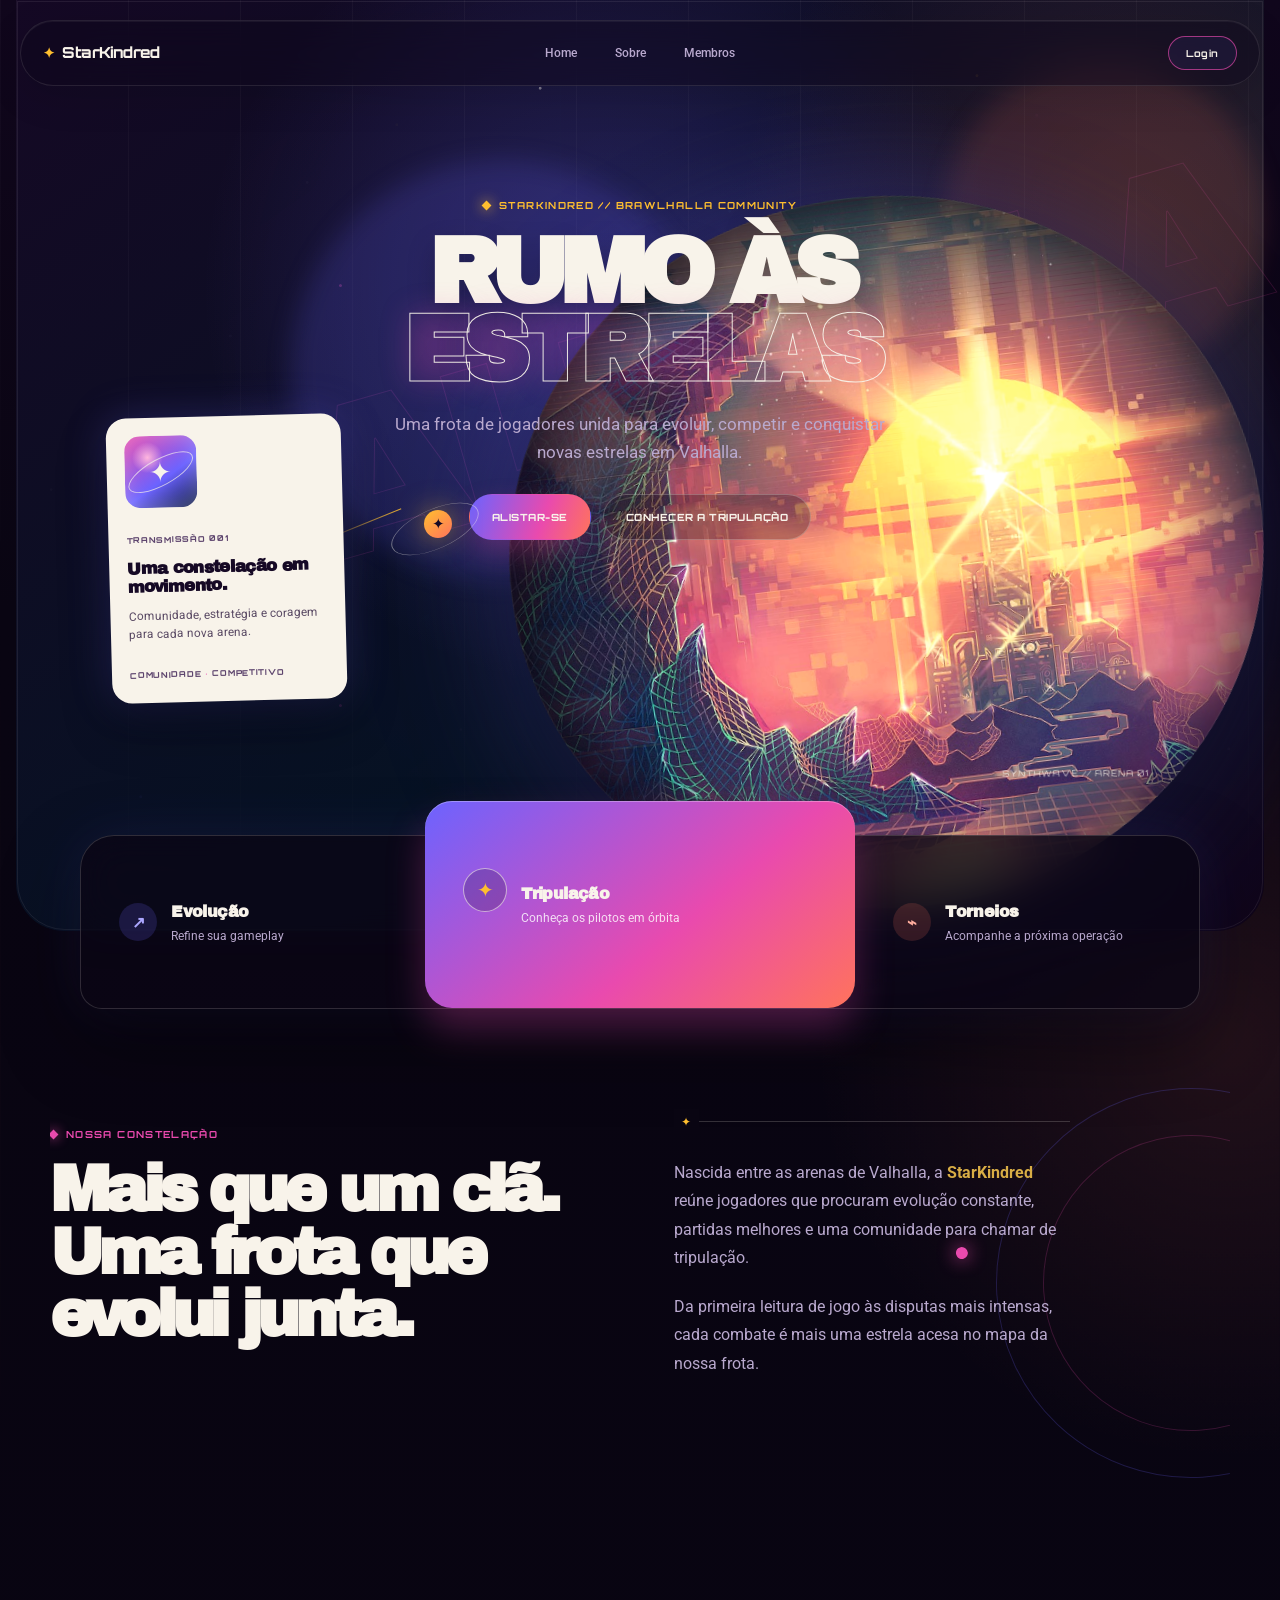
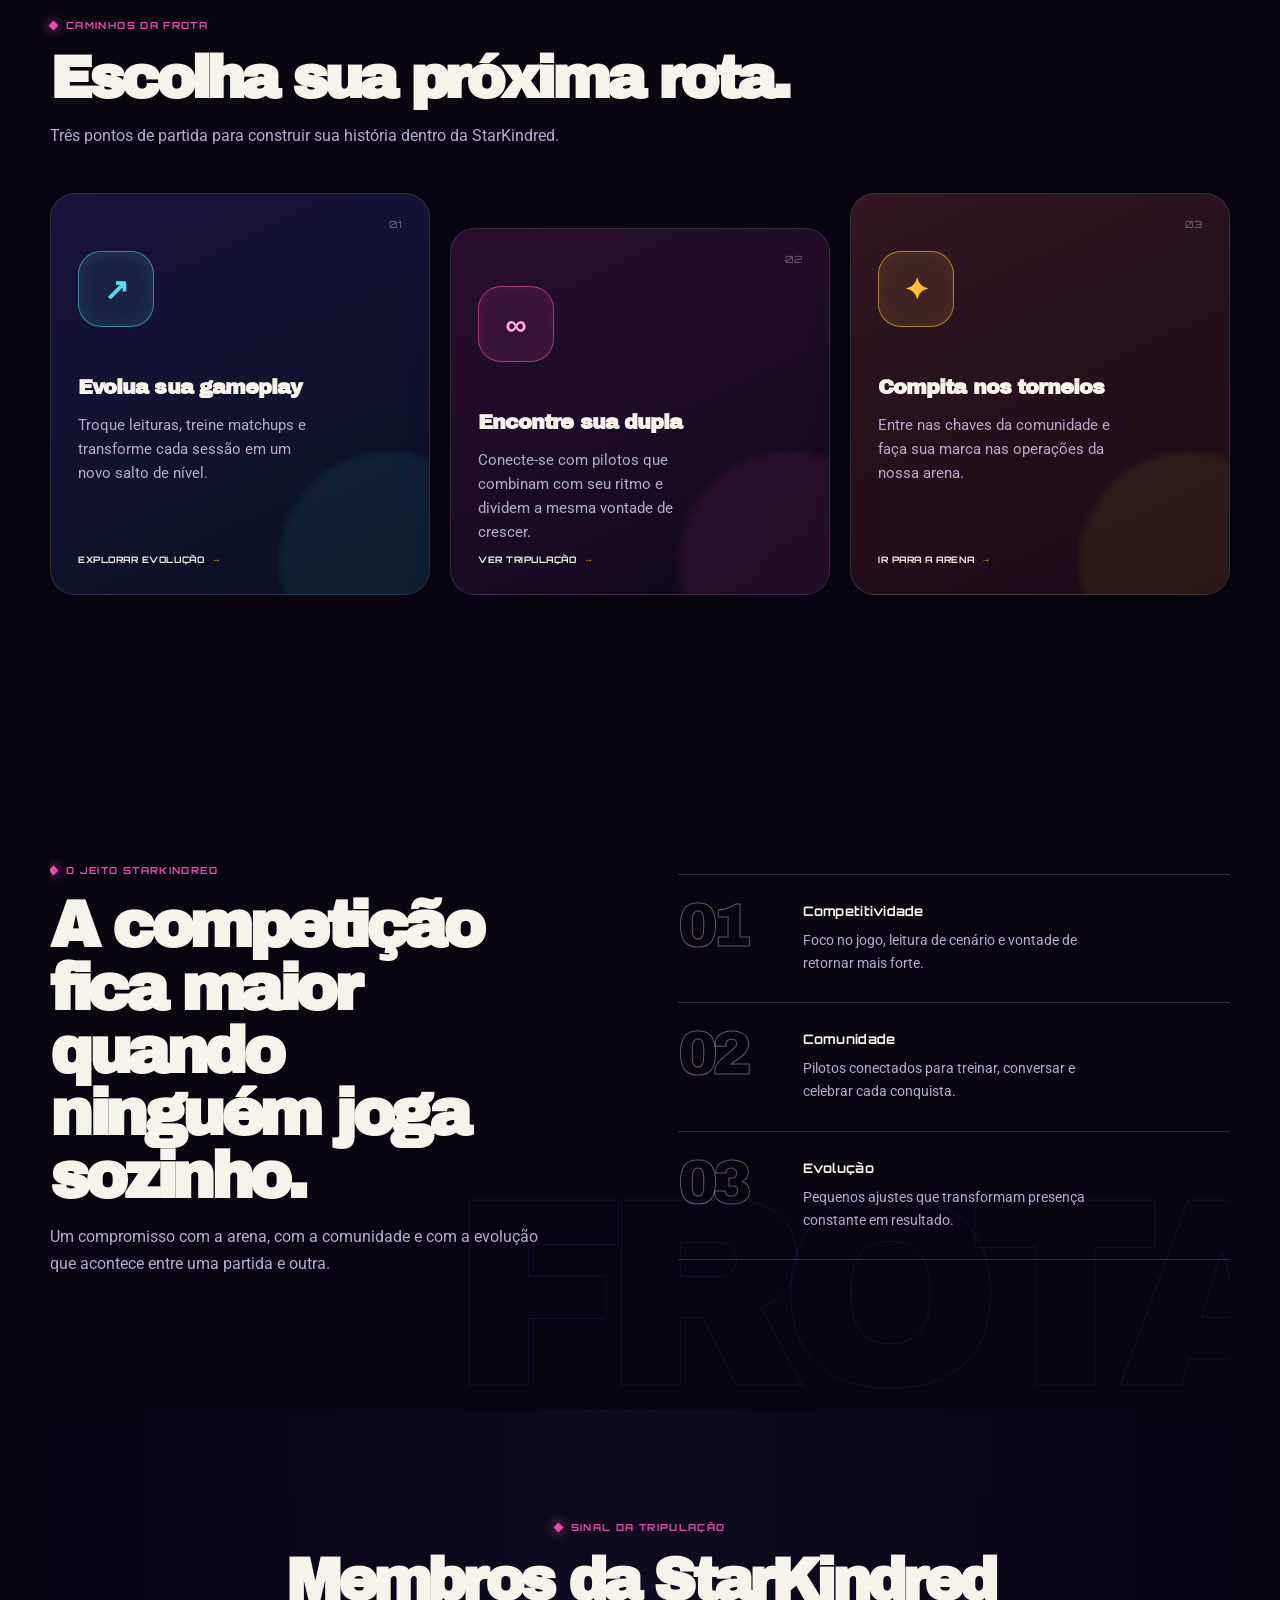
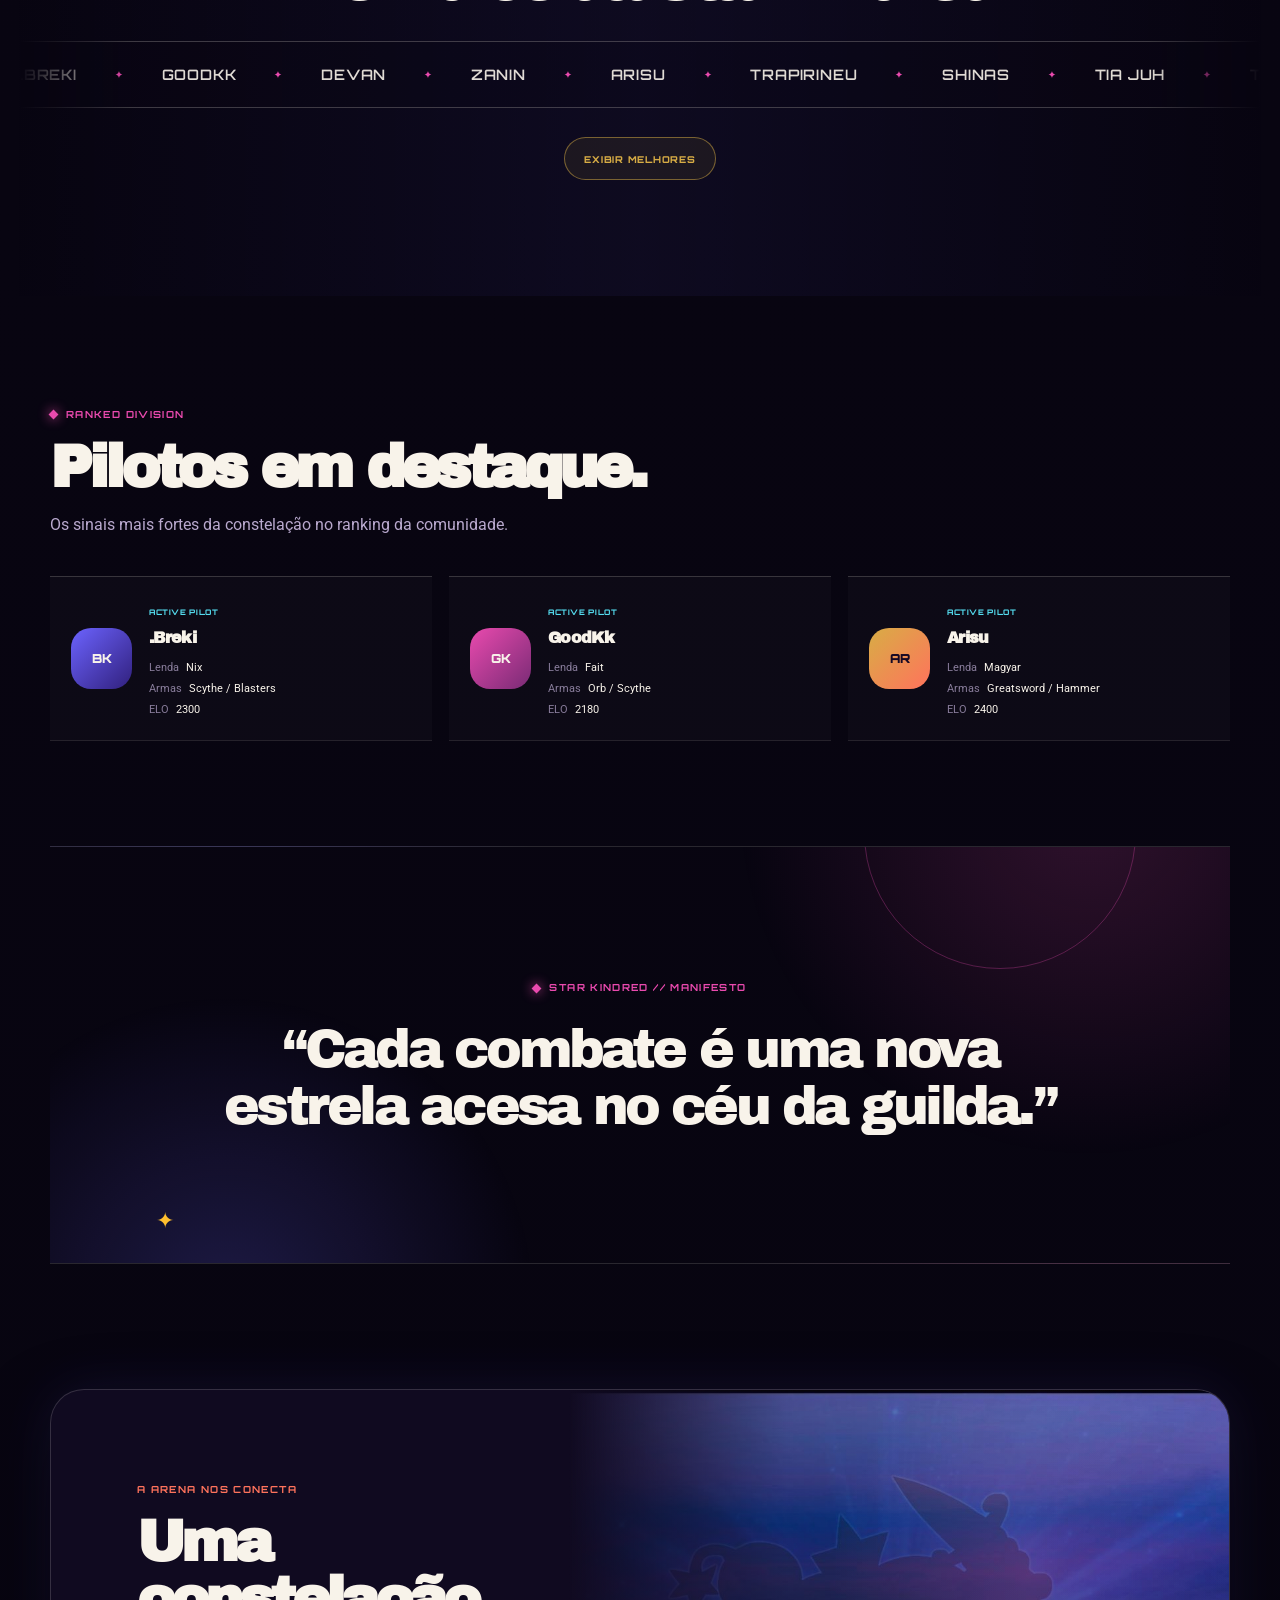
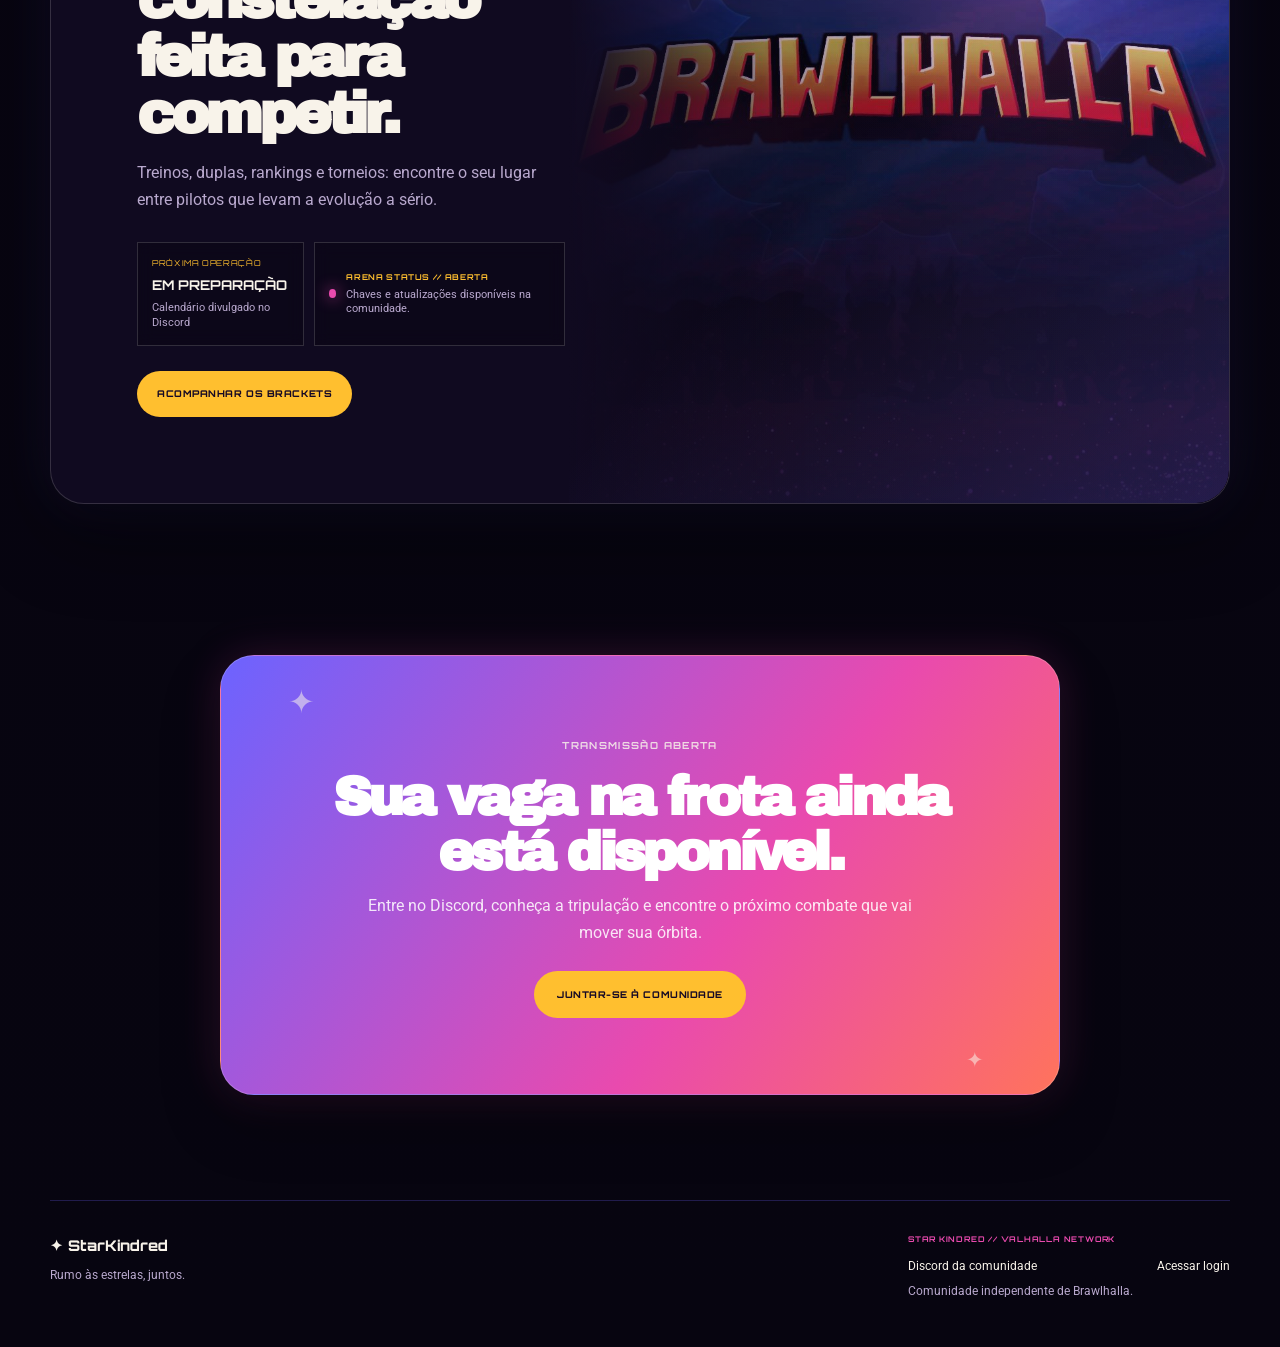
==== commit 74e823d0: "imagem atualizada" ====
--- a/index.html
+++ b/index.html
@@ -55,8 +55,8 @@
 
                 <div class="hero-planet" aria-hidden="true">
                     <div class="hero-planet-aura"></div>
-                    <img src="assets/images/starkindred-demon-island.jpeg" alt="">
-                    <span class="hero-planet-label">DEMON ISLAND // ARENA 01</span>
+                    <img src="assets/images/BG_Synthwave.jpg" alt="">
+                    <span class="hero-planet-label">SYNTHWAVE // ARENA 01</span>
                 </div>
             </div>
 
